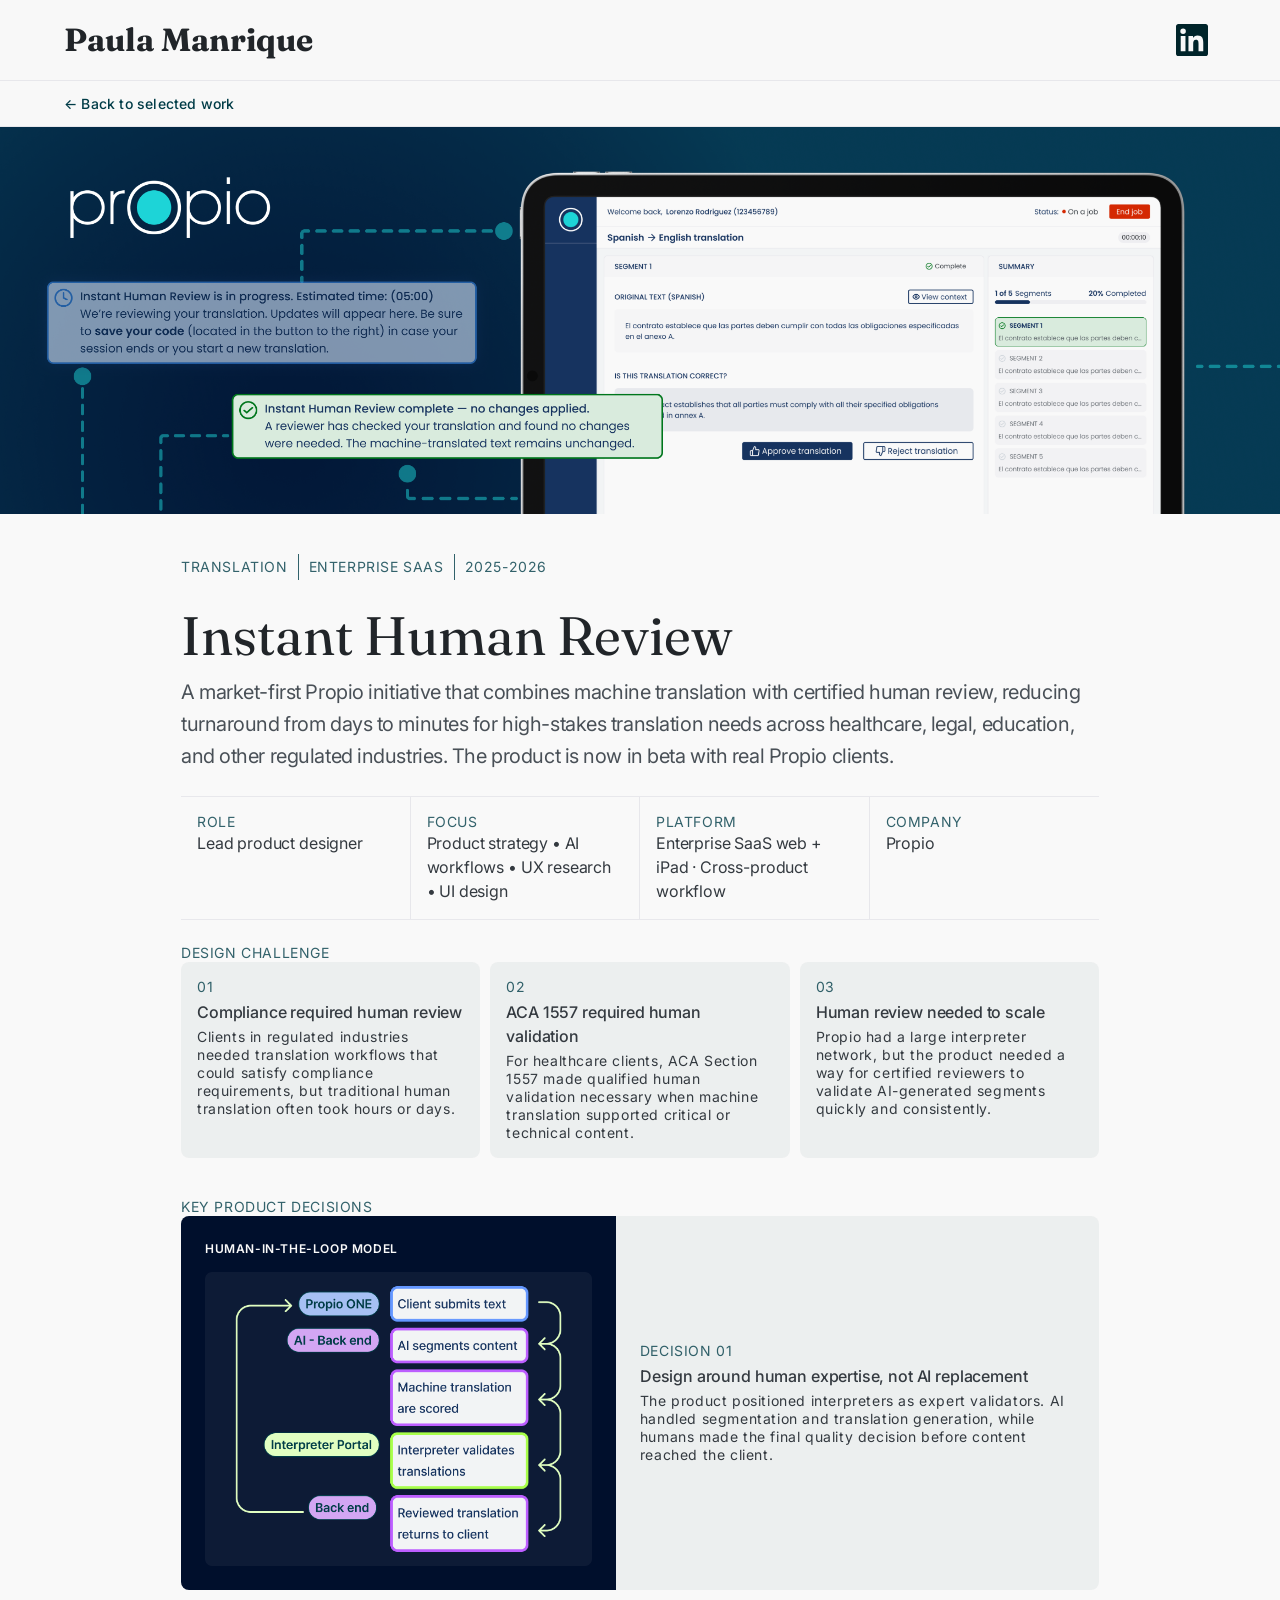
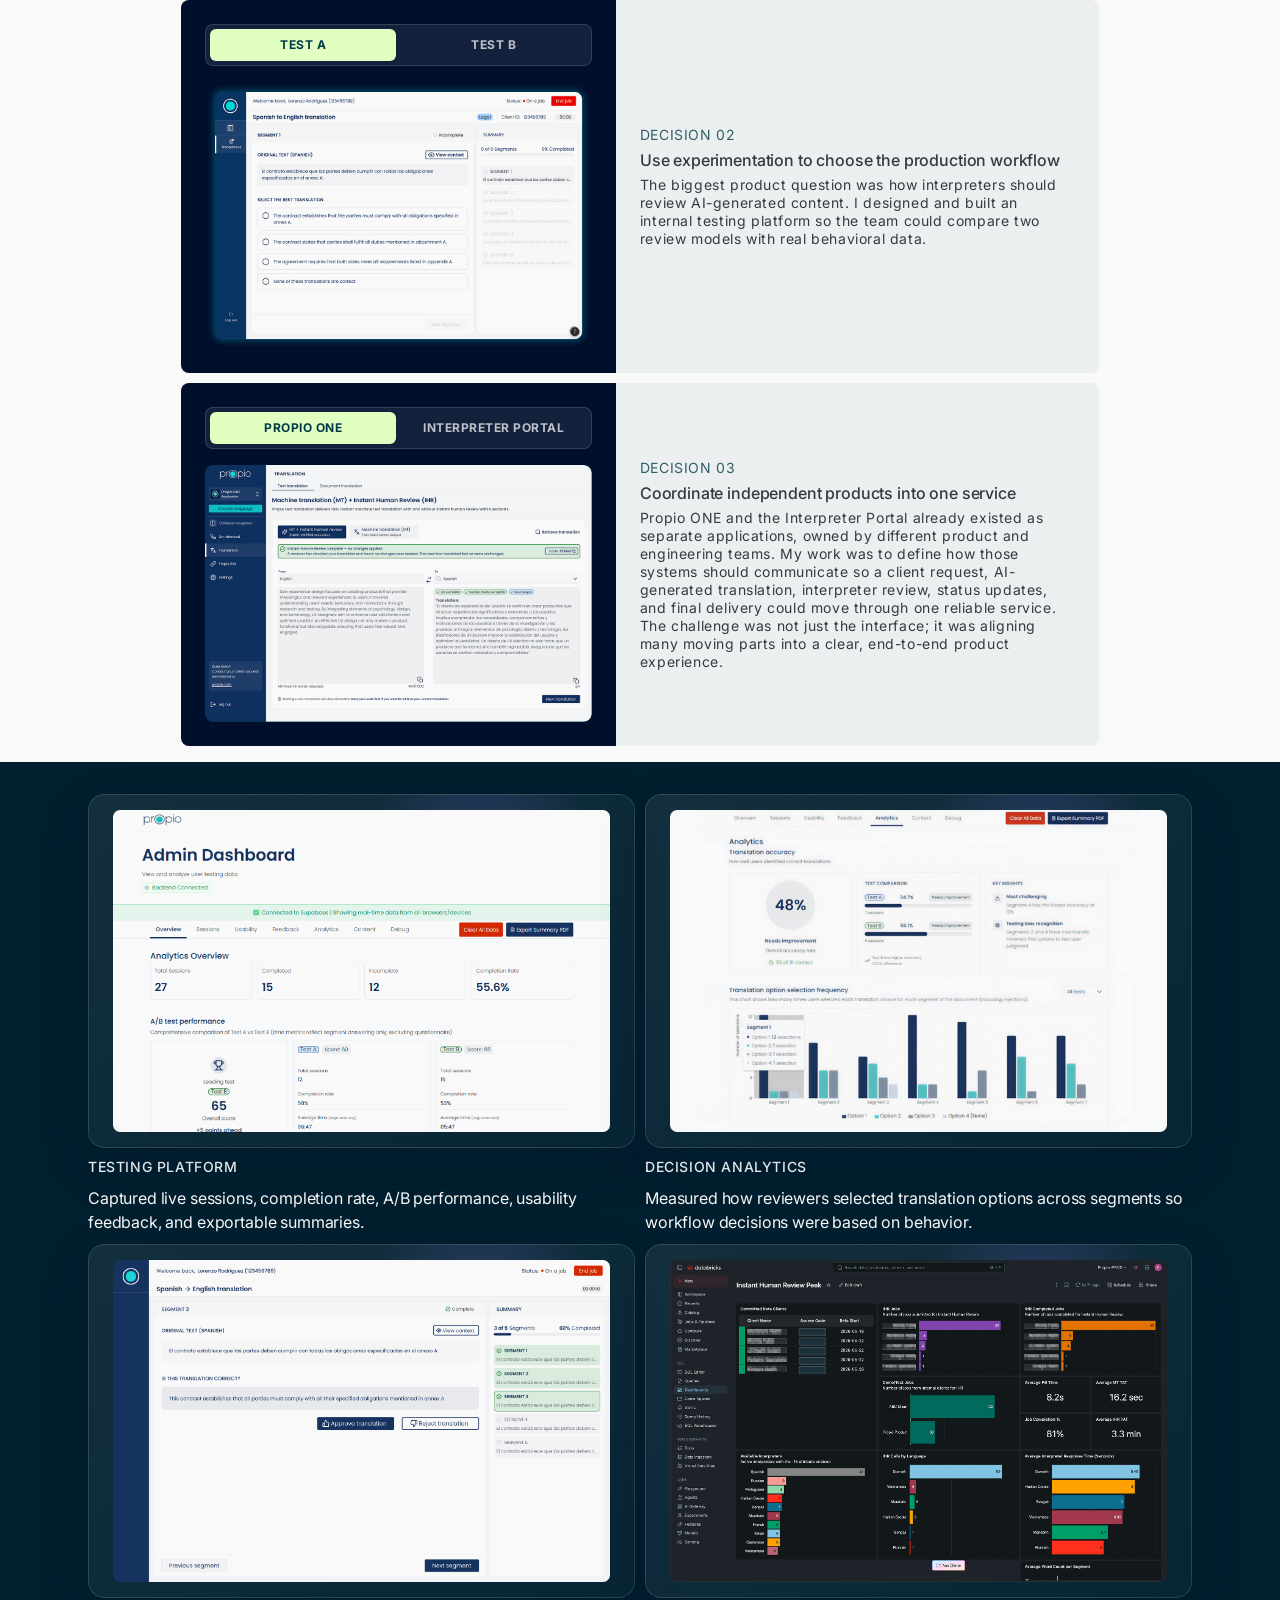
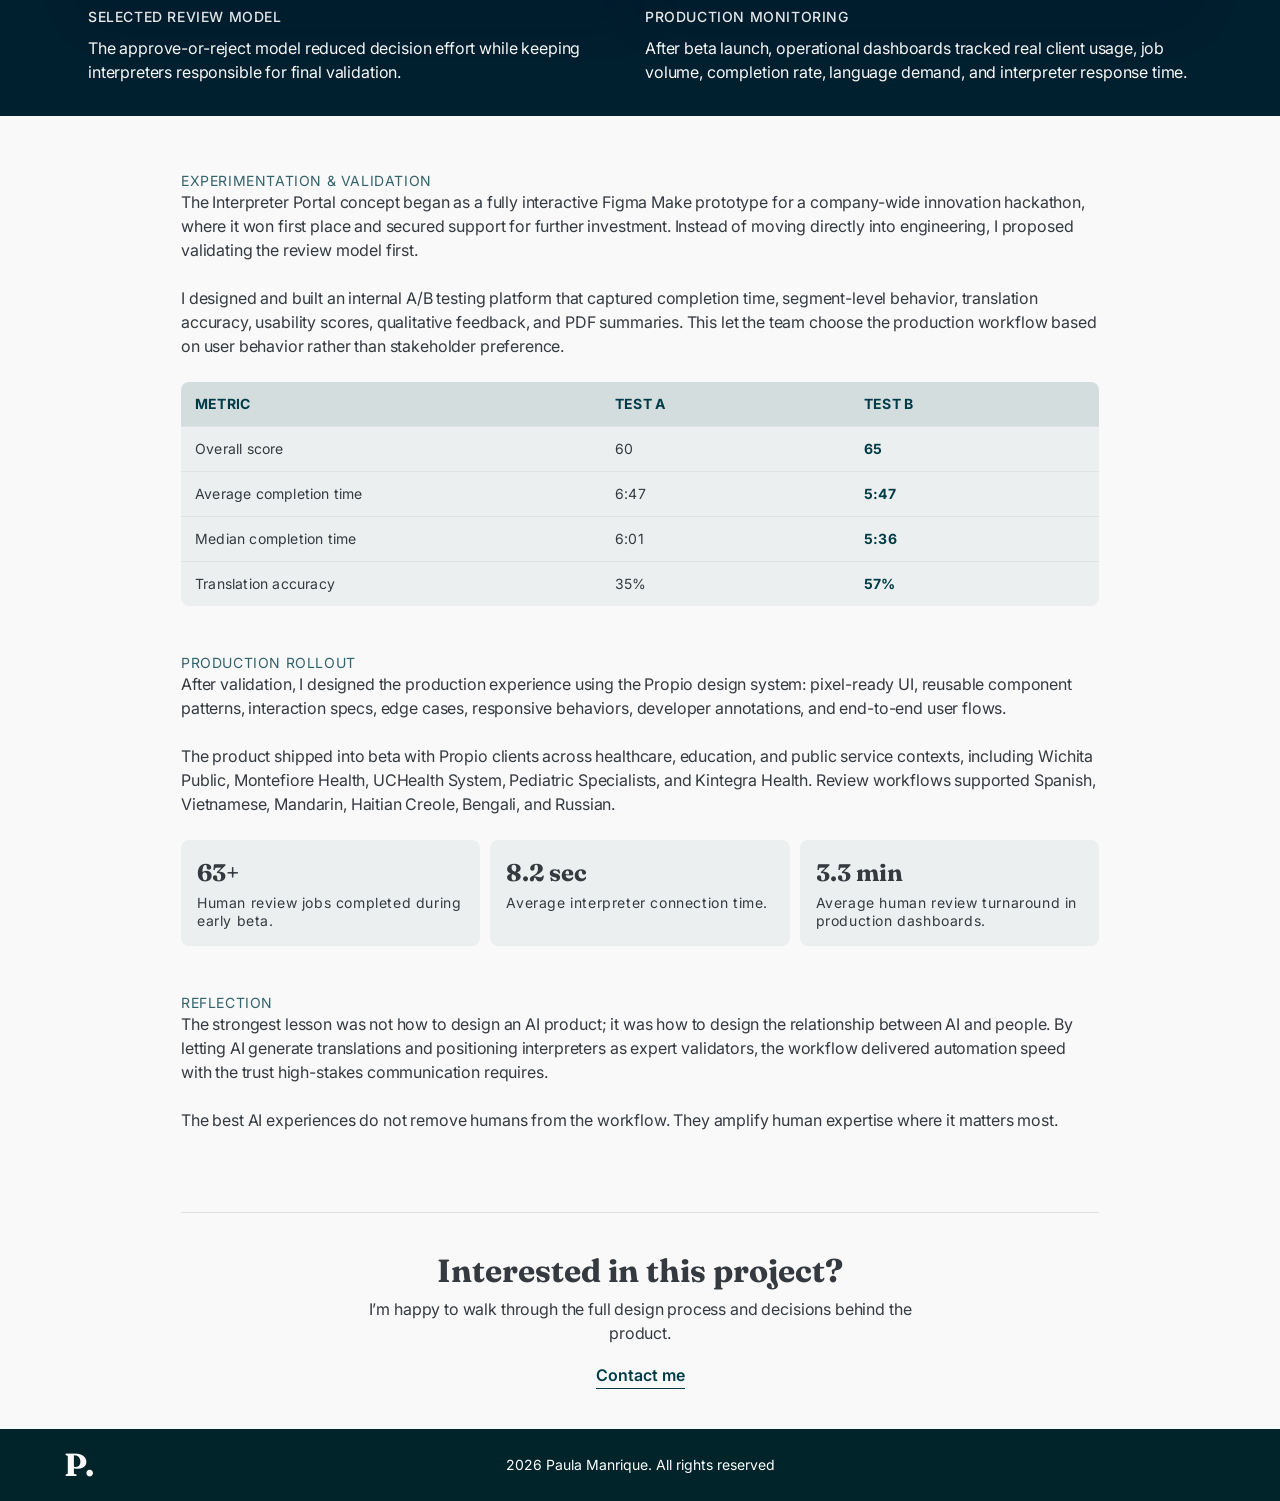
==== projects/instant-human-review/index.html @ 0a728641 "Launch portfolio site" ====
<!doctype html>
<html lang="en">
  <head>
    <meta charset="utf-8" />
    <meta name="viewport" content="width=device-width, initial-scale=1" />
    <title>Instant Human Review | Paula Manrique</title>
    <meta
      name="description"
      content="A product design case study for Instant Human Review, a new AI-assisted translation workflow with certified human validation for regulated industries."
    />
    <link rel="preconnect" href="https://fonts.googleapis.com" />
    <link rel="preconnect" href="https://fonts.gstatic.com" crossorigin />
    <link
      href="https://fonts.googleapis.com/css2?family=Fraunces:opsz,wght,SOFT@9..144,400..700,70&family=Inter:wght@400;500;600&display=swap"
      rel="stylesheet"
    />
    <link rel="stylesheet" href="../../styles.css" />
  </head>
  <body class="project-detail instant-human-review-detail">
    <header class="site-header">
      <a class="brand" href="../../index.html">Paula Manrique</a>
      <a class="linkedin" href="https://www.linkedin.com/in/paulamanriquer/" target="_blank" rel="noreferrer" aria-label="Paula Manrique on LinkedIn">
        <svg viewBox="0 0 24 24" aria-hidden="true">
          <path d="M20.45 20.45h-3.56v-5.57c0-1.33-.02-3.04-1.85-3.04-1.85 0-2.14 1.45-2.14 2.94v5.67H9.34V8.99h3.42v1.57h.05c.48-.9 1.64-1.85 3.37-1.85 3.61 0 4.27 2.37 4.27 5.46v6.28ZM5.32 7.42a2.06 2.06 0 1 1 0-4.12 2.06 2.06 0 0 1 0 4.12Zm1.78 13.03H3.54V8.99H7.1v11.46ZM22.22 0H1.77C.8 0 0 .77 0 1.72v20.55C0 23.22.8 24 1.77 24h20.45c.98 0 1.78-.78 1.78-1.73V1.72C24 .77 23.2 0 22.22 0Z" />
        </svg>
      </a>
    </header>

    <main>
      <nav class="project-nav" aria-label="Project navigation">
        <a href="../../index.html#selected-work">← Back to selected work</a>
      </nav>

      <section class="case-hero">
        <img
          src="../../assets/projects/ihr-hero.png"
          alt="Instant Human Review product preview with interpreter review workflow"
        />
      </section>

      <section class="case-content case-intro" aria-labelledby="case-title">
        <p class="meta">
          <span>Translation</span><span>Enterprise SaaS</span><span>2025-2026</span>
        </p>
        <h1 id="case-title">Instant Human Review</h1>
        <p class="case-lede">
          A market-first Propio initiative that combines machine translation
          with certified human review, reducing turnaround from days to minutes
          for high-stakes translation needs across healthcare, legal,
          education, and other regulated industries. The product is now in beta
          with real Propio clients.
        </p>

        <dl class="quick-stats">
          <div>
            <dt>Role</dt>
            <dd>Lead product designer</dd>
          </div>
          <div>
            <dt>Focus</dt>
            <dd>Product strategy • AI workflows • UX research • UI design</dd>
          </div>
          <div>
            <dt>Platform</dt>
            <dd>Enterprise SaaS web + iPad · Cross-product workflow</dd>
          </div>
          <div>
            <dt>Company</dt>
            <dd>Propio</dd>
          </div>
        </dl>

        <section class="case-section">
          <p class="case-kicker">Design Challenge</p>
          <div class="challenge-grid">
            <article>
              <p class="step">01</p>
              <h2>Compliance required human review</h2>
              <p>
                Clients in regulated industries needed translation workflows
                that could satisfy compliance requirements, but traditional
                human translation often took hours or days.
              </p>
            </article>
            <article>
              <p class="step">02</p>
              <h2>ACA 1557 required human validation</h2>
              <p>
                For healthcare clients, ACA Section 1557 made qualified human
                validation necessary when machine translation supported
                critical or technical content.
              </p>
            </article>
            <article>
              <p class="step">03</p>
              <h2>Human review needed to scale</h2>
              <p>
                Propio had a large interpreter network, but the product needed
                a way for certified reviewers to validate AI-generated segments
                quickly and consistently.
              </p>
            </article>
          </div>
        </section>

        <section class="case-section">
          <p class="case-kicker">Key Product Decisions</p>
          <div class="decision-stack">
            <article class="decision-card">
              <figure class="artifact-image titled-artifact ihr-wide-artifact">
                <p class="artifact-label">Human-in-the-loop model</p>
                <img
                  src="../../assets/projects/ihr-human-loop-model.png"
                  alt="Human-in-the-loop model showing Propio ONE, AI backend, interpreter validation, and reviewed translation return flow"
                />
              </figure>
              <div class="decision-copy">
                <p class="step">Decision 01</p>
                <h2>Design around human expertise, not AI replacement</h2>
                <p>
                  The product positioned interpreters as expert validators. AI
                  handled segmentation and translation generation, while humans
                  made the final quality decision before content reached the
                  client.
                </p>
              </div>
            </article>

            <article class="decision-card">
              <div class="artifact-image tabbed-artifact ihr-tabbed-artifact">
                <input type="radio" name="ihr-test-tabs" id="ihr-test-a-tab" checked />
                <input type="radio" name="ihr-test-tabs" id="ihr-test-b-tab" />
                <div class="artifact-tabs" aria-label="Instant Human Review A/B test tabs">
                  <label for="ihr-test-a-tab">Test A</label>
                  <label for="ihr-test-b-tab">Test B</label>
                </div>
                <figure class="tabbed-panel test-a-panel">
                  <img
                    src="../../assets/projects/ihr-test-a.png"
                    alt="Test A translation review interface showing multiple translation choices for interpreter selection"
                  />
                </figure>
                <figure class="tabbed-panel test-b-panel">
                  <img
                    src="../../assets/projects/ihr-test-b.png"
                    alt="Test B translation review interface showing one recommended translation with approve and reject actions"
                  />
                </figure>
              </div>
              <div class="decision-copy">
                <p class="step">Decision 02</p>
                <h2>Use experimentation to choose the production workflow</h2>
                <p>
                  The biggest product question was how interpreters should
                  review AI-generated content. I designed and built an internal
                  testing platform so the team could compare two review models
                  with real behavioral data.
                </p>
              </div>
            </article>

            <article class="decision-card">
              <div class="artifact-image tabbed-artifact ihr-tabbed-artifact">
                <input type="radio" name="ihr-experience-tabs" id="ihr-propio-one-tab" checked />
                <input type="radio" name="ihr-experience-tabs" id="ihr-interpreter-tab" />
                <div class="artifact-tabs" aria-label="Instant Human Review experience tabs">
                  <label for="ihr-propio-one-tab">Propio ONE</label>
                  <label for="ihr-interpreter-tab">Interpreter Portal</label>
                </div>
                <figure class="tabbed-panel propio-one-panel">
                  <img
                    src="../../assets/projects/ihr-propio-one-clean.png"
                    alt="Propio ONE translation interface showing machine translation with Instant Human Review completed"
                  />
                </figure>
                <figure class="tabbed-panel interpreter-panel">
                  <img
                    src="../../assets/projects/ihr-interpreter-portal-clean.png"
                    alt="Interpreter Portal incoming translation modal for a legal translation review job"
                  />
                </figure>
              </div>
              <div class="decision-copy">
                <p class="step">Decision 03</p>
                <h2>Coordinate independent products into one service</h2>
                <p>
                  Propio ONE and the Interpreter Portal already existed as
                  separate applications, owned by different product and
                  engineering teams. My work was to define how those systems
                  should communicate so a client request, AI-generated
                  translation, interpreter review, status updates, and final
                  delivery could move through one reliable service. The
                  challenge was not just the interface; it was aligning many
                  moving parts into a clear, end-to-end product experience.
                </p>
              </div>
            </article>
          </div>
        </section>
      </section>

      <section class="feature-band ihr-band" aria-label="Instant Human Review validation highlights">
        <div class="feature-grid two-up-media">
          <article class="feature-card tablet-card">
            <div class="feature-media case-screen-media ihr-screen-media">
              <img src="../../assets/projects/ihr-feature-admin-dashboard.png" alt="Propio Instant Human Review admin dashboard with overview metrics and A/B test performance" />
            </div>
            <h2>Testing platform</h2>
            <p>Captured live sessions, completion rate, A/B performance, usability feedback, and exportable summaries.</p>
          </article>
          <article class="feature-card tablet-card">
            <div class="feature-media case-screen-media ihr-screen-media">
              <img src="../../assets/projects/ihr-feature-analytics.png" alt="Instant Human Review analytics dashboard showing translation accuracy, test comparison, and option selection frequency" />
            </div>
            <h2>Decision analytics</h2>
            <p>Measured how reviewers selected translation options across segments so workflow decisions were based on behavior.</p>
          </article>
          <article class="feature-card tablet-card">
            <div class="feature-media case-screen-media ihr-screen-media">
              <img src="../../assets/projects/ihr-feature-review-model.png" alt="Test B translation review interface showing one recommended translation with approve and reject actions" />
            </div>
            <h2>Selected review model</h2>
            <p>The approve-or-reject model reduced decision effort while keeping interpreters responsible for final validation.</p>
          </article>
          <article class="feature-card tablet-card">
            <div class="feature-media case-screen-media ihr-screen-media">
              <img src="../../assets/projects/ihr-feature-production-monitoring.png" alt="Databricks dashboard monitoring Instant Human Review jobs, completion rates, language demand, and interpreter response time" />
            </div>
            <h2>Production monitoring</h2>
            <p>After beta launch, operational dashboards tracked real client usage, job volume, completion rate, language demand, and interpreter response time.</p>
          </article>
        </div>
      </section>

      <section class="case-content case-bottom">
        <section class="case-section">
          <p class="case-kicker">Experimentation & Validation</p>
          <p>
            The Interpreter Portal concept began as a fully interactive Figma
            Make prototype for a company-wide innovation hackathon, where it
            won first place and secured support for further investment. Instead
            of moving directly into engineering, I proposed validating the
            review model first.
          </p>
          <p>
            I designed and built an internal A/B testing platform that captured
            completion time, segment-level behavior, translation accuracy,
            usability scores, qualitative feedback, and PDF summaries. This let
            the team choose the production workflow based on user behavior
            rather than stakeholder preference.
          </p>

          <div class="ihr-results-table" role="table" aria-label="Instant Human Review A/B testing results">
            <div role="row">
              <span role="columnheader">Metric</span>
              <span role="columnheader">Test A</span>
              <span role="columnheader">Test B</span>
            </div>
            <div role="row">
              <span role="cell">Overall score</span>
              <span role="cell">60</span>
              <span role="cell">65</span>
            </div>
            <div role="row">
              <span role="cell">Average completion time</span>
              <span role="cell">6:47</span>
              <span role="cell">5:47</span>
            </div>
            <div role="row">
              <span role="cell">Median completion time</span>
              <span role="cell">6:01</span>
              <span role="cell">5:36</span>
            </div>
            <div role="row">
              <span role="cell">Translation accuracy</span>
              <span role="cell">35%</span>
              <span role="cell">57%</span>
            </div>
          </div>
        </section>

        <section class="case-section">
          <p class="case-kicker">Production Rollout</p>
          <p>
            After validation, I designed the production experience using the
            Propio design system: pixel-ready UI, reusable component patterns,
            interaction specs, edge cases, responsive behaviors, developer
            annotations, and end-to-end user flows.
          </p>
          <p>
            The product shipped into beta with Propio clients across healthcare,
            education, and public service contexts, including Wichita Public,
            Montefiore Health, UCHealth System, Pediatric Specialists, and
            Kintegra Health. Review workflows supported Spanish, Vietnamese,
            Mandarin, Haitian Creole, Bengali, and Russian.
          </p>
          <div class="outcomes-grid">
            <article>
              <h2>63+</h2>
              <p>Human review jobs completed during early beta.</p>
            </article>
            <article>
              <h2>8.2 sec</h2>
              <p>Average interpreter connection time.</p>
            </article>
            <article>
              <h2>3.3 min</h2>
              <p>Average human review turnaround in production dashboards.</p>
            </article>
          </div>
        </section>

        <section class="case-section">
          <p class="case-kicker">Reflection</p>
          <p>
            The strongest lesson was not how to design an AI product; it was how
            to design the relationship between AI and people. By letting AI
            generate translations and positioning interpreters as expert
            validators, the workflow delivered automation speed with the trust
            high-stakes communication requires.
          </p>
          <p>
            The best AI experiences do not remove humans from the workflow.
            They amplify human expertise where it matters most.
          </p>
        </section>

        <section class="interest-card">
          <h2>Interested in this project?</h2>
          <p>I’m happy to walk through the full design process and decisions behind the product.</p>
          <a href="mailto:paulamanriquer@gmail.com?subject=Portfolio%20inquiry">Contact me</a>
        </section>
      </section>
    </main>

    <footer class="site-footer">
      <p class="footer-mark">P.</p>
      <p>2026 Paula Manrique. All rights reserved</p>
    </footer>
    <script src="../../case-lightbox.js" defer></script>
  </body>
</html>
---- styles.css ----
:root {
  --accent: #003c47;
  --footer: #00242a;
  --text: #212529;
  --muted: #495057;
  --body: #343a40;
  --surface: #f9f9f9;
  --hero-bg: #f2f4f5;
  --work-bg: rgba(0, 60, 71, 0.05);
  --about-bg: rgba(0, 60, 71, 0.1);
  --border: rgba(205, 204, 216, 0.4);
  --tag-bg: rgba(0, 60, 71, 0.05);
  --green: #e1ffc1;
}

* {
  box-sizing: border-box;
}

html {
  background: var(--surface);
  color: var(--text);
  font-family: Inter, Arial, sans-serif;
  scroll-behavior: smooth;
}

body {
  margin: 0;
  min-width: 320px;
}

img,
svg {
  display: block;
}

a {
  color: inherit;
  text-decoration: none;
}

.site-header {
  align-items: center;
  background: #f8f8f8;
  border-bottom: 1px solid var(--border);
  display: flex;
  justify-content: space-between;
  padding: 16px 64px;
}

.brand,
.footer-mark {
  font-family: Fraunces, Georgia, serif;
  font-size: 32px;
  font-weight: 700;
  line-height: 32px;
}

.linkedin {
  align-items: center;
  display: inline-flex;
  height: 48px;
  justify-content: center;
  width: 48px;
}

.linkedin svg {
  fill: var(--footer);
  height: 32px;
  width: 32px;
}

.hero {
  background: var(--hero-bg);
  padding: 64px;
}

.hero-inner {
  align-items: center;
  display: flex;
  flex-wrap: wrap;
  gap: 64px;
  justify-content: center;
  margin: 0 auto;
  max-width: 1288px;
}

.portrait-shell {
  background: #00444e;
  border-radius: 300px 300px 0 0;
  height: 404px;
  overflow: hidden;
  position: relative;
  width: 314px;
}

.portrait {
  height: 430px;
  left: 50%;
  object-fit: cover;
  object-position: 52% 18%;
  position: absolute;
  top: 62px;
  transform: translateX(-50%) rotate(-12deg) scale(1.22);
  width: 300px;
}

.hero-copy {
  flex: 1 1 520px;
  max-width: 822px;
}

.pill,
.coming-pill {
  align-items: center;
  background: var(--green);
  border: 1px solid var(--accent);
  border-radius: 100px;
  color: var(--accent);
  display: inline-flex;
  font-size: 16px;
  font-weight: 600;
  justify-content: center;
  letter-spacing: -0.1504px;
  line-height: 32px;
  margin: 0 0 16px;
  padding: 4px 16px;
}

h1,
.about-copy h2 {
  font-family: Fraunces, Georgia, serif;
  font-weight: 400;
  margin: 0;
}

h1 {
  font-size: 54px;
  line-height: 64px;
}

.intro {
  color: var(--muted);
  font-size: 20px;
  letter-spacing: -0.4395px;
  line-height: 32px;
  margin: 16px 0 40px;
  max-width: 780px;
}

.skill-list,
.tag-list {
  display: flex;
  flex-wrap: wrap;
  list-style: none;
  margin: 0;
  padding: 0;
}

.skill-list {
  gap: 16px;
}

.skill-list li {
  background: var(--tag-bg);
  border: 0.556px solid #d1d5dc;
  border-radius: 4px;
  color: #0a0a0a;
  font-size: 14px;
  letter-spacing: -0.1504px;
  line-height: 20px;
  padding: 8px 16px;
}

.work-section {
  background: var(--work-bg);
  padding: 32px 64px;
}

.section-inner {
  margin: 0 auto;
  max-width: 1424px;
}

.section-kicker {
  color: var(--accent);
  font-size: 18px;
  font-weight: 500;
  letter-spacing: 0.5496px;
  line-height: 20px;
  margin: 0 0 32px;
  text-transform: uppercase;
}

.project-grid {
  display: grid;
  gap: 32px;
  grid-template-columns: repeat(2, minmax(0, 1fr));
}

.project-card {
  background: var(--surface);
  border: 0.556px solid var(--border);
  border-radius: 16px;
  overflow: hidden;
}

.project-card-link {
  color: inherit;
  display: block;
  text-decoration: none;
  transition:
    border-color 180ms ease,
    box-shadow 180ms ease,
    transform 180ms ease;
}

.project-card-link:hover,
.project-card-link:focus-visible {
  border-color: rgba(0, 60, 71, 0.28);
  box-shadow: 0 18px 44px rgba(0, 20, 36, 0.12);
  transform: translateY(-4px);
}

.project-card-link:focus-visible {
  outline: 3px solid rgba(0, 60, 71, 0.28);
  outline-offset: 4px;
}

.project-card-link .project-media img {
  transition: transform 220ms ease;
}

.project-card-link:hover .project-media img,
.project-card-link:focus-visible .project-media img {
  transform: scale(1.025);
}

.project-card-link .project-link span {
  transition: transform 180ms ease;
}

.project-card-link:hover .project-link span,
.project-card-link:focus-visible .project-link span {
  transform: translateX(4px);
}

.project-media {
  aspect-ratio: 695 / 347;
  overflow: hidden;
  position: relative;
}

.project-thumbnail {
  height: 100%;
  object-fit: cover;
  width: 100%;
}

.gradient-purple {
  background:
    radial-gradient(
      ellipse at 54% 56%,
      rgba(41, 25, 62, 1) 10%,
      rgba(22, 18, 53, 1) 58%,
      rgba(3, 11, 44, 1) 100%
    );
}

.gradient-teal {
  background:
    radial-gradient(
      ellipse at 40% 62%,
      rgba(12, 100, 119, 1) 8%,
      rgba(8, 56, 81, 1) 40%,
      rgba(5, 33, 63, 1) 56%,
      rgba(3, 11, 44, 1) 100%
    );
}

.stickerswap-media {
  background:
    radial-gradient(circle at 72% 26%, rgba(225, 255, 193, 0.5) 0 9%, transparent 10%),
    radial-gradient(circle at 20% 72%, rgba(168, 195, 255, 0.45) 0 12%, transparent 13%),
    linear-gradient(135deg, #00183f 0%, #003c47 55%, #0a102c 100%);
}

.project-card-link .sticker-collage {
  transition: transform 220ms ease;
}

.project-card-link:hover .sticker-collage,
.project-card-link:focus-visible .sticker-collage {
  transform: scale(1.02);
}

.sticker-collage {
  height: 100%;
  position: relative;
}

.sticker {
  align-items: center;
  background: #f8f8f8;
  border: 2px solid rgba(0, 60, 71, 0.45);
  border-radius: 14px;
  box-shadow: 0 16px 32px rgba(0, 15, 44, 0.26);
  color: var(--accent);
  display: flex;
  font-family: Fraunces, Georgia, serif;
  font-size: 28px;
  font-weight: 700;
  justify-content: center;
  line-height: 1;
  position: absolute;
}

.sticker-one {
  height: 112px;
  left: 12%;
  top: 34%;
  transform: rotate(-8deg);
  width: 180px;
}

.sticker-two {
  background: var(--green);
  border-radius: 50%;
  height: 118px;
  left: 42%;
  top: 17%;
  transform: rotate(9deg);
  width: 118px;
}

.sticker-three {
  height: 104px;
  right: 13%;
  top: 38%;
  transform: rotate(7deg);
  width: 166px;
}

.sticker-four {
  background: #a8c3ff;
  height: 84px;
  left: 35%;
  top: 61%;
  transform: rotate(-4deg);
  width: 172px;
}

.shottracker-go {
  height: 100%;
  object-fit: cover;
  width: 100%;
}

.pulse-large {
  height: 100%;
  object-fit: cover;
  width: 100%;
}

.coming-pill {
  font-size: 20px;
  left: 31px;
  line-height: 32px;
  margin: 0;
  padding: 8px 24px;
  position: absolute;
  top: 51px;
  z-index: 2;
}

.soon-image {
  left: 12%;
  position: absolute;
  top: 51px;
  width: 75%;
}

.project-copy {
  padding: 24px;
}

.meta {
  display: flex;
  flex-wrap: wrap;
  gap: 0;
  margin: 0 0 8px;
}

.meta span {
  border-right: 1px solid rgba(0, 60, 71, 0.8);
  color: rgba(0, 60, 71, 0.8);
  font-size: 14px;
  letter-spacing: 0.6px;
  line-height: 18px;
  padding: 4px 10px 4px 0;
  text-transform: uppercase;
}

.meta span + span {
  padding-left: 10px;
}

.meta span:last-child {
  border-right: 0;
}

.project-copy h2 {
  color: var(--text);
  font-family: Fraunces, Georgia, serif;
  font-size: 24px;
  font-weight: 400;
  line-height: 32px;
  margin: 0;
}

.project-copy > p:not(.meta) {
  color: var(--muted);
  font-size: 16px;
  letter-spacing: -0.1504px;
  line-height: 24px;
  margin: 0;
  min-height: 48px;
}

.card-footer {
  align-items: flex-start;
  display: flex;
  flex-direction: column;
  gap: 16px;
  margin-top: 16px;
}

.tag-list {
  flex-wrap: nowrap;
  gap: 12px;
  max-width: 100%;
  overflow-x: auto;
  padding-bottom: 2px;
}

.tag-list li {
  background: var(--tag-bg);
  border: 0.556px solid #d1d5dc;
  border-radius: 4px;
  color: var(--body);
  font-size: 12px;
  letter-spacing: -0.1504px;
  line-height: 20px;
  padding: 4px 8px;
  white-space: nowrap;
}

.project-link {
  align-items: center;
  color: var(--accent);
  display: inline-flex;
  font-family: Fraunces, Georgia, serif;
  font-size: 16px;
  font-weight: 700;
  gap: 8px;
  line-height: 32px;
  padding: 7px;
}

.project-link.is-hidden {
  display: none;
}

.project-link span {
  font-family: Inter, Arial, sans-serif;
  font-size: 24px;
  line-height: 1;
}

.project-detail main {
  background: var(--surface);
}

.project-nav {
  background: #f8f8f8;
  border-bottom: 1px solid var(--border);
  padding: 12px 64px;
}

.project-nav a {
  color: var(--accent);
  display: inline-flex;
  font-size: 14px;
  font-weight: 500;
  letter-spacing: 0.2px;
  line-height: 20px;
}

.case-hero {
  background: #001535;
  overflow: hidden;
}

.case-hero img {
  aspect-ratio: 1830 / 554;
  height: auto;
  object-fit: cover;
  width: 100%;
}

.case-content {
  display: flex;
  flex-direction: column;
  gap: 8px;
  margin: 0 auto;
  max-width: 950px;
  padding-left: 16px;
  padding-right: 16px;
  width: 100%;
}

.case-intro {
  padding-top: 40px;
}

.case-bottom {
  gap: 16px;
  padding-bottom: 40px;
}

.case-intro > h1 {
  font-family: Fraunces, Georgia, serif;
  font-size: 54px;
  font-weight: 400;
  line-height: 64px;
  margin: 8px 0 0;
}

.case-lede {
  color: var(--muted);
  font-size: 20px;
  letter-spacing: -0.4395px;
  line-height: 32px;
  margin: 0 0 16px;
}

.quick-stats {
  border-bottom: 1px solid var(--border);
  border-top: 1px solid var(--border);
  display: flex;
  flex-wrap: wrap;
  gap: 0;
  margin: 0;
}

.quick-stats div {
  flex: 1 1 25%;
  border-right: 1px solid var(--border);
  padding: 16px;
}

.quick-stats div:last-child {
  border-right: 0;
}

.quick-stats dt,
.case-kicker,
.step {
  color: rgba(0, 60, 71, 0.8);
  font-size: 14px;
  font-weight: 400;
  letter-spacing: 0.6px;
  line-height: 18px;
  margin: 0;
  text-transform: uppercase;
}

.quick-stats dd {
  color: var(--body);
  font-size: 16px;
  letter-spacing: -0.1504px;
  line-height: 24px;
  margin: 0;
}

.quick-stats a {
  color: var(--accent);
  text-decoration: underline;
  text-underline-offset: 3px;
}

.stickerswap-detail .quick-stats div {
  flex-basis: 50%;
}

.stickerswap-detail .quick-stats div:nth-child(2),
.stickerswap-detail .quick-stats div:nth-child(4) {
  border-right: 0;
}

.stickerswap-detail .quick-stats div:nth-child(n + 3) {
  border-top: 1px solid var(--border);
}

.case-section {
  padding: 16px 0;
}

.case-section > p:not(.case-kicker):not(.step) {
  color: var(--body);
  font-size: 16px;
  letter-spacing: -0.1504px;
  line-height: 24px;
  margin: 0 0 24px;
}

.case-section > p:last-child {
  margin-bottom: 0;
}

.info-grid,
.outcomes-grid,
.feature-grid {
  display: grid;
  gap: 10px;
}

.two-up {
  grid-template-columns: repeat(2, minmax(0, 1fr));
}

.three-up,
.outcomes-grid {
  grid-template-columns: repeat(3, minmax(0, 1fr));
}

.info-grid > p,
.info-grid article,
.outcomes-grid article {
  background: var(--tag-bg);
  border-radius: 8px;
  color: var(--body);
  margin: 0;
  padding: 16px;
}

.info-grid > p {
  font-size: 14px;
  letter-spacing: 0.6px;
  line-height: 18px;
  min-height: 68px;
}

.info-grid > p::before {
  content: "• ";
}

.info-grid article h2 {
  color: var(--body);
  font-size: 16px;
  font-weight: 500;
  letter-spacing: -0.1504px;
  line-height: 24px;
  margin: 4px 0;
}

.info-grid article p:not(.step) {
  color: var(--body);
  font-size: 14px;
  letter-spacing: 0.6px;
  line-height: 18px;
  margin: 0;
}

.feature-band {
  background: #000f2c;
  color: var(--surface);
  margin: 0 0 40px;
  padding: 32px;
}

.feature-grid {
  justify-content: center;
  margin: 0 auto;
  max-width: 1232px;
}

.four-up {
  grid-template-columns: repeat(4, minmax(0, 1fr));
}

.two-up-media {
  grid-template-columns: repeat(2, minmax(0, 547px));
}

.feature-card {
  display: flex;
  flex-direction: column;
  gap: 10px;
  min-width: 0;
}

.feature-media {
  align-items: center;
  background: rgba(201, 199, 255, 0.15);
  border-radius: 16px;
  display: flex;
  justify-content: center;
  overflow: hidden;
  padding: 32px;
}

.feature-media img,
.feature-media video {
  display: block;
  height: 100%;
  object-fit: cover;
  width: 100%;
}

.case-screen-media {
  background:
    radial-gradient(circle at 72% 18%, rgba(154, 130, 255, 0.22), transparent 24%),
    linear-gradient(145deg, rgba(248, 248, 248, 0.08), rgba(248, 248, 248, 0.03));
  box-shadow:
    inset 0 0 0 1px rgba(248, 248, 248, 0.14),
    0 18px 48px rgba(0, 15, 44, 0.18);
  padding: 16px;
}

.case-screen-media img {
  border-radius: 12px;
  object-fit: contain;
}

.phone-media {
  aspect-ratio: 287 / 504;
}

.phone-media img,
.phone-media video {
  object-fit: contain;
  object-position: center;
}

.tablet-media {
  aspect-ratio: 611 / 460;
}

.phone-band {
  --team-primary: #0b2a66;
  --team-secondary: #a8c3ff;
  --team-highlight: #ff6b2b;
  --team-glow: rgba(64, 113, 255, 0.28);
  --team-bg-start: #06133f;
  --team-bg-mid: #0b2a66;
  --team-bg-end: #000f2c;
  --team-media-start: rgba(64, 113, 255, 0.18);
  --team-media-end: rgba(0, 15, 44, 0.86);
  background:
    radial-gradient(circle at 18% 18%, var(--team-glow), transparent 28%),
    radial-gradient(circle at 82% 12%, rgba(225, 255, 193, 0.14), transparent 22%),
    linear-gradient(145deg, var(--team-bg-start) 0%, var(--team-bg-mid) 46%, var(--team-bg-end) 100%);
  transition: background 220ms ease;
}

.phone-band .feature-media {
  background:
    radial-gradient(circle at 50% 10%, rgba(255, 255, 255, 0.22), transparent 26%),
    linear-gradient(160deg, var(--team-media-start), var(--team-media-end));
  box-shadow:
    inset 0 0 0 1px rgba(248, 248, 248, 0.12),
    0 18px 44px color-mix(in srgb, var(--team-primary) 22%, transparent);
}

.team-branding-demo {
  transition:
    background 220ms ease,
    color 220ms ease;
}

.team-branding-demo:has(#team-wildcats:checked) {
  --team-primary: #512888;
  --team-secondary: #7750b2;
  --team-highlight: #dabeff;
  --team-glow: rgba(145, 95, 212, 0.3);
  --team-bg-start: #16082a;
  --team-bg-mid: #301357;
  --team-bg-end: #0b031a;
  --team-media-start: rgba(119, 80, 178, 0.26);
  --team-media-end: rgba(22, 8, 42, 0.9);
}

.team-branding-demo:has(#team-houston:checked) {
  --team-primary: #c8102e;
  --team-secondary: #d0557a;
  --team-highlight: #aaf5e4;
  --team-glow: rgba(200, 16, 46, 0.28);
  --team-bg-start: #3f030d;
  --team-bg-mid: #8f071c;
  --team-bg-end: #170104;
  --team-media-start: rgba(200, 16, 46, 0.28);
  --team-media-end: rgba(63, 3, 13, 0.9);
}

.team-branding-radio {
  left: -9999px;
  position: absolute;
}

.team-branding-header {
  align-items: end;
  display: grid;
  gap: 18px;
  grid-template-columns: minmax(0, 1fr) auto;
  margin: 0 auto 26px;
  max-width: 1232px;
}

.feature-kicker {
  color: var(--team-highlight);
  font-size: 12px;
  font-weight: 700;
  letter-spacing: 1.4px;
  line-height: 16px;
  margin: 0 0 8px;
  text-transform: uppercase;
}

.team-branding-header h2 {
  color: var(--surface);
  font-family: Fraunces, Georgia, serif;
  font-size: 34px;
  line-height: 38px;
  margin: 0;
}

.team-branding-controls {
  background: rgba(248, 248, 248, 0.08);
  border: 1px solid rgba(248, 248, 248, 0.14);
  border-radius: 999px;
  display: flex;
  gap: 4px;
  padding: 4px;
}

.team-branding-controls label {
  align-items: center;
  border-radius: 999px;
  color: rgba(248, 248, 248, 0.72);
  cursor: pointer;
  display: inline-flex;
  font-size: 13px;
  font-weight: 600;
  gap: 7px;
  line-height: 18px;
  padding: 8px 12px;
  transition:
    background-color 180ms ease,
    color 180ms ease,
    transform 180ms ease;
  white-space: nowrap;
}

.team-branding-controls label:hover {
  color: var(--surface);
}

.team-branding-controls span {
  background: var(--swatch, var(--team-primary));
  border: 1px solid rgba(248, 248, 248, 0.36);
  border-radius: 50%;
  height: 12px;
  width: 12px;
}

.team-branding-controls label:nth-child(1) {
  --swatch: #0b2a66;
}

.team-branding-controls label:nth-child(2) {
  --swatch: #512888;
}

.team-branding-controls label:nth-child(3) {
  --swatch: #c8102e;
}

.team-branding-demo:has(#team-shottracker:checked) .team-branding-controls label:nth-child(1),
.team-branding-demo:has(#team-wildcats:checked) .team-branding-controls label:nth-child(2),
.team-branding-demo:has(#team-houston:checked) .team-branding-controls label:nth-child(3) {
  background: var(--surface);
  color: var(--team-primary);
}

.team-branding-demo .phone-media {
  position: relative;
}

.team-branding-demo .feature-media img.team-branded-image {
  display: none;
}

.team-branding-demo:has(#team-shottracker:checked) .brand-shottracker,
.team-branding-demo:has(#team-wildcats:checked) .brand-wildcats,
.team-branding-demo:has(#team-houston:checked) .brand-houston {
  display: block;
}

.promo-video-section {
  border-top: 1px solid rgba(33, 36, 36, 0.12);
  padding-top: 34px;
}

.promo-video-grid {
  align-items: center;
  display: grid;
  gap: 28px;
  grid-template-columns: minmax(0, 0.78fr) minmax(0, 1.22fr);
}

.promo-video-grid h2 {
  font-family: Fraunces, Georgia, serif;
  font-size: clamp(30px, 4vw, 48px);
  line-height: 1.02;
  margin: 0 0 16px;
}

.promo-video-frame {
  margin: 0;
}

.promo-video-player {
  aspect-ratio: 1280 / 719;
  background: #05070d;
  border-radius: 16px;
  box-shadow: 0 20px 70px rgba(7, 17, 38, 0.18);
  display: block;
  width: 100%;
}

.promo-video-frame figcaption {
  color: var(--muted);
  font-size: 14px;
  line-height: 20px;
  margin-top: 10px;
}

.pulse-band {
  background:
    radial-gradient(circle at 76% 20%, rgba(142, 113, 255, 0.28), transparent 26%),
    radial-gradient(circle at 18% 78%, rgba(47, 190, 214, 0.16), transparent 28%),
    linear-gradient(145deg, #07072f 0%, #171236 48%, #000f2c 100%);
}

.pulse-band .tablet-media {
  background:
    radial-gradient(circle at 72% 18%, rgba(154, 130, 255, 0.22), transparent 24%),
    linear-gradient(145deg, rgba(32, 26, 76, 0.96), rgba(0, 15, 44, 0.92));
  box-shadow: inset 0 0 0 1px rgba(248, 248, 248, 0.12);
}

.feature-card h2 {
  color: var(--surface);
  font-size: 14px;
  font-weight: 500;
  letter-spacing: 0.6px;
  line-height: 18px;
  margin: 0;
  text-transform: uppercase;
}

.feature-card p {
  color: var(--surface);
  font-size: 16px;
  letter-spacing: -0.1504px;
  line-height: 24px;
  margin: 0;
}

.outcomes-grid article h2 {
  color: var(--body);
  font-family: Fraunces, Georgia, serif;
  font-size: 24px;
  font-weight: 700;
  line-height: 34px;
  margin: 0 0 4px;
}

.outcomes-grid article p {
  color: var(--body);
  font-size: 14px;
  letter-spacing: 0.6px;
  line-height: 18px;
  margin: 0;
}

.challenge-grid {
  display: grid;
  gap: 10px;
  grid-template-columns: repeat(3, minmax(0, 1fr));
}

.challenge-grid article {
  background: var(--tag-bg);
  border-radius: 8px;
  padding: 16px;
}

.challenge-grid h2,
.decision-copy h2 {
  color: var(--body);
  font-size: 16px;
  font-weight: 500;
  letter-spacing: -0.1504px;
  line-height: 24px;
  margin: 4px 0;
}

.challenge-grid p:not(.step),
.decision-copy p:not(.step),
.artifact-slot p {
  color: var(--body);
  font-size: 14px;
  letter-spacing: 0.6px;
  line-height: 18px;
  margin: 0;
}

.decision-stack {
  display: flex;
  flex-direction: column;
  gap: 10px;
}

.decision-card {
  background: var(--tag-bg);
  border-radius: 8px;
  display: grid;
  gap: 0;
  grid-template-columns: minmax(280px, 0.9fr) minmax(0, 1fr);
  overflow: hidden;
}

.decision-copy {
  align-self: center;
  padding: 24px;
}

.artifact-slot {
  align-items: center;
  background: #000f2c;
  color: var(--surface);
  display: flex;
  gap: 16px;
  justify-content: center;
  min-height: 240px;
  padding: 24px;
}

.artifact-image {
  align-items: center;
  background: #000f2c;
  display: flex;
  justify-content: center;
  margin: 0;
  min-height: 240px;
  overflow: hidden;
}

.artifact-image img {
  display: block;
  height: auto;
  width: 100%;
}

.tabbed-artifact {
  align-content: start;
  background: #000f2c;
  display: grid;
  gap: 16px;
  grid-template-rows: auto minmax(0, 1fr);
  padding: 24px;
  position: relative;
}

.tabbed-artifact input {
  position: absolute;
  opacity: 0;
  pointer-events: none;
}

.artifact-tabs {
  align-self: start;
  background: rgba(248, 248, 248, 0.08);
  border: 1px solid rgba(248, 248, 248, 0.14);
  border-radius: 8px;
  display: inline-grid;
  gap: 4px;
  grid-template-columns: repeat(2, minmax(0, 1fr));
  justify-self: stretch;
  padding: 4px;
  width: 100%;
}

.artifact-tabs label {
  border-radius: 6px;
  color: rgba(248, 248, 248, 0.74);
  cursor: pointer;
  font-size: 12px;
  font-weight: 700;
  letter-spacing: 0.5px;
  line-height: 16px;
  padding: 8px 12px;
  text-align: center;
  text-transform: uppercase;
  transition:
    background 160ms ease,
    color 160ms ease;
}

.tabbed-panel {
  align-items: center;
  display: none;
  justify-content: center;
  margin: 0;
  min-height: 0;
  overflow: hidden;
  position: relative;
}

.tabbed-panel img {
  border-radius: 8px;
  height: auto;
  max-height: 100%;
  object-fit: contain;
  width: 100%;
}

#ihr-propio-one-tab:checked ~ .artifact-tabs label[for="ihr-propio-one-tab"],
#ihr-interpreter-tab:checked ~ .artifact-tabs label[for="ihr-interpreter-tab"],
#ihr-test-a-tab:checked ~ .artifact-tabs label[for="ihr-test-a-tab"],
#ihr-test-b-tab:checked ~ .artifact-tabs label[for="ihr-test-b-tab"],
#helix-before-tab:checked ~ .artifact-tabs label[for="helix-before-tab"],
#helix-proposed-tab:checked ~ .artifact-tabs label[for="helix-proposed-tab"] {
  background: var(--green);
  color: var(--accent);
}

#ihr-propio-one-tab:checked ~ .propio-one-panel,
#ihr-interpreter-tab:checked ~ .interpreter-panel,
#ihr-test-a-tab:checked ~ .test-a-panel,
#ihr-test-b-tab:checked ~ .test-b-panel,
#helix-before-tab:checked ~ .helix-before-panel,
#helix-proposed-tab:checked ~ .helix-proposed-panel {
  display: flex;
}

.is-lightbox-trigger {
  cursor: zoom-in;
  position: relative;
}

.is-lightbox-trigger::after {
  background: rgba(0, 36, 42, 0.92);
  border: 1px solid rgba(225, 255, 193, 0.35);
  border-radius: 999px;
  bottom: 14px;
  color: var(--green);
  content: "View larger";
  font-size: 12px;
  font-weight: 700;
  left: 50%;
  letter-spacing: 0.6px;
  line-height: 18px;
  opacity: 0;
  padding: 5px 12px;
  pointer-events: none;
  position: absolute;
  text-transform: uppercase;
  transform: translate(-50%, 4px);
  transition:
    opacity 180ms ease,
    transform 180ms ease;
  white-space: nowrap;
  z-index: 6;
}

.is-lightbox-trigger:hover::after,
.is-lightbox-trigger:focus-visible::after {
  opacity: 1;
  transform: translate(-50%, 0);
}

.is-lightbox-trigger img {
  transition:
    filter 180ms ease,
    transform 180ms ease;
}

.is-lightbox-trigger:hover img,
.is-lightbox-trigger:focus-visible img {
  filter: brightness(0.82);
  transform: scale(1.015);
}

.image-lightbox {
  align-items: center;
  background: rgba(0, 15, 44, 0.86);
  display: flex;
  inset: 0;
  justify-content: center;
  padding: 32px;
  position: fixed;
  z-index: 100;
}

.image-lightbox[hidden] {
  display: none;
}

.lightbox-open {
  overflow: hidden;
}

.image-lightbox-frame {
  display: flex;
  flex-direction: column;
  gap: 12px;
  margin: 0;
  max-height: min(86vh, 980px);
  max-width: min(92vw, 1440px);
}

.image-lightbox-frame img {
  background: #000f2c;
  border-radius: 8px;
  box-shadow: 0 24px 80px rgba(0, 0, 0, 0.36);
  max-height: 82vh;
  max-width: 100%;
  object-fit: contain;
}

.image-lightbox-frame figcaption {
  color: var(--surface);
  font-size: 14px;
  line-height: 20px;
  text-align: center;
}

.image-lightbox-close {
  align-items: center;
  background: var(--surface);
  border: 0;
  border-radius: 999px;
  color: var(--footer);
  cursor: pointer;
  display: flex;
  font-size: 32px;
  height: 44px;
  justify-content: center;
  line-height: 1;
  padding: 0 0 4px;
  position: fixed;
  right: 24px;
  top: 24px;
  width: 44px;
  z-index: 101;
}

.artifact-slot > div:not(.role-bridge) {
  background: rgba(201, 199, 255, 0.12);
  border: 1px solid rgba(249, 249, 249, 0.16);
  border-radius: 8px;
  flex: 1;
  padding: 16px;
}

.artifact-slot h2 {
  color: var(--surface);
  font-family: Fraunces, Georgia, serif;
  font-size: 24px;
  font-weight: 700;
  line-height: 32px;
  margin: 4px 0;
}

.artifact-slot p,
.artifact-label {
  color: var(--surface);
}

.artifact-label {
  font-size: 12px;
  font-weight: 600;
  letter-spacing: 0.6px;
  line-height: 18px;
  margin: 0;
  text-transform: uppercase;
}

.titled-artifact {
  align-items: stretch;
  flex-direction: column;
  gap: 14px;
}

.titled-artifact .artifact-label {
  flex: 0 0 auto;
}

.titled-artifact img {
  flex: 1 1 auto;
  min-height: 0;
}

.artifact-slot > span {
  color: var(--green);
  font-size: 24px;
}

.product-role-map {
  align-items: stretch;
  display: grid;
  gap: 12px;
  grid-template-columns: minmax(0, 1fr) auto minmax(0, 1fr);
}

.player-access-map {
  align-items: stretch;
  display: grid;
  gap: 12px;
  grid-template-columns: minmax(0, 1fr) auto minmax(0, 1fr);
}

.role-card {
  display: flex;
  flex-direction: column;
  justify-content: center;
}

.role-card ul {
  color: var(--surface);
  display: flex;
  flex-direction: column;
  font-size: 13px;
  gap: 8px;
  letter-spacing: 0.3px;
  line-height: 17px;
  list-style: none;
  margin: 10px 0 0;
  padding: 0;
}

.role-card li {
  border-top: 1px solid rgba(249, 249, 249, 0.14);
  padding-top: 8px;
}

.pulse-card {
  border-color: rgba(225, 255, 193, 0.55);
  box-shadow: inset 0 0 0 1px rgba(225, 255, 193, 0.18);
}

.role-bridge {
  align-items: center;
  color: var(--green);
  display: flex;
  flex-direction: column;
  font-size: 12px;
  font-weight: 600;
  gap: 8px;
  justify-content: center;
  letter-spacing: 0.6px;
  line-height: 16px;
  text-align: center;
  text-transform: uppercase;
  width: 92px;
}

.role-bridge::before,
.role-bridge::after {
  background: rgba(225, 255, 193, 0.6);
  content: "";
  height: 1px;
  width: 64px;
}

.artifact-comparison {
  min-height: 240px;
}

.image-comparison {
  aspect-ratio: 1263 / 948;
  background: #000f2c;
  min-height: 300px;
}

.image-comparison img {
  height: 100%;
  object-fit: contain;
  object-position: center;
  width: 100%;
}

.image-fallback {
  align-items: center;
  background:
    linear-gradient(rgba(255, 255, 255, 0.08), rgba(255, 255, 255, 0.08)),
    #000f2c;
  color: var(--surface);
  display: none;
  font-size: 14px;
  height: 100%;
  justify-content: center;
  left: 0;
  letter-spacing: 0.6px;
  line-height: 18px;
  padding: 24px;
  position: absolute;
  text-align: center;
  top: 0;
  width: 100%;
}

.wire-placeholder {
  align-content: center;
  background:
    linear-gradient(rgba(255, 255, 255, 0.08), rgba(255, 255, 255, 0.08)),
    #000f2c;
  display: grid;
  gap: 10px;
  height: 100%;
  padding: 56px 24px 24px;
}

.wire-placeholder span {
  border: 1px solid rgba(249, 249, 249, 0.2);
  border-radius: 8px;
  color: var(--surface);
  font-size: 14px;
  letter-spacing: 0.6px;
  line-height: 18px;
  padding: 14px;
}

.after-wire {
  grid-template-columns: 1fr;
}

.stats-slot {
  align-items: flex-start;
  flex-direction: column;
}

.palette-system,
.setup-flow {
  align-items: flex-start;
  flex-direction: column;
}

.palette-row {
  display: grid;
  gap: 8px;
  grid-template-columns: repeat(4, minmax(0, 1fr));
  width: 100%;
}

.palette-row span {
  aspect-ratio: 1;
  background: var(--swatch);
  border: 1px solid rgba(249, 249, 249, 0.2);
  border-radius: 8px;
}

.palette-row.warm {
  margin-top: -8px;
}

.flow-steps {
  display: grid;
  gap: 8px;
  width: 100%;
}

.flow-steps span {
  background: rgba(249, 249, 249, 0.9);
  border-radius: 8px;
  color: var(--accent);
  font-size: 14px;
  font-weight: 600;
  letter-spacing: 0.6px;
  line-height: 18px;
  padding: 12px;
  position: relative;
}

.flow-steps span:not(:last-child)::after {
  color: var(--green);
  content: "↓";
  position: absolute;
  right: 14px;
}

.stat-pills {
  display: flex;
  flex-wrap: wrap;
  gap: 8px;
  width: 100%;
}

.stat-pills span {
  background: rgba(249, 249, 249, 0.9);
  border-radius: 6px;
  color: var(--accent);
  flex: 1 1 72px;
  font-size: 14px;
  font-weight: 600;
  letter-spacing: 0.6px;
  line-height: 18px;
  padding: 12px;
  text-align: center;
}

.improvement-grid {
  display: grid;
  gap: 10px;
  grid-template-columns: repeat(3, minmax(0, 1fr));
}

.comparison-card {
  background: var(--tag-bg);
  border-radius: 8px;
  overflow: hidden;
}

.comparison-media {
  aspect-ratio: 4 / 3;
  background: #000f2c;
  overflow: hidden;
  position: relative;
}

.comparison-state {
  inset: 0;
  position: absolute;
  transition: none;
}

.comparison-state img {
  height: 100%;
  object-fit: cover;
  width: 100%;
}

.comparison-state p {
  background: rgba(0, 36, 42, 0.9);
  border-radius: 100px;
  color: var(--surface);
  font-size: 12px;
  font-weight: 600;
  left: 12px;
  letter-spacing: 0.6px;
  line-height: 18px;
  margin: 0;
  padding: 4px 10px;
  position: absolute;
  text-transform: uppercase;
  top: 12px;
  z-index: 2;
}

.no-overlay-label .comparison-state > p {
  display: none;
}

.after-state {
  opacity: 0;
  z-index: 1;
}

.before-state {
  z-index: 2;
}

.image-comparison:hover .after-state,
.image-comparison:focus-within .after-state {
  opacity: 1;
  z-index: 3;
}

.image-comparison:hover .before-state,
.image-comparison:focus-within .before-state {
  opacity: 0;
}

.hover-hint {
  background: rgba(0, 36, 42, 0.9);
  border: 1px solid rgba(225, 255, 193, 0.35);
  border-radius: 100px;
  bottom: 14px;
  color: var(--green);
  font-size: 12px;
  font-weight: 600;
  left: 50%;
  letter-spacing: 0.6px;
  line-height: 18px;
  padding: 5px 12px;
  position: absolute;
  text-transform: uppercase;
  transform: translateX(-50%);
  transition: none;
  white-space: nowrap;
  z-index: 5;
}

.image-comparison:hover .hover-hint,
.image-comparison:focus-within .hover-hint {
  opacity: 0;
}

.comparison-copy {
  padding: 16px;
}

.comparison-copy h2 {
  color: var(--body);
  font-size: 16px;
  font-weight: 500;
  letter-spacing: -0.1504px;
  line-height: 24px;
  margin: 0 0 4px;
}

.comparison-copy p {
  color: var(--body);
  font-size: 14px;
  letter-spacing: 0.6px;
  line-height: 18px;
  margin: 0;
}

.interest-card {
  align-items: center;
  border-top: 1px solid rgba(33, 36, 36, 0.12);
  display: flex;
  flex-direction: column;
  margin: 24px 0 0;
  padding: 40px 0 0;
  text-align: center;
}

.interest-card h2 {
  color: var(--body);
  font-family: Fraunces, Georgia, serif;
  font-size: 32px;
  font-weight: 700;
  line-height: 36px;
  margin: 0;
}

.interest-card p {
  color: var(--body);
  font-size: 16px;
  letter-spacing: -0.1504px;
  line-height: 24px;
  margin: 8px 0 20px;
  max-width: 560px;
}

.interest-card a {
  align-items: center;
  border-bottom: 1px solid currentColor;
  color: var(--accent);
  display: inline-flex;
  font-size: 16px;
  font-weight: 600;
  justify-content: center;
  line-height: 20px;
  padding: 0 0 3px;
  transition: color 180ms ease;
  white-space: nowrap;
}

.interest-card a:hover,
.interest-card a:focus-visible {
  color: var(--body);
}

.about-section {
  background: var(--about-bg);
  padding: 86px 48px;
}

.about-inner {
  align-items: flex-start;
  display: flex;
  flex-wrap: wrap;
  gap: 24px;
  justify-content: center;
  margin: 0 auto;
  max-width: 1148px;
}

.about-copy {
  flex: 1 1 620px;
  max-width: 706px;
}

.about-copy .section-kicker {
  margin-bottom: 16px;
}

.about-copy h2 {
  color: #0a0a0a;
  font-size: 48px;
  line-height: 60px;
  margin-bottom: 16px;
}

.about-copy p:not(.section-kicker) {
  color: #364153;
  font-size: 16px;
  letter-spacing: -0.1504px;
  line-height: 24px;
  margin: 0 0 24px;
}

.about-copy p:last-child {
  margin-bottom: 0;
}

.about-image {
  border-radius: 16px;
  height: 516px;
  object-fit: cover;
  width: 396px;
}

.contact-section {
  background:
    radial-gradient(circle at 18% 18%, rgba(225, 255, 193, 0.42), transparent 30%),
    linear-gradient(135deg, rgba(0, 60, 71, 0.08), rgba(0, 36, 42, 0.14));
  padding: 72px 64px;
}

.contact-inner {
  align-items: flex-start;
  border: 1px solid rgba(0, 60, 71, 0.12);
  border-radius: 8px;
  display: grid;
  gap: 24px;
  grid-template-columns: minmax(0, 1fr) auto;
  margin: 0 auto;
  max-width: 1288px;
  padding: 40px;
}

.contact-inner .section-kicker {
  grid-column: 1 / -1;
  margin: 0;
}

.contact-inner h2 {
  color: var(--footer);
  font-size: 48px;
  line-height: 54px;
  margin: 0;
  max-width: 640px;
}

.contact-inner p:not(.section-kicker) {
  color: var(--body);
  font-size: 20px;
  line-height: 30px;
  margin: 0;
  max-width: 560px;
}

.contact-actions {
  align-items: flex-end;
  display: flex;
  flex-direction: column;
  gap: 14px;
  grid-row: 2 / span 2;
  grid-column: 2;
}

.contact-button,
.contact-link {
  border-radius: 999px;
  font-size: 16px;
  font-weight: 700;
  line-height: 20px;
  padding: 14px 22px;
  white-space: nowrap;
}

.contact-button {
  background: var(--footer);
  color: #fff;
}

.contact-link {
  border: 1px solid rgba(0, 36, 42, 0.22);
  color: var(--footer);
}

.site-footer {
  align-items: center;
  background: var(--footer);
  color: #fff;
  display: flex;
  height: 72px;
  justify-content: center;
  padding: 1px 64px;
  position: relative;
}

.site-footer p {
  margin: 0;
}

.site-footer > p:last-child {
  font-size: 14px;
  line-height: 16px;
  text-align: center;
}

.footer-mark {
  color: var(--surface);
  left: 64px;
  position: absolute;
}

.stickerswap-detail main {
  background: var(--surface);
}

.stickerswap-hero {
  align-items: center;
  background:
    radial-gradient(circle at 70% 18%, rgba(225, 255, 193, 0.32), transparent 22%),
    radial-gradient(circle at 16% 76%, rgba(168, 195, 255, 0.22), transparent 28%),
    linear-gradient(135deg, #000f2c 0%, #003c47 58%, #090f1e 100%);
  color: var(--surface);
  display: grid;
  gap: 40px;
  grid-template-columns: minmax(0, 0.9fr) minmax(360px, 1.1fr);
  min-height: 540px;
  overflow: hidden;
  padding: 72px 64px;
}

.stickerswap-hero-copy {
  max-width: 560px;
}

.stickerswap-hero-copy .case-kicker {
  color: var(--green);
}

.stickerswap-hero-copy h1 {
  color: var(--surface);
  font-family: Fraunces, Georgia, serif;
  font-size: 72px;
  font-weight: 700;
  line-height: 76px;
  margin: 8px 0 18px;
}

.stickerswap-hero-copy p:last-child {
  color: rgba(248, 248, 248, 0.82);
  font-size: 18px;
  letter-spacing: -0.15px;
  line-height: 28px;
  margin: 0;
}

.stickerswap-phone-group {
  height: 460px;
  position: relative;
}

.stickerswap-process-board {
  display: grid;
  gap: 14px;
  grid-template-columns: repeat(2, minmax(0, 1fr));
}

.stickerswap-process-board div {
  background: rgba(248, 248, 248, 0.08);
  border: 1px solid rgba(248, 248, 248, 0.16);
  border-radius: 16px;
  min-height: 176px;
  padding: 22px;
}

.stickerswap-process-board span {
  color: var(--green);
  display: block;
  font-size: 13px;
  font-weight: 700;
  letter-spacing: 1.2px;
  line-height: 18px;
  margin-bottom: 18px;
}

.stickerswap-process-board h2 {
  color: var(--surface);
  font-family: Fraunces, Georgia, serif;
  font-size: 28px;
  font-weight: 700;
  line-height: 34px;
  margin: 0 0 10px;
}

.stickerswap-process-board p {
  color: rgba(248, 248, 248, 0.75);
  font-size: 14px;
  letter-spacing: 0.2px;
  line-height: 20px;
  margin: 0;
}

.swap-phone {
  background: #090f1e;
  border: 10px solid #f8f8f8;
  border-radius: 34px;
  box-shadow: 0 24px 52px rgba(0, 0, 0, 0.34);
  color: #f8f8f8;
  height: 430px;
  overflow: hidden;
  padding: 22px 18px;
  position: absolute;
  width: 238px;
}

.phone-front {
  right: 14%;
  top: 8px;
  transform: rotate(4deg);
  z-index: 2;
}

.phone-back {
  left: 5%;
  top: 54px;
  transform: rotate(-6deg);
  z-index: 1;
}

.phone-status {
  background: rgba(248, 248, 248, 0.18);
  border-radius: 99px;
  height: 6px;
  margin: 0 auto 24px;
  width: 76px;
}

.phone-label,
.mini-phone-screen p {
  color: var(--green);
  font-size: 12px;
  font-weight: 700;
  letter-spacing: 1.2px;
  line-height: 16px;
  margin: 0 0 8px;
  text-transform: uppercase;
}

.swap-phone h2 {
  color: #f8f8f8;
  font-family: Fraunces, Georgia, serif;
  font-size: 28px;
  line-height: 34px;
  margin: 0 0 16px;
}

.album-progress {
  background: rgba(248, 248, 248, 0.15);
  border-radius: 99px;
  height: 10px;
  margin-bottom: 20px;
}

.album-progress span {
  background: var(--green);
  border-radius: inherit;
  display: block;
  height: 100%;
  width: 68%;
}

.sticker-grid {
  display: grid;
  gap: 10px;
  grid-template-columns: repeat(2, minmax(0, 1fr));
}

.sticker-grid span {
  border: 1px solid rgba(248, 248, 248, 0.16);
  border-radius: 12px;
  color: #f8f8f8;
  font-size: 12px;
  font-weight: 700;
  padding: 18px 8px;
  text-align: center;
}

.sticker-grid .owned {
  background: rgba(225, 255, 193, 0.18);
}

.sticker-grid .duplicate {
  background: rgba(168, 195, 255, 0.26);
}

.sticker-grid .missing {
  background: rgba(248, 248, 248, 0.08);
}

.collector-row {
  background: rgba(248, 248, 248, 0.08);
  border: 1px solid rgba(248, 248, 248, 0.16);
  border-radius: 14px;
  display: grid;
  gap: 3px;
  margin-bottom: 10px;
  padding: 12px;
}

.collector-row.strong {
  background: rgba(225, 255, 193, 0.14);
  border-color: rgba(225, 255, 193, 0.34);
}

.collector-row span {
  font-size: 15px;
  font-weight: 700;
}

.collector-row b {
  color: var(--green);
  font-size: 13px;
}

.collector-row small {
  color: rgba(248, 248, 248, 0.72);
  font-size: 11px;
}

.phone-tabs {
  background: rgba(248, 248, 248, 0.08);
  border-radius: 16px;
  bottom: 18px;
  display: grid;
  gap: 3px;
  grid-template-columns: repeat(4, 1fr);
  left: 18px;
  padding: 7px;
  position: absolute;
  right: 18px;
}

.phone-tabs span {
  color: rgba(248, 248, 248, 0.7);
  font-size: 8px;
  text-align: center;
}

.swap-artifact {
  align-items: stretch;
  flex-direction: column;
  justify-content: center;
}

.swap-artifact .artifact-label {
  color: var(--green);
}

.swap-decision-image {
  background:
    radial-gradient(circle at 82% 12%, rgba(0, 219, 255, 0.18), transparent 24%),
    #000f2c;
}

.swap-decision-image img {
  height: 100%;
  object-fit: contain;
}

.trade-logic {
  display: grid;
  gap: 12px;
  grid-template-columns: repeat(2, minmax(0, 1fr));
  width: 100%;
}

.trade-logic div,
.data-stack,
.ship-flow {
  background: rgba(248, 248, 248, 0.08);
  border: 1px solid rgba(248, 248, 248, 0.16);
  border-radius: 12px;
  padding: 16px;
}

.trade-logic h2 {
  font-family: Inter, Arial, sans-serif;
  font-size: 14px;
  font-weight: 700;
  line-height: 20px;
  margin: 0 0 12px;
}

.trade-logic span,
.data-stack span,
.ship-flow span {
  background: #f8f8f8;
  border-radius: 8px;
  color: #0b2a66;
  display: block;
  font-size: 13px;
  font-weight: 700;
  line-height: 18px;
  margin-top: 8px;
  padding: 10px 12px;
}

.data-stack,
.ship-flow {
  display: grid;
  gap: 10px;
  grid-template-columns: repeat(2, minmax(0, 1fr));
  width: 100%;
}

.data-stack span,
.ship-flow span {
  margin: 0;
}

.stickerswap-band {
  background:
    radial-gradient(circle at 72% 18%, rgba(0, 219, 255, 0.24), transparent 24%),
    radial-gradient(circle at 18% 78%, rgba(225, 255, 193, 0.2), transparent 26%),
    linear-gradient(135deg, #00183f 0%, #003c47 55%, #090f1e 100%);
}

.swap-feature-panel {
  align-items: flex-start;
  background:
    radial-gradient(circle at 84% 14%, rgba(225, 255, 193, 0.28), transparent 25%),
    radial-gradient(circle at 18% 82%, rgba(0, 219, 255, 0.18), transparent 28%),
    linear-gradient(145deg, #073852 0%, #0d1d39 58%, #090f1e 100%);
  display: flex;
  flex-direction: column;
  justify-content: flex-end;
  min-height: 360px;
}

.swap-feature-panel p {
  color: var(--green);
  font-size: 13px;
  font-weight: 700;
  letter-spacing: 1.2px;
  line-height: 18px;
  margin: 0 0 12px;
  text-transform: uppercase;
}

.swap-feature-panel h2 {
  color: var(--surface);
  font-family: Fraunces, Georgia, serif;
  font-size: 34px;
  font-weight: 700;
  line-height: 38px;
  margin: 0;
}

.swap-screen-media {
  align-items: center;
  aspect-ratio: 287 / 504;
  background:
    radial-gradient(circle at 84% 14%, rgba(225, 255, 193, 0.22), transparent 25%),
    linear-gradient(145deg, #073852 0%, #0d1d39 58%, #090f1e 100%);
  display: flex;
  justify-content: center;
  min-height: 0;
  padding: 18px;
}

.swap-screen-media img {
  height: 100%;
  object-fit: contain;
  width: 100%;
}

.swap-feature-phone {
  align-items: center;
  background:
    radial-gradient(circle at 80% 12%, rgba(225, 255, 193, 0.22), transparent 24%),
    #0d1d39;
  display: flex;
  min-height: 360px;
}

.mini-phone-screen {
  background: #090f1e;
  border: 8px solid #f8f8f8;
  border-radius: 28px;
  box-shadow: 0 18px 32px rgba(0, 0, 0, 0.22);
  color: #f8f8f8;
  min-height: 292px;
  padding: 22px 16px;
  width: min(210px, 100%);
}

.mini-phone-screen h2 {
  color: #f8f8f8;
  font-family: Fraunces, Georgia, serif;
  font-size: 24px;
  line-height: 29px;
  margin: 0 0 18px;
}

.mini-row,
.mini-match,
.input-line {
  background: rgba(248, 248, 248, 0.1);
  border: 1px solid rgba(248, 248, 248, 0.16);
  border-radius: 12px;
  color: #f8f8f8;
  display: flex;
  font-size: 13px;
  justify-content: space-between;
  line-height: 18px;
  margin-top: 10px;
  padding: 12px;
}

.mini-row b,
.mini-match b {
  color: var(--green);
}

.input-line {
  color: var(--green);
  display: block;
  font-size: 22px;
  font-weight: 700;
  letter-spacing: 1px;
  text-align: center;
}

.mini-chip-row {
  display: grid;
  gap: 7px;
  grid-template-columns: 1fr;
  margin-top: 12px;
}

.mini-chip-row span {
  background: #f8f8f8;
  border-radius: 99px;
  color: #0b2a66;
  font-size: 12px;
  font-weight: 700;
  padding: 8px 10px;
  text-align: center;
}

.instant-human-review-detail main {
  background: var(--surface);
}

.ihr-artifact {
  align-items: stretch;
  background:
    radial-gradient(circle at 82% 12%, rgba(225, 255, 193, 0.24), transparent 24%),
    #000f2c;
  flex-direction: column;
}

.ihr-artifact .artifact-label {
  color: var(--green);
}

.ihr-wide-artifact {
  align-items: stretch;
  padding: 24px;
}

.ihr-wide-artifact img {
  height: auto;
  object-fit: contain;
  width: 100%;
}

.ihr-tabbed-artifact,
.helix-tabbed-artifact {
  min-height: 300px;
}

.ihr-tabbed-artifact .tabbed-panel img,
.helix-tabbed-artifact .tabbed-panel img {
  box-shadow: none;
}

.ihr-workflow {
  display: grid;
  gap: 8px;
}

.ihr-workflow span,
.ihr-test-card p {
  background: #f8f8f8;
  border-radius: 8px;
  color: #0b2a66;
  font-size: 13px;
  font-weight: 700;
  line-height: 18px;
  padding: 10px 12px;
}

.ihr-route-map {
  align-items: stretch;
  display: grid;
  gap: 12px;
  grid-template-columns: minmax(0, 1fr) auto minmax(0, 1fr);
}

.ihr-route-map > div,
.ihr-test-card > div {
  background: rgba(248, 248, 248, 0.08);
  border: 1px solid rgba(248, 248, 248, 0.16);
  border-radius: 12px;
  padding: 16px;
}

.ihr-route-map > span {
  align-self: center;
  color: var(--green);
  font-size: 24px;
  font-weight: 700;
}

.ihr-route-map h2,
.ihr-test-card span {
  color: var(--surface);
  font-family: Inter, Arial, sans-serif;
  font-size: 14px;
  font-weight: 700;
  line-height: 20px;
  margin: 0 0 10px;
}

.ihr-route-map p {
  color: rgba(248, 248, 248, 0.78);
}

.ihr-test-card {
  display: grid;
  gap: 12px;
  grid-template-columns: repeat(2, minmax(0, 1fr));
}

.ihr-test-card p {
  margin: 0;
}

.winning-test {
  border-color: rgba(225, 255, 193, 0.48) !important;
  box-shadow: inset 0 0 0 1px rgba(225, 255, 193, 0.18);
}

.ihr-band {
  background: #001f2f;
}

.ihr-feature-panel {
  align-items: flex-start;
  aspect-ratio: 611 / 460;
  background:
    radial-gradient(circle at 84% 16%, rgba(225, 255, 193, 0.2), transparent 25%),
    linear-gradient(145deg, #0c6477 0%, #083851 46%, #000f2c 100%);
  display: flex;
  flex-direction: column;
  justify-content: flex-end;
  min-height: 0;
}

.ihr-feature-panel p {
  color: var(--green);
  font-size: 13px;
  font-weight: 700;
  letter-spacing: 1.2px;
  line-height: 18px;
  margin: 0 0 12px;
  text-transform: uppercase;
}

.ihr-feature-panel h2 {
  color: var(--surface);
  font-family: Fraunces, Georgia, serif;
  font-size: 34px;
  font-weight: 700;
  line-height: 38px;
  margin: 0;
  text-transform: none;
}

.ihr-screen-media {
  aspect-ratio: 1629 / 1053;
  min-height: 0;
}

.ihr-screen-media img {
  height: 100%;
  object-fit: contain;
  width: 100%;
}

.ihr-variant-media {
  display: grid;
  gap: 8px;
  grid-template-columns: repeat(2, minmax(0, 1fr));
  padding: 8px;
}

.ihr-variant-media img {
  border-radius: 10px;
  object-fit: cover;
}

.ihr-results-table {
  background: var(--tag-bg);
  border-radius: 8px;
  display: grid;
  overflow: hidden;
}

.ihr-results-table [role="row"] {
  display: grid;
  grid-template-columns: 1.35fr 0.8fr 0.8fr;
}

.ihr-results-table [role="row"]:not(:last-child) {
  border-bottom: 1px solid var(--border);
}

.ihr-results-table span {
  color: var(--body);
  font-size: 14px;
  letter-spacing: 0.2px;
  line-height: 20px;
  padding: 12px 14px;
}

.ihr-results-table [role="columnheader"] {
  background: rgba(0, 60, 71, 0.1);
  color: var(--accent);
  font-weight: 700;
  text-transform: uppercase;
}

.ihr-results-table [role="cell"]:last-child {
  color: var(--accent);
  font-weight: 700;
}

@media (max-width: 980px) {
  .site-header,
  .project-nav,
  .hero,
  .work-section {
    padding-left: 32px;
    padding-right: 32px;
  }

  .hero-inner {
    gap: 40px;
    justify-content: flex-start;
  }

  h1 {
    font-size: 44px;
    line-height: 52px;
  }

  .project-grid {
    grid-template-columns: 1fr;
  }

  .four-up,
  .two-up-media {
    grid-template-columns: repeat(2, minmax(0, 1fr));
  }

  .promo-video-grid {
    grid-template-columns: 1fr;
  }

  .about-section {
    padding-left: 32px;
    padding-right: 32px;
  }

  .contact-section {
    padding: 56px 32px;
  }

  .contact-inner {
    grid-template-columns: 1fr;
  }

  .contact-actions {
    align-items: flex-start;
    grid-column: auto;
    grid-row: auto;
  }

  .stickerswap-hero {
    grid-template-columns: 1fr;
    padding: 56px 32px;
  }

  .stickerswap-phone-group {
    height: 420px;
  }

  .stickerswap-process-board {
    grid-template-columns: 1fr;
  }

  .phone-back {
    left: 18%;
  }

  .phone-front {
    right: 18%;
  }
}

@media (max-width: 640px) {
  .site-header {
    padding: 14px 24px;
  }

  .project-nav {
    padding: 10px 24px;
  }

  .brand {
    font-size: 26px;
  }

  .linkedin {
    height: 40px;
    width: 40px;
  }

  .linkedin svg {
    height: 28px;
    width: 28px;
  }

  .hero {
    padding: 40px 24px 48px;
  }

  .portrait-shell {
    height: 342px;
    width: 266px;
  }

  .portrait {
    height: 366px;
    top: 52px;
    width: 255px;
  }

  h1 {
    font-size: 36px;
    line-height: 44px;
  }

  .intro {
    font-size: 17px;
    line-height: 28px;
  }

  .skill-list {
    gap: 10px;
  }

  .skill-list li {
    font-size: 13px;
    padding: 7px 12px;
  }

  .work-section {
    padding: 28px 24px;
  }

  .stickerswap-hero {
    gap: 24px;
    min-height: auto;
    padding: 44px 24px 52px;
  }

  .stickerswap-hero-copy h1 {
    font-size: 44px;
    line-height: 50px;
  }

  .stickerswap-hero-copy p:last-child {
    font-size: 16px;
    line-height: 26px;
  }

  .stickerswap-phone-group {
    height: 460px;
  }

  .stickerswap-process-board div {
    min-height: auto;
  }

  .swap-phone {
    height: 390px;
    width: 218px;
  }

  .phone-back {
    left: 0;
    top: 58px;
  }

  .phone-front {
    right: 0;
    top: 0;
  }

  .case-hero img {
    aspect-ratio: 1830 / 554;
    min-height: 210px;
  }

  .case-intro {
    padding-top: 32px;
  }

  .case-intro > h1 {
    font-size: 38px;
    line-height: 46px;
  }

  .case-lede {
    font-size: 17px;
    line-height: 28px;
  }

  .quick-stats,
  .quick-stats div {
    border-right: 0;
  }

  .quick-stats {
    display: grid;
    grid-template-columns: 1fr 1fr;
  }

  .two-up,
  .three-up,
  .outcomes-grid,
  .challenge-grid,
  .improvement-grid,
  .four-up,
  .two-up-media {
    grid-template-columns: 1fr;
  }

  .decision-card {
    grid-template-columns: 1fr;
  }

  .artifact-slot {
    min-height: 220px;
  }

  .trade-logic,
  .data-stack,
  .ship-flow {
    grid-template-columns: 1fr;
  }

  .product-role-map {
    grid-template-columns: 1fr;
  }

  .ihr-route-map,
  .ihr-test-card {
    grid-template-columns: 1fr;
  }

  .ihr-route-map > span {
    justify-self: center;
    transform: rotate(90deg);
  }

  .player-access-map {
    grid-template-columns: 1fr;
  }

  .role-bridge {
    width: 100%;
  }

  .feature-band {
    padding: 24px;
  }

  .feature-media {
    padding: 24px;
  }

  .team-branding-header {
    align-items: start;
    grid-template-columns: 1fr;
  }

  .team-branding-controls {
    border-radius: 16px;
    flex-wrap: wrap;
    justify-self: start;
  }

  .phone-media {
    margin: 0 auto;
    max-width: 288px;
    width: 100%;
  }

  .interest-card h2 {
    font-size: 28px;
    line-height: 32px;
  }

  .interest-card {
    padding-top: 32px;
  }

  .coming-pill {
    font-size: 15px;
    left: 24px;
    padding: 5px 16px;
    top: 28px;
  }

  .card-footer {
    align-items: flex-start;
    flex-direction: column;
  }

  .about-section {
    padding: 56px 24px;
  }

  .contact-section {
    padding: 48px 24px;
  }

  .contact-inner {
    padding: 28px;
  }

  .contact-inner h2 {
    font-size: 36px;
    line-height: 42px;
  }

  .contact-inner p:not(.section-kicker) {
    font-size: 18px;
    line-height: 28px;
  }

  .contact-actions,
  .contact-button,
  .contact-link {
    width: 100%;
  }

  .contact-button,
  .contact-link {
    text-align: center;
  }

  .about-copy h2 {
    font-size: 36px;
    line-height: 44px;
  }

  .about-image {
    height: auto;
    max-width: 396px;
    width: 100%;
  }

  .site-footer {
    align-items: flex-start;
    flex-direction: column;
    gap: 4px;
    height: auto;
    padding: 18px 24px;
  }

  .footer-mark {
    left: auto;
    position: static;
  }

  .site-footer > p:last-child {
    text-align: left;
  }
}
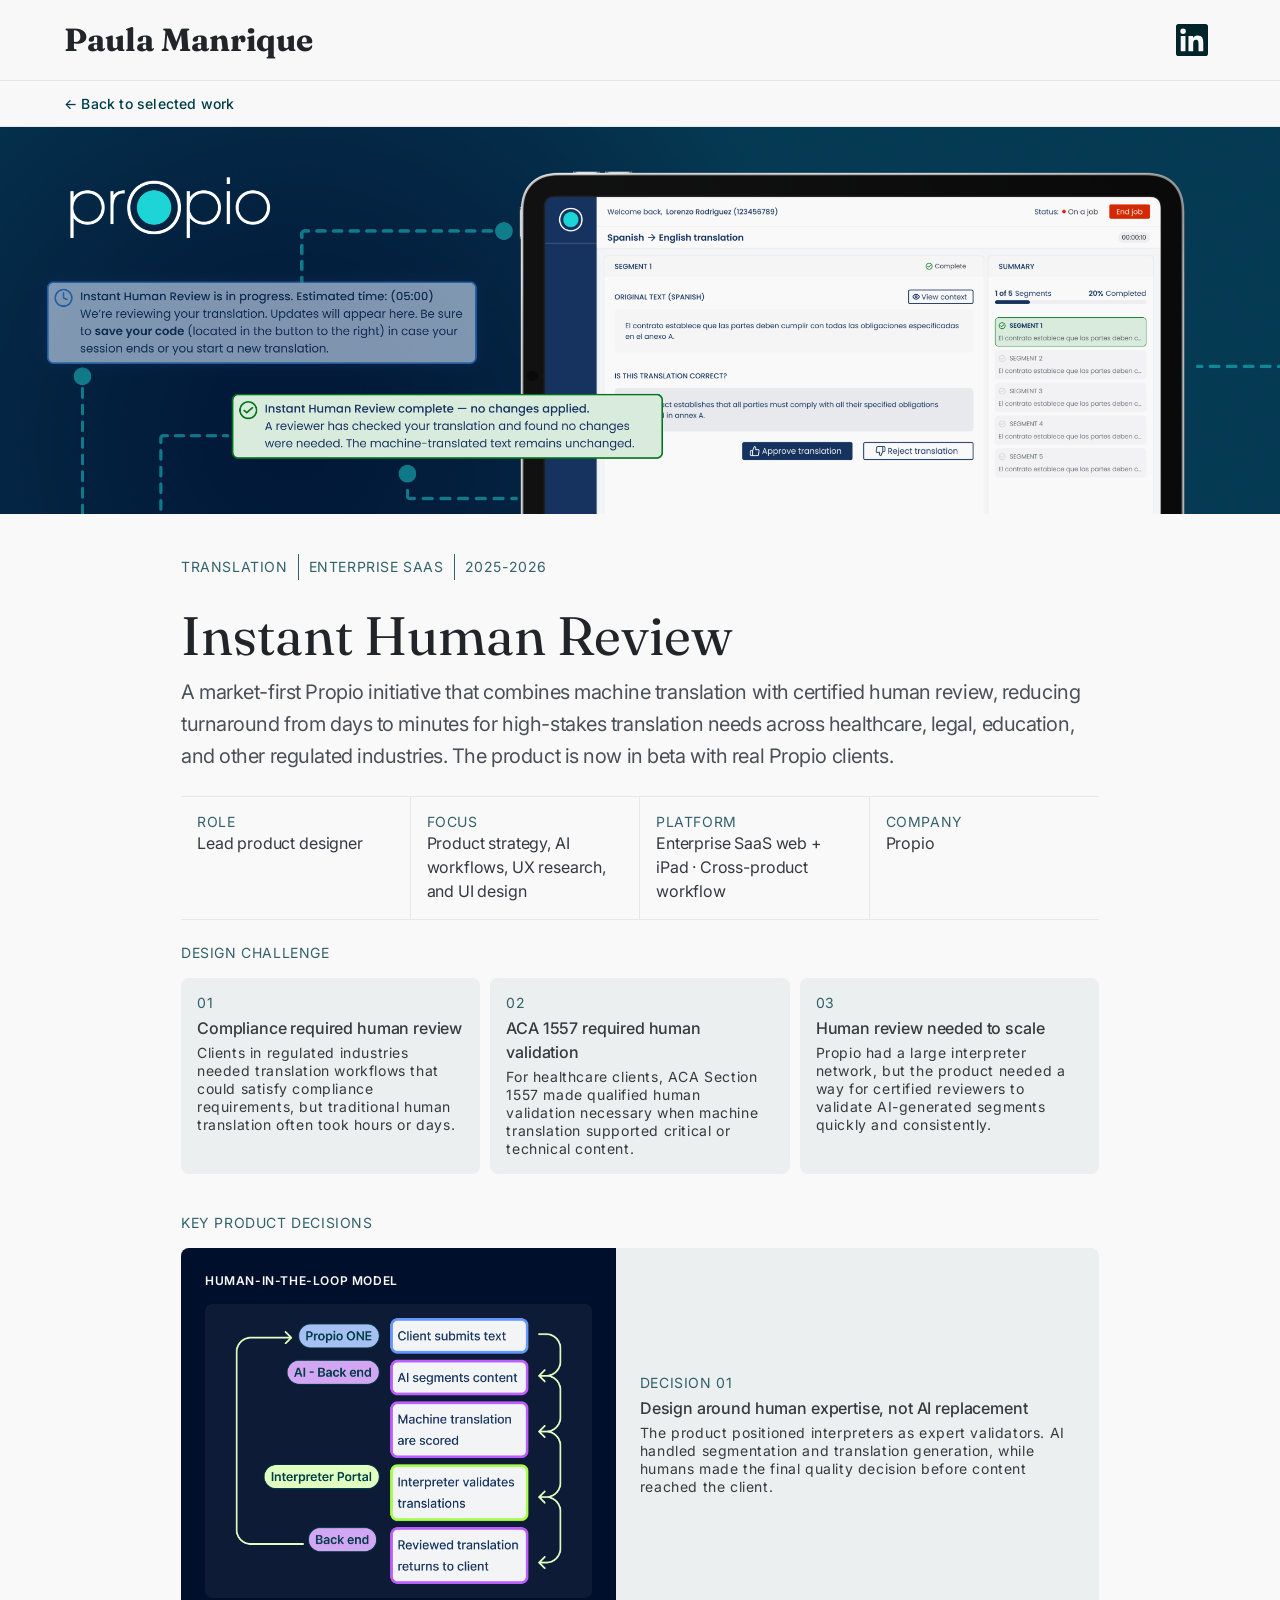
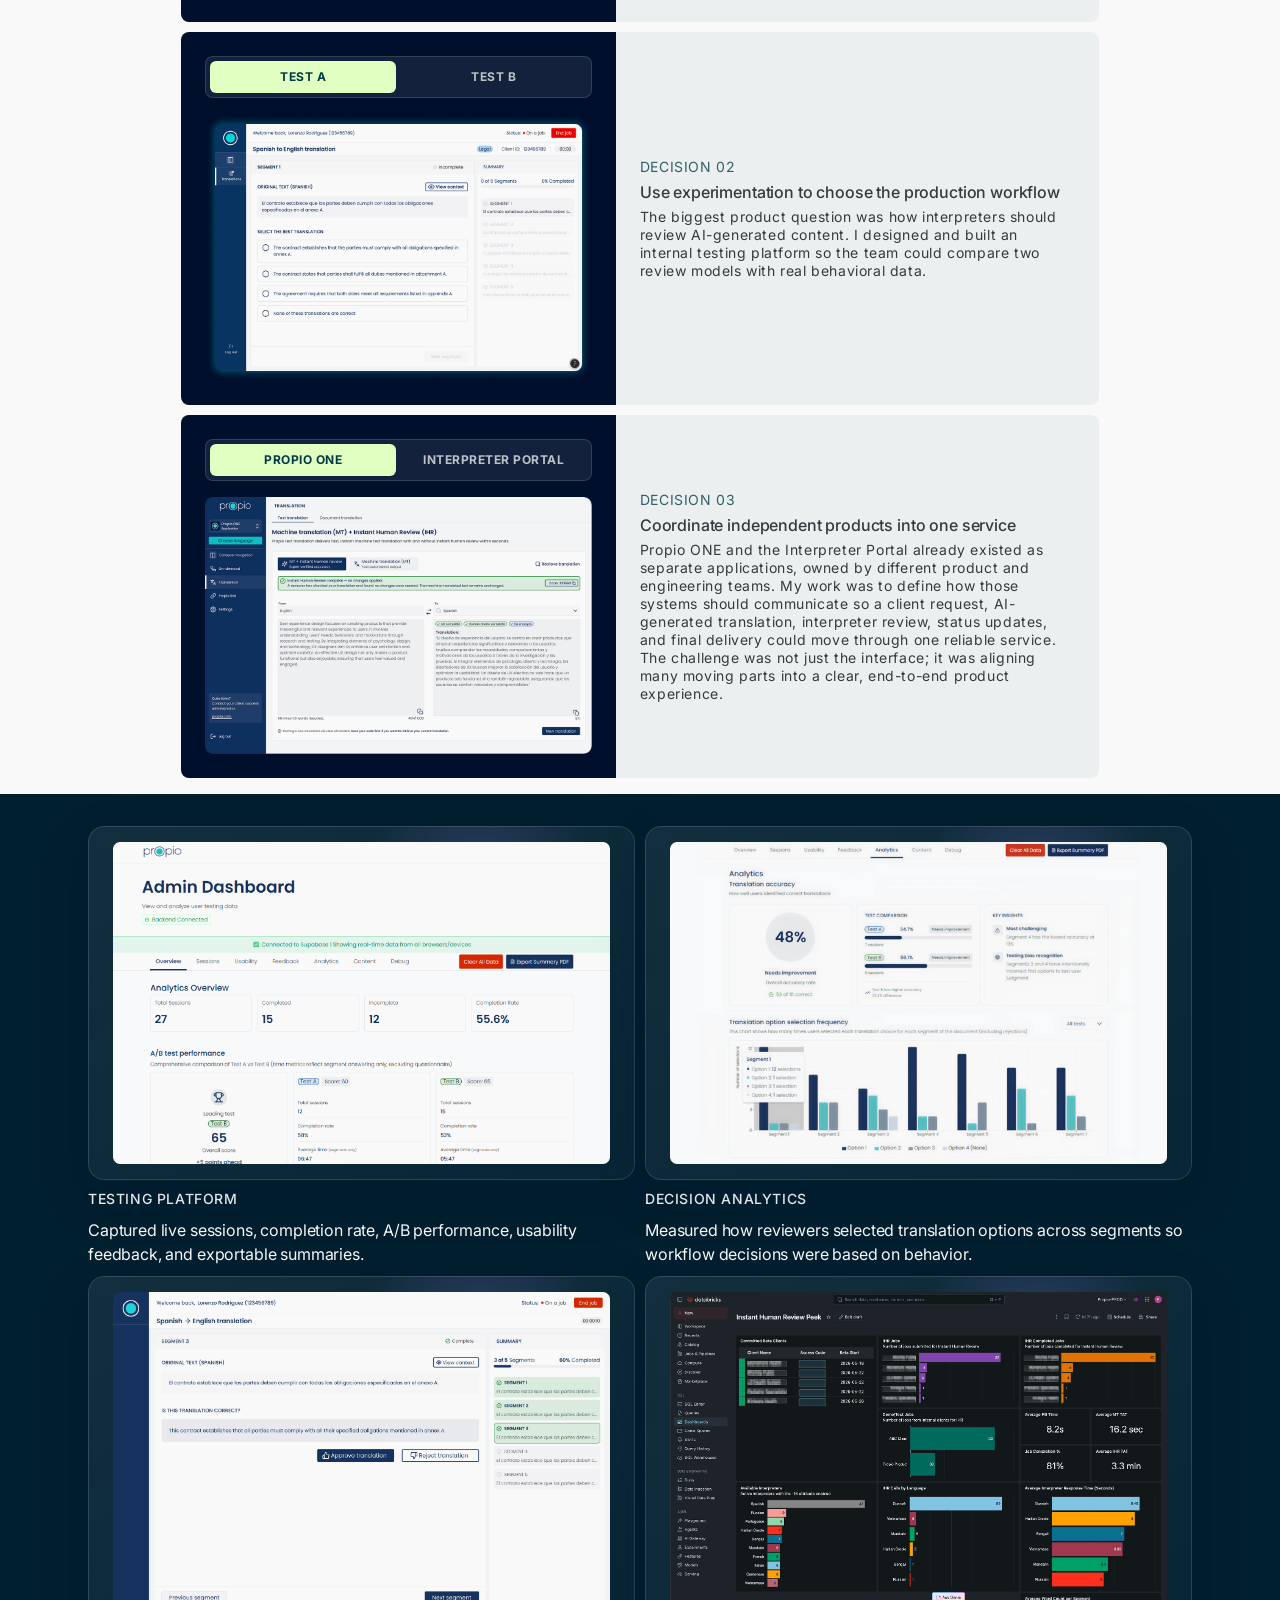
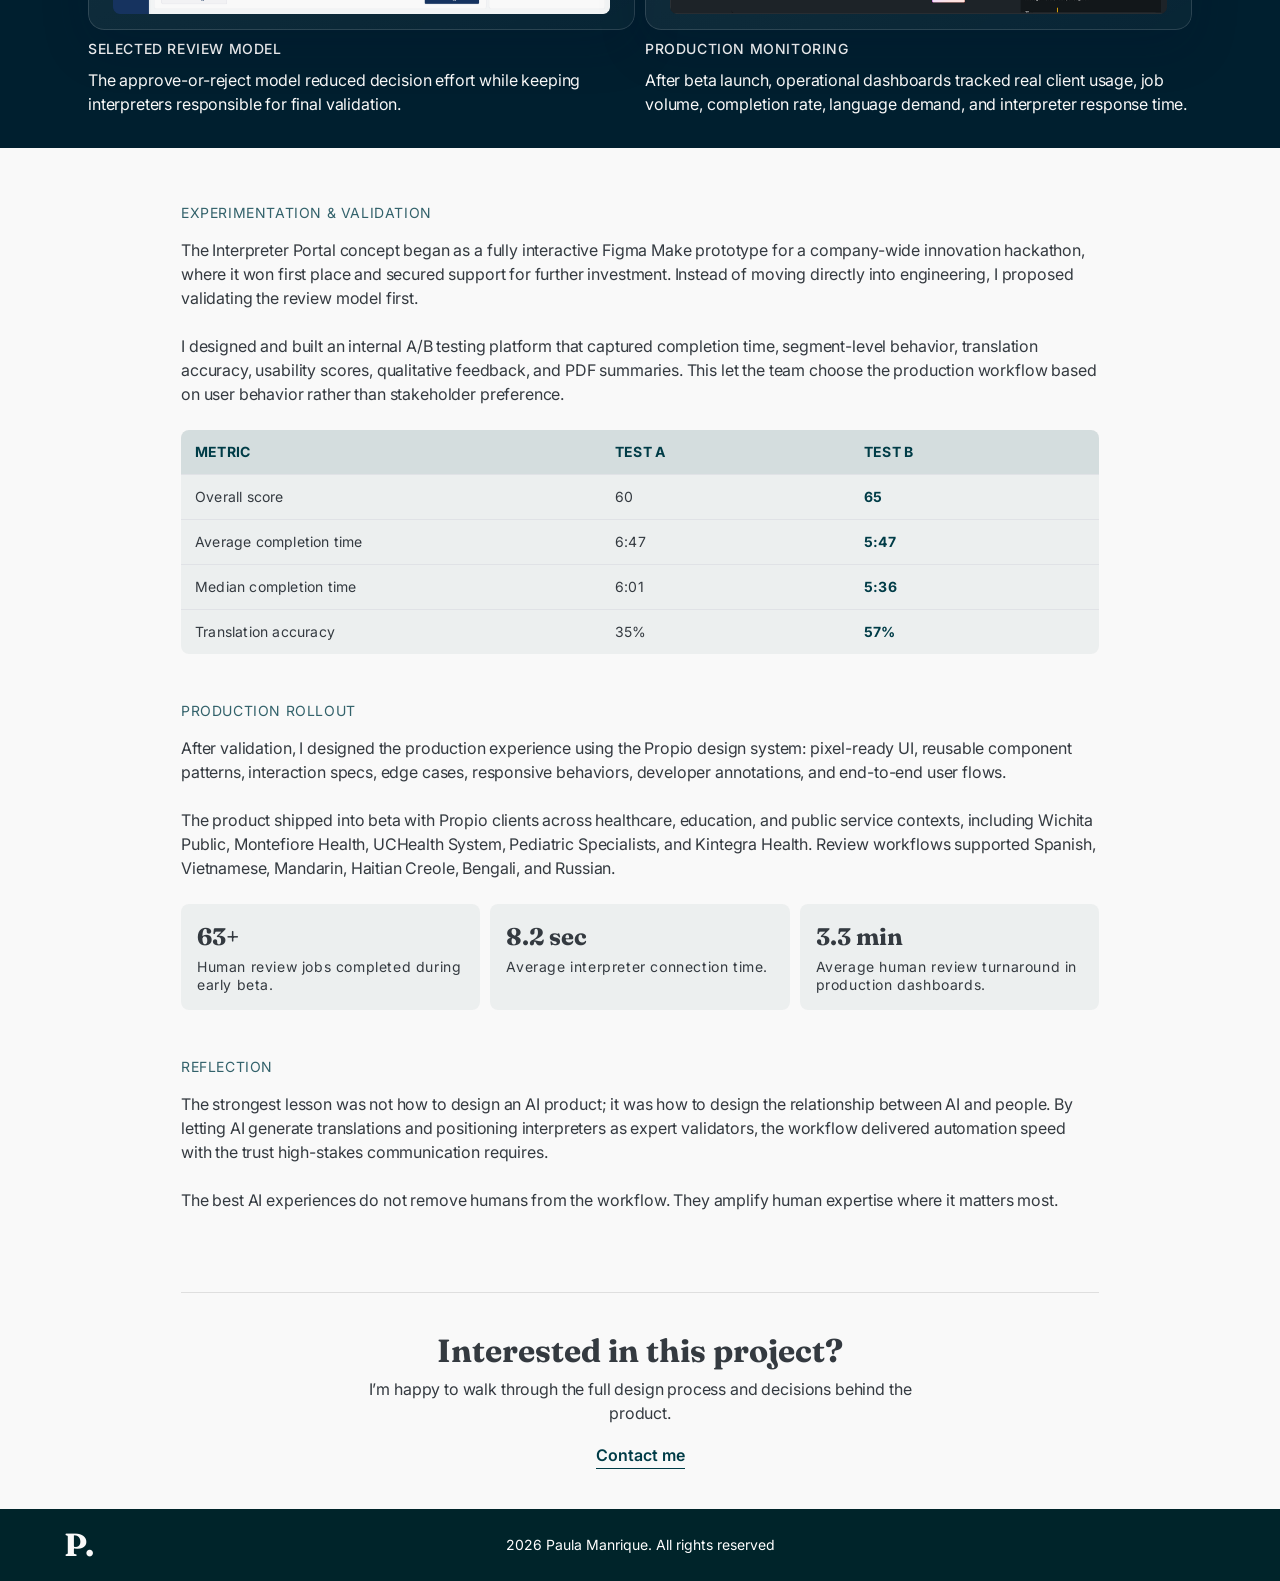
==== commit 1ed72634: "Refine portfolio copy and mobile layouts" ====
--- a/projects/instant-human-review/index.html
+++ b/projects/instant-human-review/index.html
@@ -58,7 +58,7 @@
           </div>
           <div>
             <dt>Focus</dt>
-            <dd>Product strategy • AI workflows • UX research • UI design</dd>
+            <dd>Product strategy, AI workflows, UX research, and UI design</dd>
           </div>
           <div>
             <dt>Platform</dt>
--- a/styles.css
+++ b/styles.css
@@ -604,6 +604,10 @@
 
 .case-section {
   padding: 16px 0;
+}
+
+.case-section > .case-kicker {
+  margin-bottom: 16px;
 }
 
 .case-section > p:not(.case-kicker):not(.step) {
@@ -1739,51 +1743,61 @@
 
 .contact-section {
   background:
-    radial-gradient(circle at 18% 18%, rgba(225, 255, 193, 0.42), transparent 30%),
+    radial-gradient(circle at 18% 18%, rgba(225, 255, 193, 0.48), transparent 34%),
     linear-gradient(135deg, rgba(0, 60, 71, 0.08), rgba(0, 36, 42, 0.14));
-  padding: 72px 64px;
+  padding: 88px 64px;
 }
 
 .contact-inner {
-  align-items: flex-start;
-  border: 1px solid rgba(0, 60, 71, 0.12);
-  border-radius: 8px;
-  display: grid;
-  gap: 24px;
-  grid-template-columns: minmax(0, 1fr) auto;
+  border: 1px solid rgba(0, 60, 71, 0.16);
+  border-radius: 16px;
   margin: 0 auto;
-  max-width: 1288px;
-  padding: 40px;
+  max-width: 1148px;
+  overflow: hidden;
+  padding: 64px;
+  position: relative;
+}
+
+.contact-inner::after {
+  background: var(--green);
+  border-radius: 999px;
+  content: "";
+  height: 10px;
+  position: absolute;
+  right: 64px;
+  top: 64px;
+  width: 72px;
 }
 
 .contact-inner .section-kicker {
-  grid-column: 1 / -1;
-  margin: 0;
+  margin: 0 0 20px;
 }
 
 .contact-inner h2 {
   color: var(--footer);
-  font-size: 48px;
-  line-height: 54px;
-  margin: 0;
-  max-width: 640px;
+  font-family: Fraunces, Georgia, serif;
+  font-size: 52px;
+  font-weight: 400;
+  letter-spacing: -1.2px;
+  line-height: 60px;
+  margin: 0 0 20px;
+  max-width: 680px;
 }
 
 .contact-inner p:not(.section-kicker) {
   color: var(--body);
-  font-size: 20px;
+  font-size: 18px;
+  letter-spacing: -0.15px;
   line-height: 30px;
   margin: 0;
-  max-width: 560px;
+  max-width: 620px;
 }
 
 .contact-actions {
-  align-items: flex-end;
-  display: flex;
-  flex-direction: column;
-  gap: 14px;
-  grid-row: 2 / span 2;
-  grid-column: 2;
+  display: flex;
+  flex-wrap: wrap;
+  gap: 12px;
+  margin-top: 32px;
 }
 
 .contact-button,
@@ -1793,6 +1807,11 @@
   font-weight: 700;
   line-height: 20px;
   padding: 14px 22px;
+  transition:
+    background 180ms ease,
+    border-color 180ms ease,
+    color 180ms ease,
+    transform 180ms ease;
   white-space: nowrap;
 }
 
@@ -1804,6 +1823,24 @@
 .contact-link {
   border: 1px solid rgba(0, 36, 42, 0.22);
   color: var(--footer);
+}
+
+.contact-button:hover,
+.contact-button:focus-visible,
+.contact-link:hover,
+.contact-link:focus-visible {
+  transform: translateY(-2px);
+}
+
+.contact-button:hover,
+.contact-button:focus-visible {
+  background: var(--accent);
+}
+
+.contact-link:hover,
+.contact-link:focus-visible {
+  background: rgba(225, 255, 193, 0.72);
+  border-color: var(--accent);
 }
 
 .site-footer {
@@ -2511,14 +2548,8 @@
     padding: 56px 32px;
   }
 
-  .contact-inner {
-    grid-template-columns: 1fr;
-  }
-
   .contact-actions {
     align-items: flex-start;
-    grid-column: auto;
-    grid-row: auto;
   }
 
   .stickerswap-hero {
@@ -2644,8 +2675,19 @@
   }
 
   .case-hero img {
-    aspect-ratio: 1830 / 554;
-    min-height: 210px;
+    aspect-ratio: auto;
+    display: block;
+    object-fit: contain;
+  }
+
+  .tag-list {
+    flex-wrap: wrap;
+    overflow-x: visible;
+  }
+
+  .tag-list li {
+    flex: 0 0 auto;
+    max-width: 100%;
   }
 
   .case-intro {
@@ -2776,6 +2818,12 @@
     padding: 28px;
   }
 
+  .contact-inner::after {
+    right: 28px;
+    top: 32px;
+    width: 48px;
+  }
+
   .contact-inner h2 {
     font-size: 36px;
     line-height: 42px;
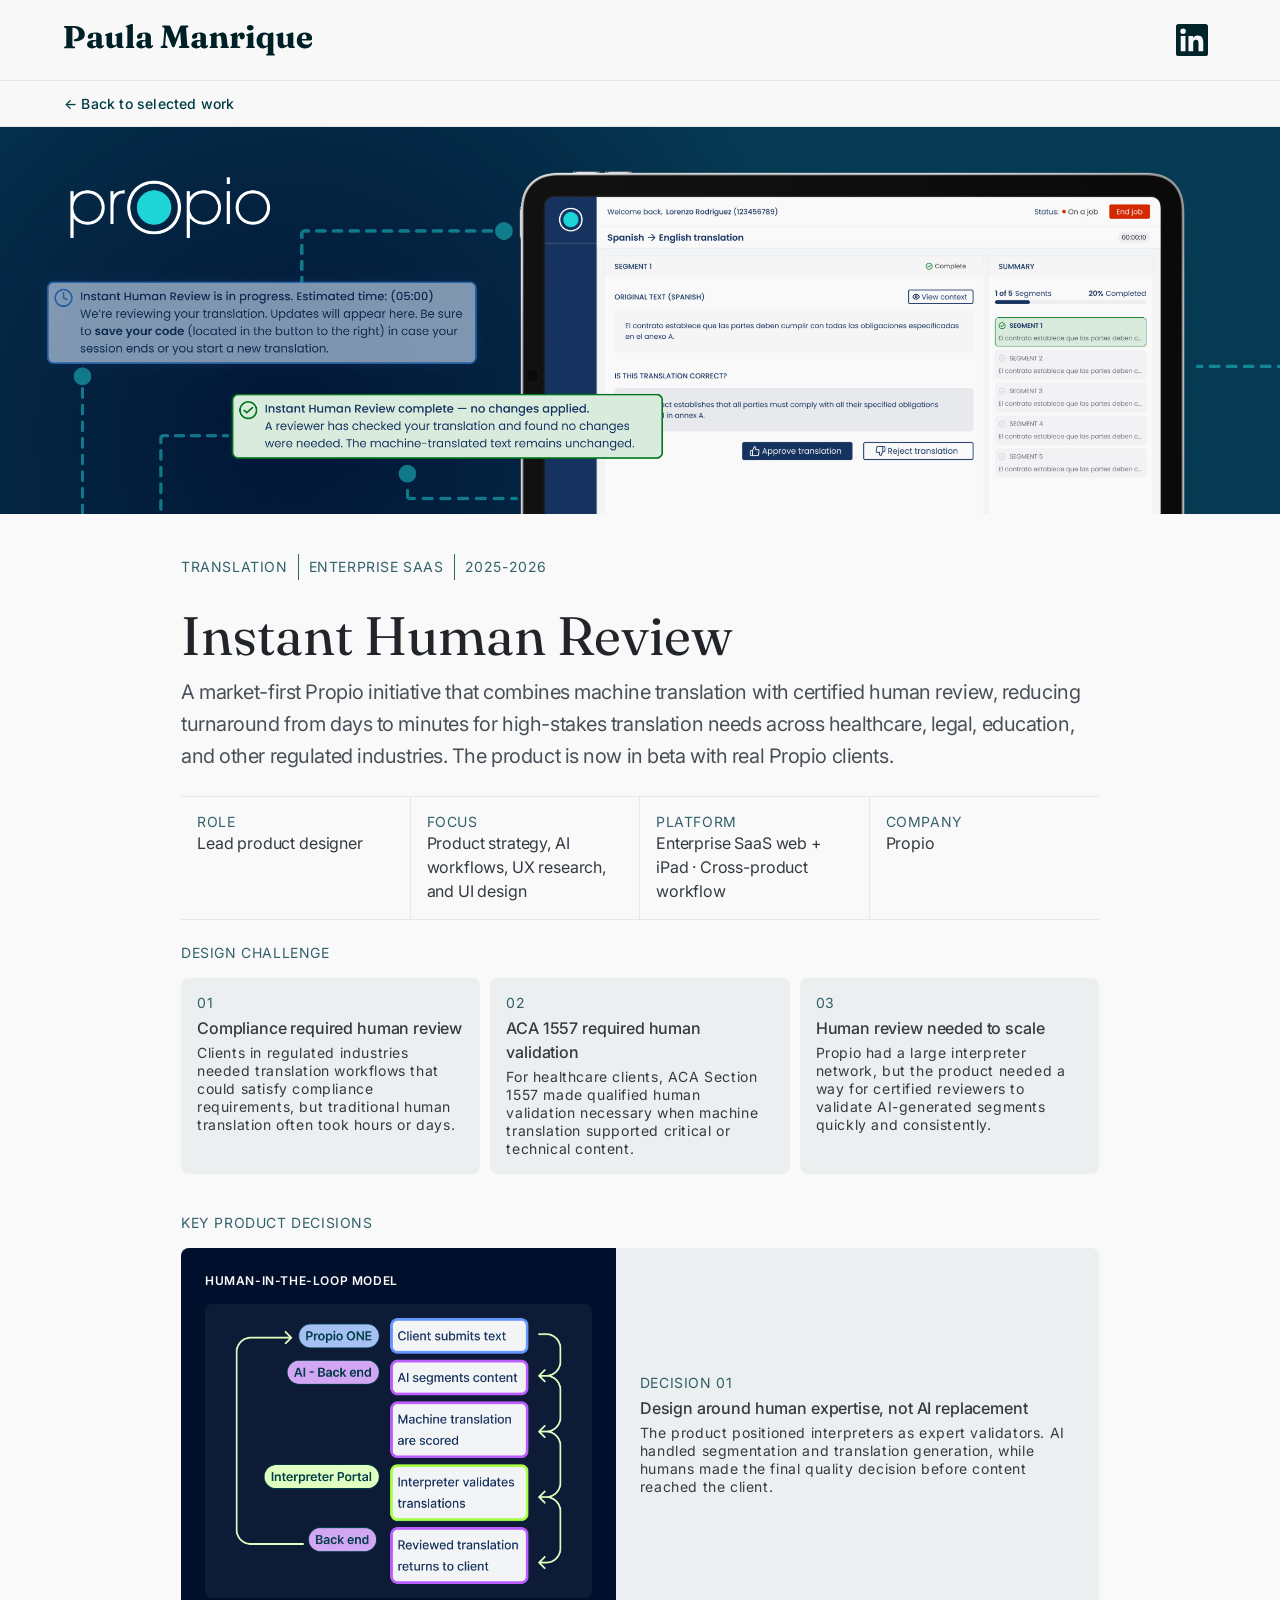
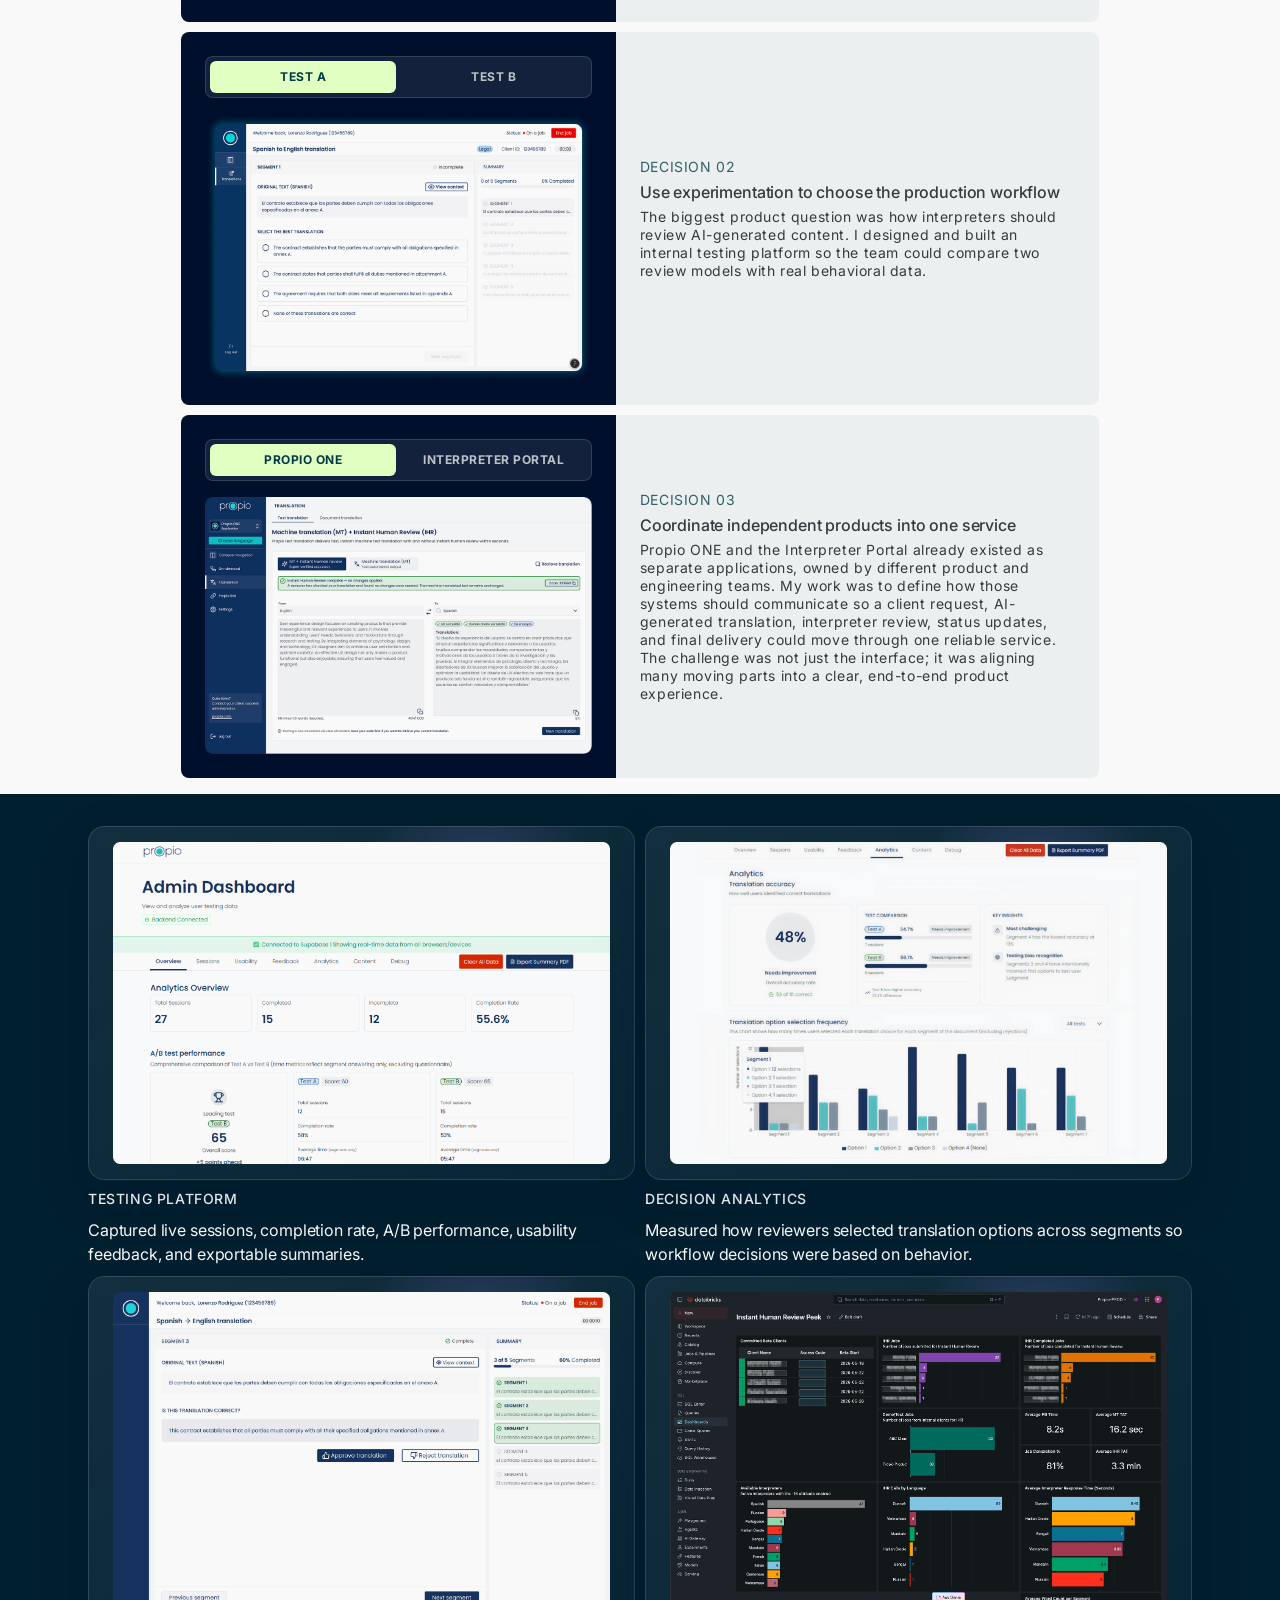
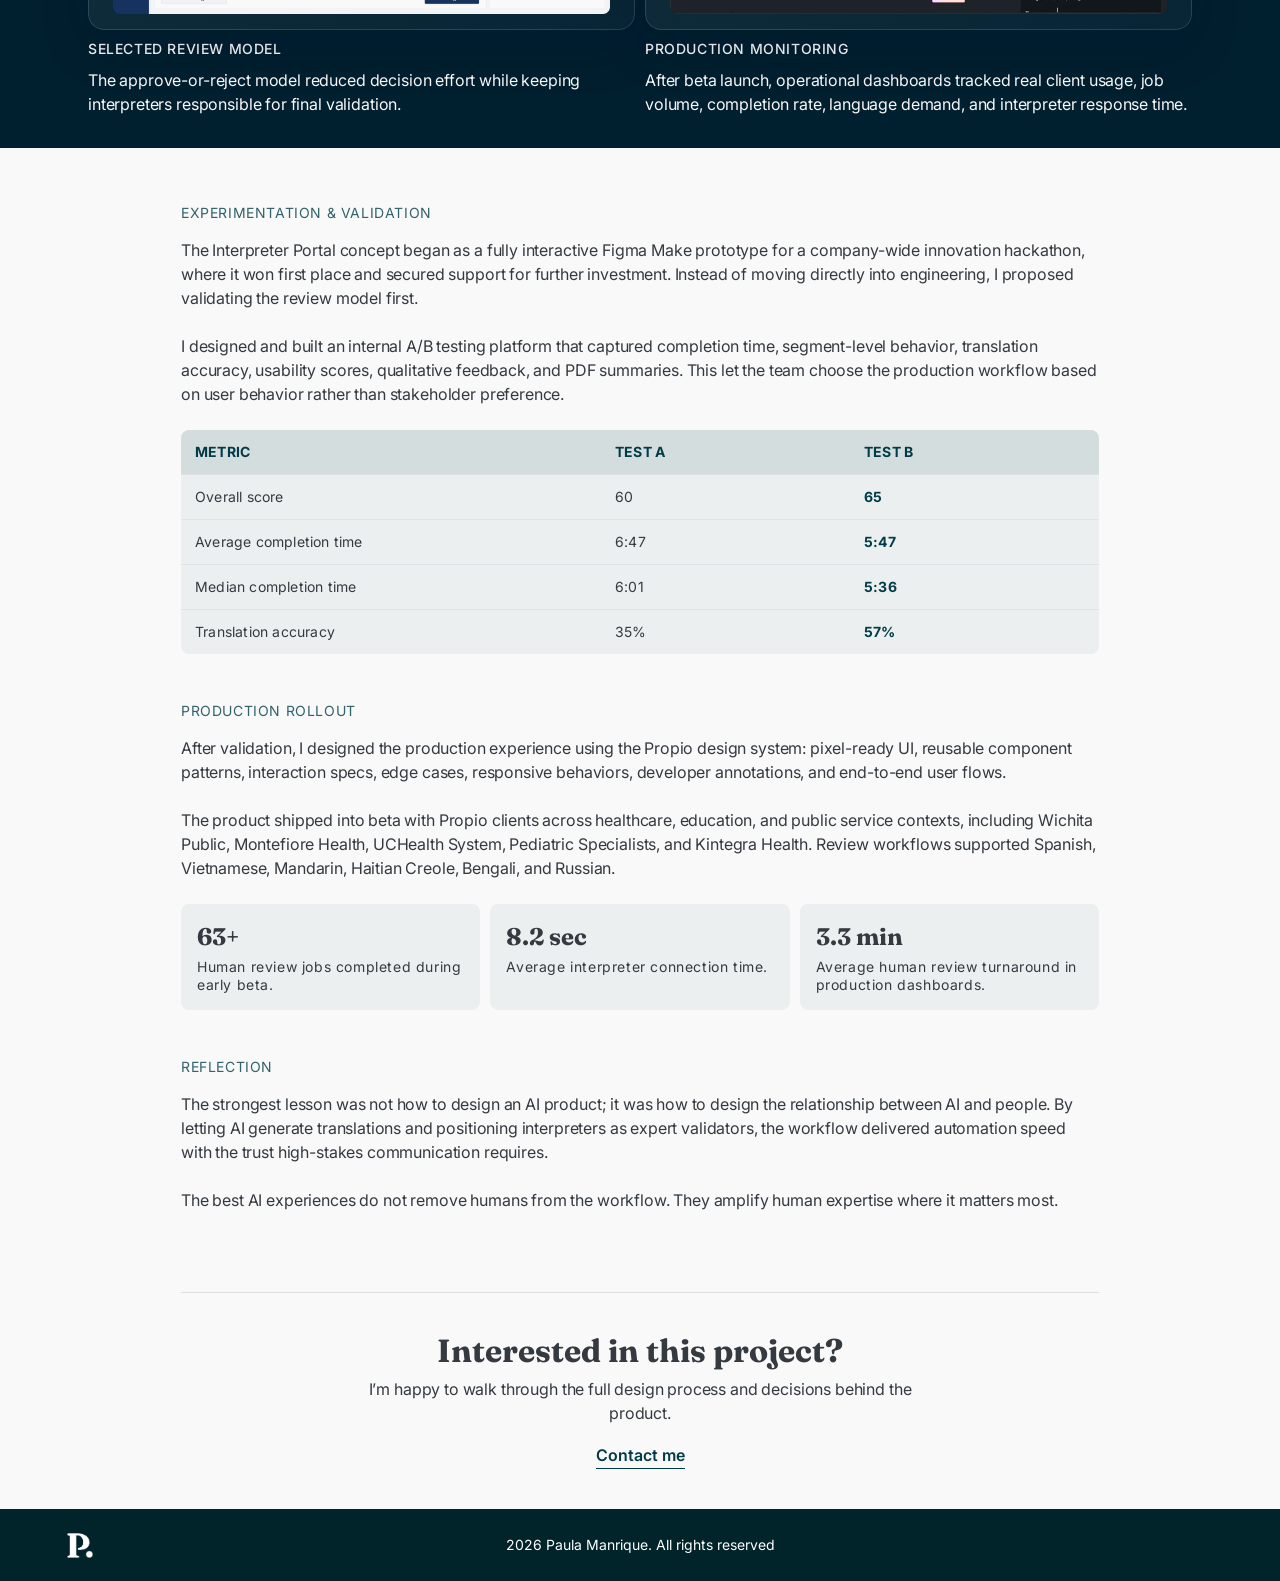
==== commit 1055ec12: "Publish portfolio content and brand updates" ====
--- a/projects/instant-human-review/index.html
+++ b/projects/instant-human-review/index.html
@@ -14,11 +14,14 @@
       href="https://fonts.googleapis.com/css2?family=Fraunces:opsz,wght,SOFT@9..144,400..700,70&family=Inter:wght@400;500;600&display=swap"
       rel="stylesheet"
     />
-    <link rel="stylesheet" href="../../styles.css" />
+    <link rel="icon" type="image/png" href="../../assets/favicon.png" />
+    <link rel="stylesheet" href="../../styles.css?v=brand-assets-small" />
   </head>
   <body class="project-detail instant-human-review-detail">
     <header class="site-header">
-      <a class="brand" href="../../index.html">Paula Manrique</a>
+      <a class="brand" href="../../index.html" aria-label="Paula Manrique home">
+        <img class="brand-logo" src="../../assets/paula-wordmark.svg" alt="Paula Manrique" />
+      </a>
       <a class="linkedin" href="https://www.linkedin.com/in/paulamanriquer/" target="_blank" rel="noreferrer" aria-label="Paula Manrique on LinkedIn">
         <svg viewBox="0 0 24 24" aria-hidden="true">
           <path d="M20.45 20.45h-3.56v-5.57c0-1.33-.02-3.04-1.85-3.04-1.85 0-2.14 1.45-2.14 2.94v5.67H9.34V8.99h3.42v1.57h.05c.48-.9 1.64-1.85 3.37-1.85 3.61 0 4.27 2.37 4.27 5.46v6.28ZM5.32 7.42a2.06 2.06 0 1 1 0-4.12 2.06 2.06 0 0 1 0 4.12Zm1.78 13.03H3.54V8.99H7.1v11.46ZM22.22 0H1.77C.8 0 0 .77 0 1.72v20.55C0 23.22.8 24 1.77 24h20.45c.98 0 1.78-.78 1.78-1.73V1.72C24 .77 23.2 0 22.22 0Z" />
@@ -334,7 +337,7 @@
     </main>
 
     <footer class="site-footer">
-      <p class="footer-mark">P.</p>
+      <img class="footer-mark" src="../../assets/paula-mark-footer.png" alt="" />
       <p>2026 Paula Manrique. All rights reserved</p>
     </footer>
     <script src="../../case-lightbox.js" defer></script>
--- a/styles.css
+++ b/styles.css
@@ -48,12 +48,15 @@
   padding: 16px 64px;
 }
 
-.brand,
-.footer-mark {
-  font-family: Fraunces, Georgia, serif;
-  font-size: 32px;
-  font-weight: 700;
-  line-height: 32px;
+.brand {
+  align-items: center;
+  display: inline-flex;
+}
+
+.brand-logo {
+  filter: brightness(0) saturate(100%) invert(11%) sepia(19%) saturate(2368%) hue-rotate(145deg) brightness(91%) contrast(102%);
+  height: 32px;
+  width: auto;
 }
 
 .linkedin {
@@ -1865,9 +1868,11 @@
 }
 
 .footer-mark {
-  color: var(--surface);
+  height: 32px;
   left: 64px;
+  object-fit: contain;
   position: absolute;
+  width: 32px;
 }
 
 .stickerswap-detail main {
@@ -2583,8 +2588,9 @@
     padding: 10px 24px;
   }
 
-  .brand {
-    font-size: 26px;
+  .brand-logo {
+    height: 26px;
+    width: auto;
   }
 
   .linkedin {
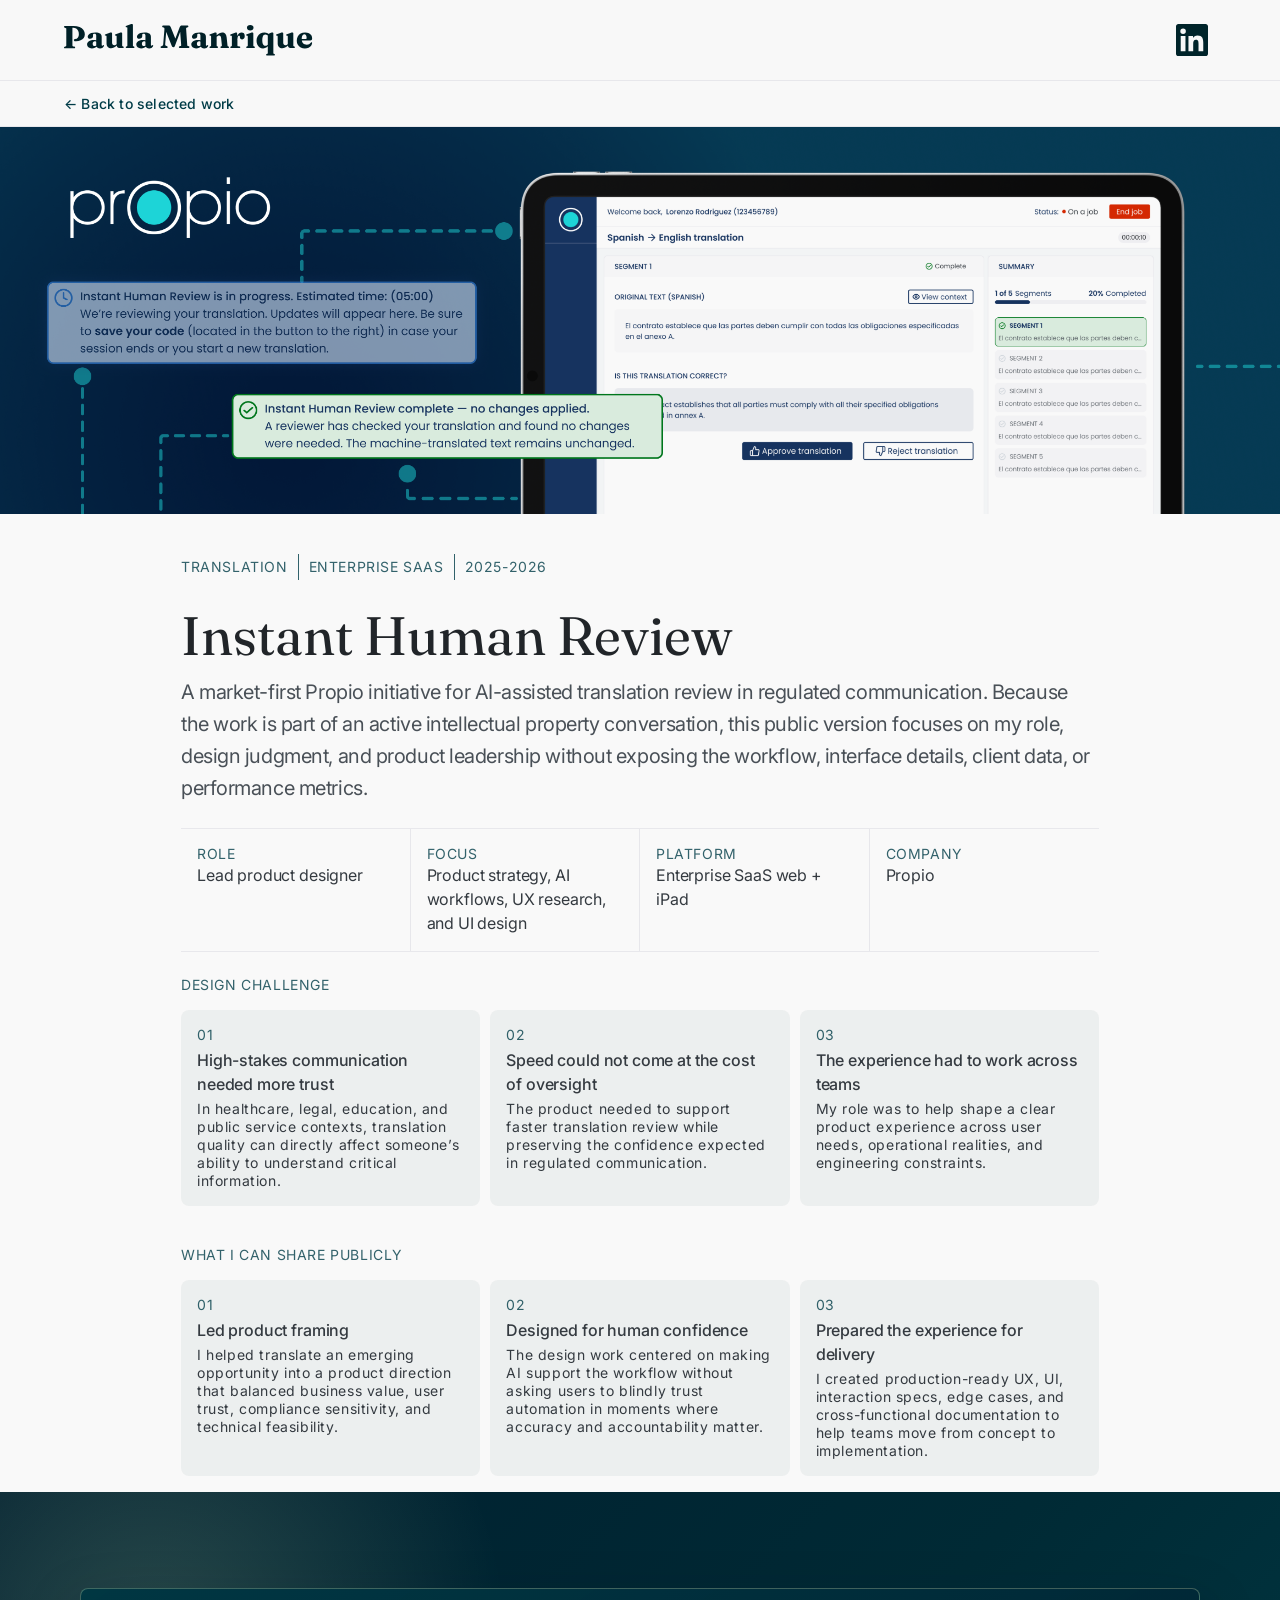
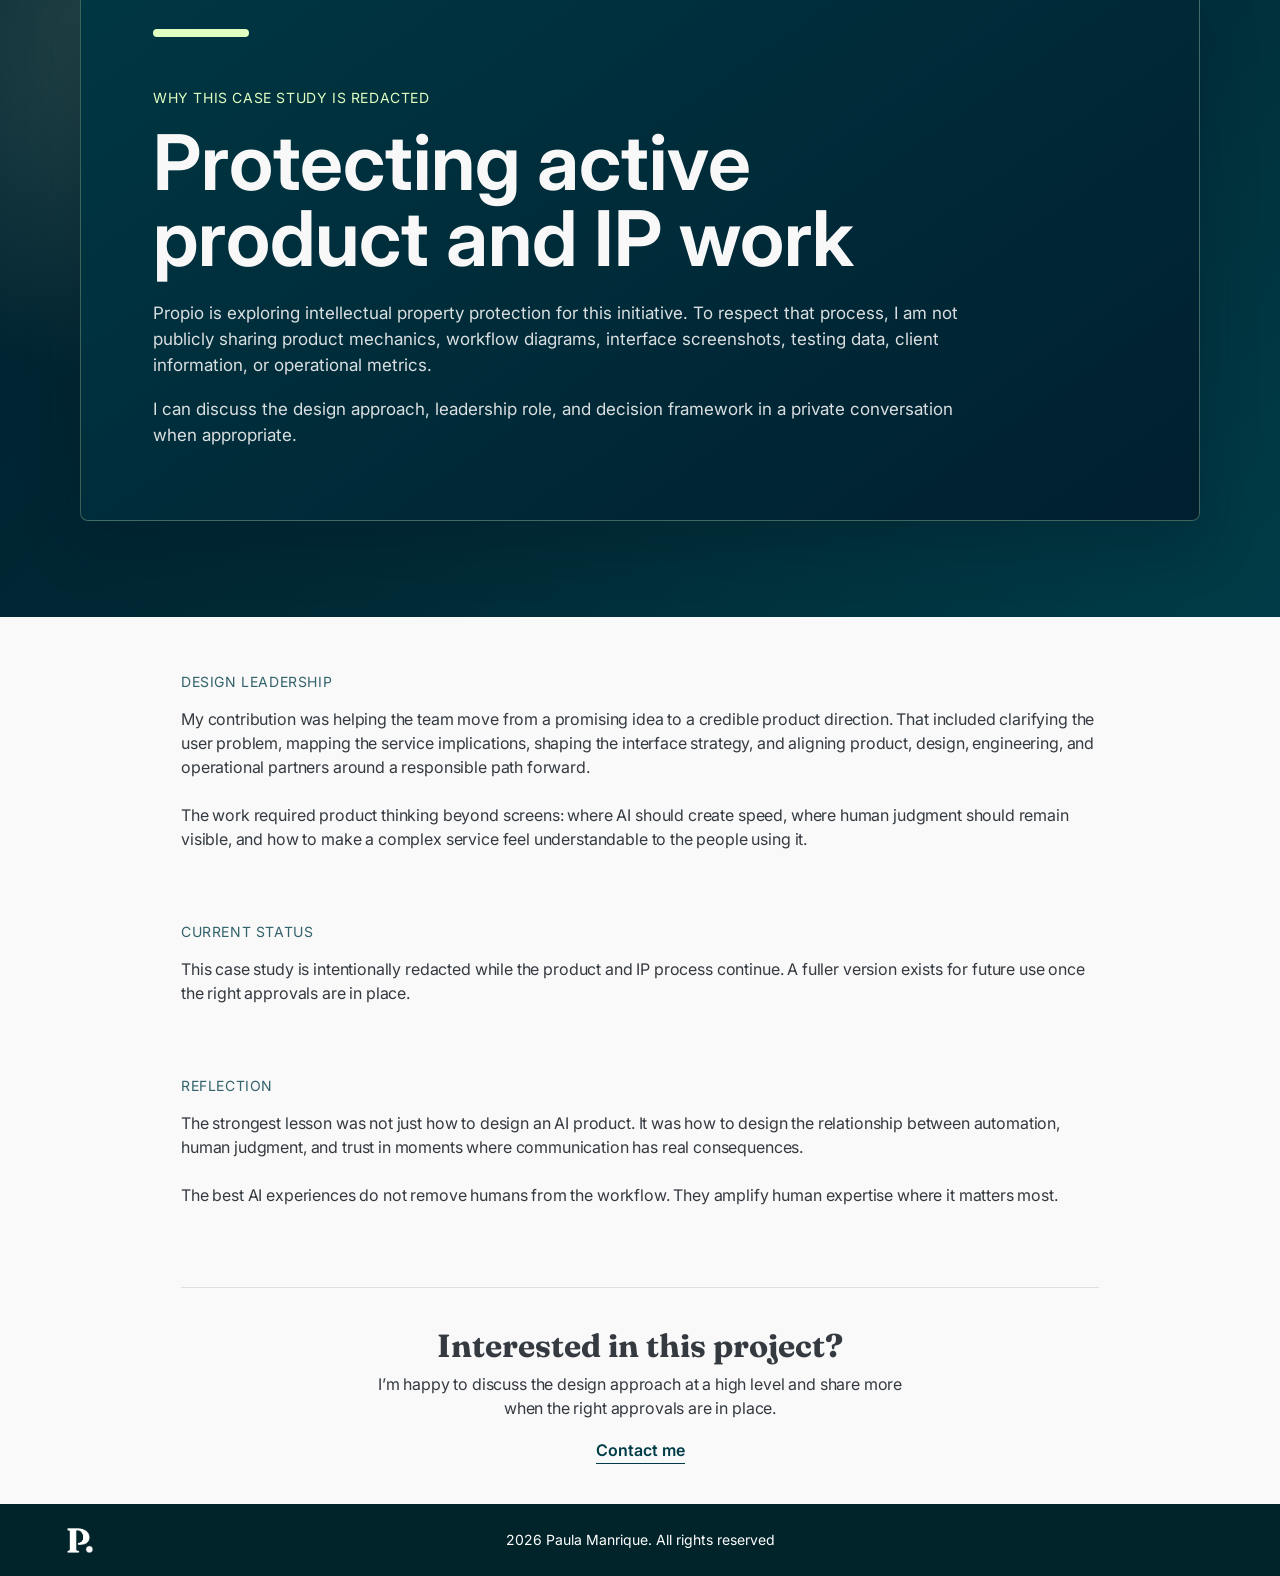
==== commit 8bb5118a: "Redact Instant Human Review case study" ====
--- a/projects/instant-human-review/index.html
+++ b/projects/instant-human-review/index.html
@@ -6,7 +6,7 @@
     <title>Instant Human Review | Paula Manrique</title>
     <meta
       name="description"
-      content="A product design case study for Instant Human Review, a new AI-assisted translation workflow with certified human validation for regulated industries."
+      content="A redacted product design case study for Instant Human Review, a market-first Propio initiative for AI-assisted translation review in regulated communication."
     />
     <link rel="preconnect" href="https://fonts.googleapis.com" />
     <link rel="preconnect" href="https://fonts.gstatic.com" crossorigin />
@@ -16,6 +16,7 @@
     />
     <link rel="icon" type="image/png" href="../../assets/favicon.png" />
     <link rel="stylesheet" href="../../styles.css?v=brand-assets-small" />
+    <link rel="stylesheet" href="./redacted-ihr.css" />
   </head>
   <body class="project-detail instant-human-review-detail">
     <header class="site-header">
@@ -37,7 +38,7 @@
       <section class="case-hero">
         <img
           src="../../assets/projects/ihr-hero.png"
-          alt="Instant Human Review product preview with interpreter review workflow"
+          alt="Instant Human Review product preview"
         />
       </section>
 
@@ -47,11 +48,11 @@
         </p>
         <h1 id="case-title">Instant Human Review</h1>
         <p class="case-lede">
-          A market-first Propio initiative that combines machine translation
-          with certified human review, reducing turnaround from days to minutes
-          for high-stakes translation needs across healthcare, legal,
-          education, and other regulated industries. The product is now in beta
-          with real Propio clients.
+          A market-first Propio initiative for AI-assisted translation review
+          in regulated communication. Because the work is part of an active
+          intellectual property conversation, this public version focuses on my
+          role, design judgment, and product leadership without exposing the
+          workflow, interface details, client data, or performance metrics.
         </p>
 
         <dl class="quick-stats">
@@ -65,7 +66,7 @@
           </div>
           <div>
             <dt>Platform</dt>
-            <dd>Enterprise SaaS web + iPad · Cross-product workflow</dd>
+            <dd>Enterprise SaaS web + iPad</dd>
           </div>
           <div>
             <dt>Company</dt>
@@ -78,249 +79,117 @@
           <div class="challenge-grid">
             <article>
               <p class="step">01</p>
-              <h2>Compliance required human review</h2>
-              <p>
-                Clients in regulated industries needed translation workflows
-                that could satisfy compliance requirements, but traditional
-                human translation often took hours or days.
+              <h2>High-stakes communication needed more trust</h2>
+              <p>
+                In healthcare, legal, education, and public service contexts,
+                translation quality can directly affect someone’s ability to
+                understand critical information.
               </p>
             </article>
             <article>
               <p class="step">02</p>
-              <h2>ACA 1557 required human validation</h2>
-              <p>
-                For healthcare clients, ACA Section 1557 made qualified human
-                validation necessary when machine translation supported
-                critical or technical content.
+              <h2>Speed could not come at the cost of oversight</h2>
+              <p>
+                The product needed to support faster translation review while
+                preserving the confidence expected in regulated communication.
               </p>
             </article>
             <article>
               <p class="step">03</p>
-              <h2>Human review needed to scale</h2>
-              <p>
-                Propio had a large interpreter network, but the product needed
-                a way for certified reviewers to validate AI-generated segments
-                quickly and consistently.
-              </p>
-            </article>
-          </div>
-        </section>
-
-        <section class="case-section">
-          <p class="case-kicker">Key Product Decisions</p>
-          <div class="decision-stack">
-            <article class="decision-card">
-              <figure class="artifact-image titled-artifact ihr-wide-artifact">
-                <p class="artifact-label">Human-in-the-loop model</p>
-                <img
-                  src="../../assets/projects/ihr-human-loop-model.png"
-                  alt="Human-in-the-loop model showing Propio ONE, AI backend, interpreter validation, and reviewed translation return flow"
-                />
-              </figure>
-              <div class="decision-copy">
-                <p class="step">Decision 01</p>
-                <h2>Design around human expertise, not AI replacement</h2>
-                <p>
-                  The product positioned interpreters as expert validators. AI
-                  handled segmentation and translation generation, while humans
-                  made the final quality decision before content reached the
-                  client.
-                </p>
-              </div>
-            </article>
-
-            <article class="decision-card">
-              <div class="artifact-image tabbed-artifact ihr-tabbed-artifact">
-                <input type="radio" name="ihr-test-tabs" id="ihr-test-a-tab" checked />
-                <input type="radio" name="ihr-test-tabs" id="ihr-test-b-tab" />
-                <div class="artifact-tabs" aria-label="Instant Human Review A/B test tabs">
-                  <label for="ihr-test-a-tab">Test A</label>
-                  <label for="ihr-test-b-tab">Test B</label>
-                </div>
-                <figure class="tabbed-panel test-a-panel">
-                  <img
-                    src="../../assets/projects/ihr-test-a.png"
-                    alt="Test A translation review interface showing multiple translation choices for interpreter selection"
-                  />
-                </figure>
-                <figure class="tabbed-panel test-b-panel">
-                  <img
-                    src="../../assets/projects/ihr-test-b.png"
-                    alt="Test B translation review interface showing one recommended translation with approve and reject actions"
-                  />
-                </figure>
-              </div>
-              <div class="decision-copy">
-                <p class="step">Decision 02</p>
-                <h2>Use experimentation to choose the production workflow</h2>
-                <p>
-                  The biggest product question was how interpreters should
-                  review AI-generated content. I designed and built an internal
-                  testing platform so the team could compare two review models
-                  with real behavioral data.
-                </p>
-              </div>
-            </article>
-
-            <article class="decision-card">
-              <div class="artifact-image tabbed-artifact ihr-tabbed-artifact">
-                <input type="radio" name="ihr-experience-tabs" id="ihr-propio-one-tab" checked />
-                <input type="radio" name="ihr-experience-tabs" id="ihr-interpreter-tab" />
-                <div class="artifact-tabs" aria-label="Instant Human Review experience tabs">
-                  <label for="ihr-propio-one-tab">Propio ONE</label>
-                  <label for="ihr-interpreter-tab">Interpreter Portal</label>
-                </div>
-                <figure class="tabbed-panel propio-one-panel">
-                  <img
-                    src="../../assets/projects/ihr-propio-one-clean.png"
-                    alt="Propio ONE translation interface showing machine translation with Instant Human Review completed"
-                  />
-                </figure>
-                <figure class="tabbed-panel interpreter-panel">
-                  <img
-                    src="../../assets/projects/ihr-interpreter-portal-clean.png"
-                    alt="Interpreter Portal incoming translation modal for a legal translation review job"
-                  />
-                </figure>
-              </div>
-              <div class="decision-copy">
-                <p class="step">Decision 03</p>
-                <h2>Coordinate independent products into one service</h2>
-                <p>
-                  Propio ONE and the Interpreter Portal already existed as
-                  separate applications, owned by different product and
-                  engineering teams. My work was to define how those systems
-                  should communicate so a client request, AI-generated
-                  translation, interpreter review, status updates, and final
-                  delivery could move through one reliable service. The
-                  challenge was not just the interface; it was aligning many
-                  moving parts into a clear, end-to-end product experience.
-                </p>
-              </div>
-            </article>
-          </div>
-        </section>
-      </section>
-
-      <section class="feature-band ihr-band" aria-label="Instant Human Review validation highlights">
-        <div class="feature-grid two-up-media">
-          <article class="feature-card tablet-card">
-            <div class="feature-media case-screen-media ihr-screen-media">
-              <img src="../../assets/projects/ihr-feature-admin-dashboard.png" alt="Propio Instant Human Review admin dashboard with overview metrics and A/B test performance" />
-            </div>
-            <h2>Testing platform</h2>
-            <p>Captured live sessions, completion rate, A/B performance, usability feedback, and exportable summaries.</p>
-          </article>
-          <article class="feature-card tablet-card">
-            <div class="feature-media case-screen-media ihr-screen-media">
-              <img src="../../assets/projects/ihr-feature-analytics.png" alt="Instant Human Review analytics dashboard showing translation accuracy, test comparison, and option selection frequency" />
-            </div>
-            <h2>Decision analytics</h2>
-            <p>Measured how reviewers selected translation options across segments so workflow decisions were based on behavior.</p>
-          </article>
-          <article class="feature-card tablet-card">
-            <div class="feature-media case-screen-media ihr-screen-media">
-              <img src="../../assets/projects/ihr-feature-review-model.png" alt="Test B translation review interface showing one recommended translation with approve and reject actions" />
-            </div>
-            <h2>Selected review model</h2>
-            <p>The approve-or-reject model reduced decision effort while keeping interpreters responsible for final validation.</p>
-          </article>
-          <article class="feature-card tablet-card">
-            <div class="feature-media case-screen-media ihr-screen-media">
-              <img src="../../assets/projects/ihr-feature-production-monitoring.png" alt="Databricks dashboard monitoring Instant Human Review jobs, completion rates, language demand, and interpreter response time" />
-            </div>
-            <h2>Production monitoring</h2>
-            <p>After beta launch, operational dashboards tracked real client usage, job volume, completion rate, language demand, and interpreter response time.</p>
-          </article>
+              <h2>The experience had to work across teams</h2>
+              <p>
+                My role was to help shape a clear product experience across
+                user needs, operational realities, and engineering constraints.
+              </p>
+            </article>
+          </div>
+        </section>
+
+        <section class="case-section">
+          <p class="case-kicker">What I Can Share Publicly</p>
+          <div class="challenge-grid">
+            <article>
+              <p class="step">01</p>
+              <h2>Led product framing</h2>
+              <p>
+                I helped translate an emerging opportunity into a product
+                direction that balanced business value, user trust, compliance
+                sensitivity, and technical feasibility.
+              </p>
+            </article>
+            <article>
+              <p class="step">02</p>
+              <h2>Designed for human confidence</h2>
+              <p>
+                The design work centered on making AI support the workflow
+                without asking users to blindly trust automation in moments
+                where accuracy and accountability matter.
+              </p>
+            </article>
+            <article>
+              <p class="step">03</p>
+              <h2>Prepared the experience for delivery</h2>
+              <p>
+                I created production-ready UX, UI, interaction specs, edge
+                cases, and cross-functional documentation to help teams move
+                from concept to implementation.
+              </p>
+            </article>
+          </div>
+        </section>
+      </section>
+
+      <section class="feature-band confidential-band" aria-label="Instant Human Review confidentiality note">
+        <div class="confidential-note">
+          <p class="case-kicker">Why This Case Study Is Redacted</p>
+          <h2>Protecting active product and IP work</h2>
+          <p>
+            Propio is exploring intellectual property protection for this
+            initiative. To respect that process, I am not publicly sharing
+            product mechanics, workflow diagrams, interface screenshots,
+            testing data, client information, or operational metrics.
+          </p>
+          <p>
+            I can discuss the design approach, leadership role, and decision
+            framework in a private conversation when appropriate.
+          </p>
         </div>
       </section>
 
       <section class="case-content case-bottom">
         <section class="case-section">
-          <p class="case-kicker">Experimentation & Validation</p>
-          <p>
-            The Interpreter Portal concept began as a fully interactive Figma
-            Make prototype for a company-wide innovation hackathon, where it
-            won first place and secured support for further investment. Instead
-            of moving directly into engineering, I proposed validating the
-            review model first.
-          </p>
-          <p>
-            I designed and built an internal A/B testing platform that captured
-            completion time, segment-level behavior, translation accuracy,
-            usability scores, qualitative feedback, and PDF summaries. This let
-            the team choose the production workflow based on user behavior
-            rather than stakeholder preference.
-          </p>
-
-          <div class="ihr-results-table" role="table" aria-label="Instant Human Review A/B testing results">
-            <div role="row">
-              <span role="columnheader">Metric</span>
-              <span role="columnheader">Test A</span>
-              <span role="columnheader">Test B</span>
-            </div>
-            <div role="row">
-              <span role="cell">Overall score</span>
-              <span role="cell">60</span>
-              <span role="cell">65</span>
-            </div>
-            <div role="row">
-              <span role="cell">Average completion time</span>
-              <span role="cell">6:47</span>
-              <span role="cell">5:47</span>
-            </div>
-            <div role="row">
-              <span role="cell">Median completion time</span>
-              <span role="cell">6:01</span>
-              <span role="cell">5:36</span>
-            </div>
-            <div role="row">
-              <span role="cell">Translation accuracy</span>
-              <span role="cell">35%</span>
-              <span role="cell">57%</span>
-            </div>
-          </div>
-        </section>
-
-        <section class="case-section">
-          <p class="case-kicker">Production Rollout</p>
-          <p>
-            After validation, I designed the production experience using the
-            Propio design system: pixel-ready UI, reusable component patterns,
-            interaction specs, edge cases, responsive behaviors, developer
-            annotations, and end-to-end user flows.
-          </p>
-          <p>
-            The product shipped into beta with Propio clients across healthcare,
-            education, and public service contexts, including Wichita Public,
-            Montefiore Health, UCHealth System, Pediatric Specialists, and
-            Kintegra Health. Review workflows supported Spanish, Vietnamese,
-            Mandarin, Haitian Creole, Bengali, and Russian.
-          </p>
-          <div class="outcomes-grid">
-            <article>
-              <h2>63+</h2>
-              <p>Human review jobs completed during early beta.</p>
-            </article>
-            <article>
-              <h2>8.2 sec</h2>
-              <p>Average interpreter connection time.</p>
-            </article>
-            <article>
-              <h2>3.3 min</h2>
-              <p>Average human review turnaround in production dashboards.</p>
-            </article>
-          </div>
+          <p class="case-kicker">Design Leadership</p>
+          <p>
+            My contribution was helping the team move from a promising idea to
+            a credible product direction. That included clarifying the user
+            problem, mapping the service implications, shaping the interface
+            strategy, and aligning product, design, engineering, and operational
+            partners around a responsible path forward.
+          </p>
+          <p>
+            The work required product thinking beyond screens: where AI should
+            create speed, where human judgment should remain visible, and how
+            to make a complex service feel understandable to the people using
+            it.
+          </p>
+        </section>
+
+        <section class="case-section">
+          <p class="case-kicker">Current Status</p>
+          <p>
+            This case study is intentionally redacted while the product and IP
+            process continue. A fuller version exists for future use once the
+            right approvals are in place.
+          </p>
         </section>
 
         <section class="case-section">
           <p class="case-kicker">Reflection</p>
           <p>
-            The strongest lesson was not how to design an AI product; it was how
-            to design the relationship between AI and people. By letting AI
-            generate translations and positioning interpreters as expert
-            validators, the workflow delivered automation speed with the trust
-            high-stakes communication requires.
+            The strongest lesson was not just how to design an AI product. It
+            was how to design the relationship between automation, human
+            judgment, and trust in moments where communication has real
+            consequences.
           </p>
           <p>
             The best AI experiences do not remove humans from the workflow.
@@ -330,7 +199,7 @@
 
         <section class="interest-card">
           <h2>Interested in this project?</h2>
-          <p>I’m happy to walk through the full design process and decisions behind the product.</p>
+          <p>I’m happy to discuss the design approach at a high level and share more when the right approvals are in place.</p>
           <a href="mailto:paulamanriquer@gmail.com?subject=Portfolio%20inquiry">Contact me</a>
         </section>
       </section>
--- a/styles.css
+++ b/styles.css
@@ -1144,20 +1144,12 @@
   width: 100%;
 }
 
-#ihr-propio-one-tab:checked ~ .artifact-tabs label[for="ihr-propio-one-tab"],
-#ihr-interpreter-tab:checked ~ .artifact-tabs label[for="ihr-interpreter-tab"],
-#ihr-test-a-tab:checked ~ .artifact-tabs label[for="ihr-test-a-tab"],
-#ihr-test-b-tab:checked ~ .artifact-tabs label[for="ihr-test-b-tab"],
 #helix-before-tab:checked ~ .artifact-tabs label[for="helix-before-tab"],
 #helix-proposed-tab:checked ~ .artifact-tabs label[for="helix-proposed-tab"] {
   background: var(--green);
   color: var(--accent);
 }
 
-#ihr-propio-one-tab:checked ~ .propio-one-panel,
-#ihr-interpreter-tab:checked ~ .interpreter-panel,
-#ihr-test-a-tab:checked ~ .test-a-panel,
-#ihr-test-b-tab:checked ~ .test-b-panel,
 #helix-before-tab:checked ~ .helix-before-panel,
 #helix-proposed-tab:checked ~ .helix-proposed-panel {
   display: flex;
@@ -2317,99 +2309,12 @@
   background: var(--surface);
 }
 
-.ihr-artifact {
-  align-items: stretch;
-  background:
-    radial-gradient(circle at 82% 12%, rgba(225, 255, 193, 0.24), transparent 24%),
-    #000f2c;
-  flex-direction: column;
-}
-
-.ihr-artifact .artifact-label {
-  color: var(--green);
-}
-
-.ihr-wide-artifact {
-  align-items: stretch;
-  padding: 24px;
-}
-
-.ihr-wide-artifact img {
-  height: auto;
-  object-fit: contain;
-  width: 100%;
-}
-
-.ihr-tabbed-artifact,
 .helix-tabbed-artifact {
   min-height: 300px;
 }
 
-.ihr-tabbed-artifact .tabbed-panel img,
 .helix-tabbed-artifact .tabbed-panel img {
   box-shadow: none;
-}
-
-.ihr-workflow {
-  display: grid;
-  gap: 8px;
-}
-
-.ihr-workflow span,
-.ihr-test-card p {
-  background: #f8f8f8;
-  border-radius: 8px;
-  color: #0b2a66;
-  font-size: 13px;
-  font-weight: 700;
-  line-height: 18px;
-  padding: 10px 12px;
-}
-
-.ihr-route-map {
-  align-items: stretch;
-  display: grid;
-  gap: 12px;
-  grid-template-columns: minmax(0, 1fr) auto minmax(0, 1fr);
-}
-
-.ihr-route-map > div,
-.ihr-test-card > div {
-  background: rgba(248, 248, 248, 0.08);
-  border: 1px solid rgba(248, 248, 248, 0.16);
-  border-radius: 12px;
-  padding: 16px;
-}
-
-.ihr-route-map > span {
-  align-self: center;
-  color: var(--green);
-  font-size: 24px;
-  font-weight: 700;
-}
-
-.ihr-route-map h2,
-.ihr-test-card span {
-  color: var(--surface);
-  font-family: Inter, Arial, sans-serif;
-  font-size: 14px;
-  font-weight: 700;
-  line-height: 20px;
-  margin: 0 0 10px;
-}
-
-.ihr-route-map p {
-  color: rgba(248, 248, 248, 0.78);
-}
-
-.ihr-test-card {
-  display: grid;
-  gap: 12px;
-  grid-template-columns: repeat(2, minmax(0, 1fr));
-}
-
-.ihr-test-card p {
-  margin: 0;
 }
 
 .winning-test {
@@ -2417,99 +2322,64 @@
   box-shadow: inset 0 0 0 1px rgba(225, 255, 193, 0.18);
 }
 
-.ihr-band {
-  background: #001f2f;
-}
-
-.ihr-feature-panel {
-  align-items: flex-start;
-  aspect-ratio: 611 / 460;
+.confidential-band {
   background:
-    radial-gradient(circle at 84% 16%, rgba(225, 255, 193, 0.2), transparent 25%),
-    linear-gradient(145deg, #0c6477 0%, #083851 46%, #000f2c 100%);
-  display: flex;
-  flex-direction: column;
-  justify-content: flex-end;
-  min-height: 0;
-}
-
-.ihr-feature-panel p {
+    radial-gradient(circle at 12% 20%, rgba(225, 255, 193, 0.18), transparent 28%),
+    linear-gradient(135deg, #001f2f 0%, #002a35 52%, #003c47 100%);
+  padding: clamp(56px, 8vw, 96px) 16px;
+}
+
+.confidential-note {
+  background:
+    linear-gradient(145deg, rgba(0, 60, 71, 0.82), rgba(0, 31, 47, 0.94)),
+    #001f2f;
+  border: 1px solid rgba(225, 255, 193, 0.28);
+  border-radius: 8px;
+  box-shadow: 0 22px 56px rgba(0, 20, 36, 0.28);
+  margin: 0 auto;
+  max-width: 1120px;
+  overflow: hidden;
+  padding: clamp(32px, 6vw, 72px);
+  position: relative;
+}
+
+.confidential-note::before {
+  background: var(--green);
+  border-radius: 999px;
+  content: "";
+  height: 8px;
+  left: clamp(32px, 6vw, 72px);
+  position: absolute;
+  top: clamp(24px, 4vw, 40px);
+  width: 96px;
+}
+
+.confidential-note .case-kicker {
   color: var(--green);
-  font-size: 13px;
-  font-weight: 700;
-  letter-spacing: 1.2px;
-  line-height: 18px;
-  margin: 0 0 12px;
-  text-transform: uppercase;
-}
-
-.ihr-feature-panel h2 {
-  color: var(--surface);
-  font-family: Fraunces, Georgia, serif;
-  font-size: 34px;
-  font-weight: 700;
-  line-height: 38px;
-  margin: 0;
-  text-transform: none;
-}
-
-.ihr-screen-media {
-  aspect-ratio: 1629 / 1053;
-  min-height: 0;
-}
-
-.ihr-screen-media img {
-  height: 100%;
-  object-fit: contain;
-  width: 100%;
-}
-
-.ihr-variant-media {
-  display: grid;
-  gap: 8px;
-  grid-template-columns: repeat(2, minmax(0, 1fr));
-  padding: 8px;
-}
-
-.ihr-variant-media img {
-  border-radius: 10px;
-  object-fit: cover;
-}
-
-.ihr-results-table {
-  background: var(--tag-bg);
-  border-radius: 8px;
-  display: grid;
-  overflow: hidden;
-}
-
-.ihr-results-table [role="row"] {
-  display: grid;
-  grid-template-columns: 1.35fr 0.8fr 0.8fr;
-}
-
-.ihr-results-table [role="row"]:not(:last-child) {
-  border-bottom: 1px solid var(--border);
-}
-
-.ihr-results-table span {
-  color: var(--body);
-  font-size: 14px;
-  letter-spacing: 0.2px;
-  line-height: 20px;
-  padding: 12px 14px;
-}
-
-.ihr-results-table [role="columnheader"] {
-  background: rgba(0, 60, 71, 0.1);
-  color: var(--accent);
-  font-weight: 700;
-  text-transform: uppercase;
-}
-
-.ihr-results-table [role="cell"]:last-child {
-  color: var(--accent);
-  font-weight: 700;
+  margin: 28px 0 18px;
+}
+
+.confidential-note h2 {
+  color: #f8f8f8;
+  font-family: var(--serif);
+  font-size: clamp(40px, 6vw, 78px);
+  font-weight: 650;
+  letter-spacing: 0;
+  line-height: 0.98;
+  margin: 0 0 24px;
+  max-width: 820px;
+}
+
+.confidential-note p:not(.case-kicker) {
+  color: rgba(248, 248, 248, 0.88);
+  font-size: 17px;
+  line-height: 26px;
+  margin: 0;
+  max-width: 820px;
+}
+
+.confidential-note p:not(.case-kicker) + p {
+  margin-top: 18px;
 }
 
 @media (max-width: 980px) {
@@ -2538,6 +2408,10 @@
   .four-up,
   .two-up-media {
     grid-template-columns: repeat(2, minmax(0, 1fr));
+  }
+
+  .confidential-note h2 {
+    font-size: clamp(38px, 8vw, 58px);
   }
 
   .promo-video-grid {
@@ -2748,16 +2622,6 @@
     grid-template-columns: 1fr;
   }
 
-  .ihr-route-map,
-  .ihr-test-card {
-    grid-template-columns: 1fr;
-  }
-
-  .ihr-route-map > span {
-    justify-self: center;
-    transform: rotate(90deg);
-  }
-
   .player-access-map {
     grid-template-columns: 1fr;
   }
@@ -2768,6 +2632,38 @@
 
   .feature-band {
     padding: 24px;
+  }
+
+  .confidential-band {
+    padding: 36px 24px;
+  }
+
+  .confidential-note {
+    padding: 40px 24px 32px;
+  }
+
+  .confidential-note::before {
+    height: 6px;
+    left: 24px;
+    top: 24px;
+    width: 72px;
+  }
+
+  .confidential-note .case-kicker {
+    font-size: 12px;
+    line-height: 18px;
+    margin: 20px 0 14px;
+  }
+
+  .confidential-note h2 {
+    font-size: 38px;
+    line-height: 42px;
+    margin-bottom: 18px;
+  }
+
+  .confidential-note p:not(.case-kicker) {
+    font-size: 16px;
+    line-height: 25px;
   }
 
   .feature-media {
--- a/projects/instant-human-review/redacted-ihr.css
+++ b/projects/instant-human-review/redacted-ihr.css
@@ -0,0 +1,99 @@
+.confidential-band {
+  background:
+    radial-gradient(circle at 12% 20%, rgba(225, 255, 193, 0.18), transparent 28%),
+    linear-gradient(135deg, #001f2f 0%, #002a35 52%, #003c47 100%);
+  padding: clamp(56px, 8vw, 96px) 16px;
+}
+
+.confidential-note {
+  background:
+    linear-gradient(145deg, rgba(0, 60, 71, 0.82), rgba(0, 31, 47, 0.94)),
+    #001f2f;
+  border: 1px solid rgba(225, 255, 193, 0.28);
+  border-radius: 8px;
+  box-shadow: 0 22px 56px rgba(0, 20, 36, 0.28);
+  margin: 0 auto;
+  max-width: 1120px;
+  overflow: hidden;
+  padding: clamp(32px, 6vw, 72px);
+  position: relative;
+}
+
+.confidential-note::before {
+  background: var(--green);
+  border-radius: 999px;
+  content: "";
+  height: 8px;
+  left: clamp(32px, 6vw, 72px);
+  position: absolute;
+  top: clamp(24px, 4vw, 40px);
+  width: 96px;
+}
+
+.confidential-note .case-kicker {
+  color: var(--green);
+  margin: 28px 0 18px;
+}
+
+.confidential-note h2 {
+  color: #f8f8f8;
+  font-family: var(--serif);
+  font-size: clamp(40px, 6vw, 78px);
+  font-weight: 650;
+  letter-spacing: 0;
+  line-height: 0.98;
+  margin: 0 0 24px;
+  max-width: 820px;
+}
+
+.confidential-note p:not(.case-kicker) {
+  color: rgba(248, 248, 248, 0.88);
+  font-size: 17px;
+  line-height: 26px;
+  margin: 0;
+  max-width: 820px;
+}
+
+.confidential-note p:not(.case-kicker) + p {
+  margin-top: 18px;
+}
+
+@media (max-width: 980px) {
+  .confidential-note h2 {
+    font-size: clamp(38px, 8vw, 58px);
+  }
+}
+
+@media (max-width: 640px) {
+  .confidential-band {
+    padding: 36px 24px;
+  }
+
+  .confidential-note {
+    padding: 40px 24px 32px;
+  }
+
+  .confidential-note::before {
+    height: 6px;
+    left: 24px;
+    top: 24px;
+    width: 72px;
+  }
+
+  .confidential-note .case-kicker {
+    font-size: 12px;
+    line-height: 18px;
+    margin: 20px 0 14px;
+  }
+
+  .confidential-note h2 {
+    font-size: 38px;
+    line-height: 42px;
+    margin-bottom: 18px;
+  }
+
+  .confidential-note p:not(.case-kicker) {
+    font-size: 16px;
+    line-height: 25px;
+  }
+}
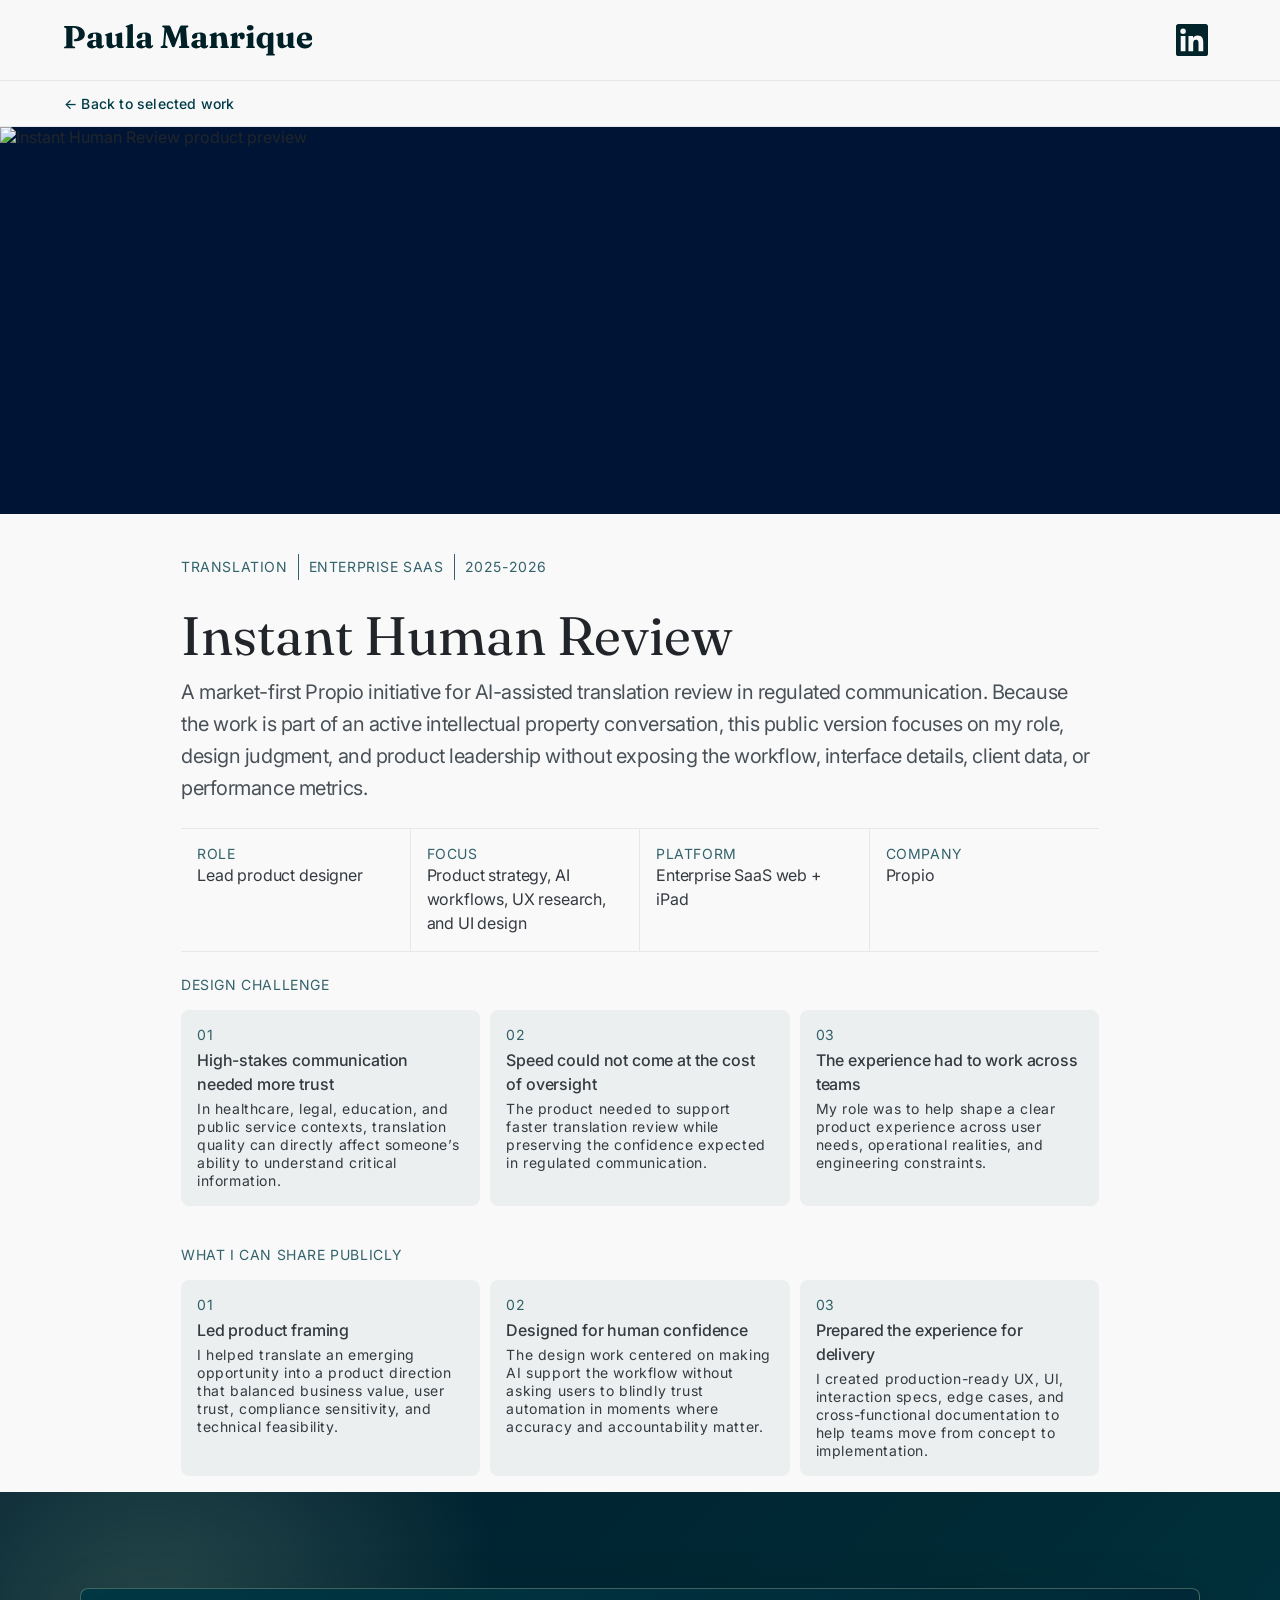
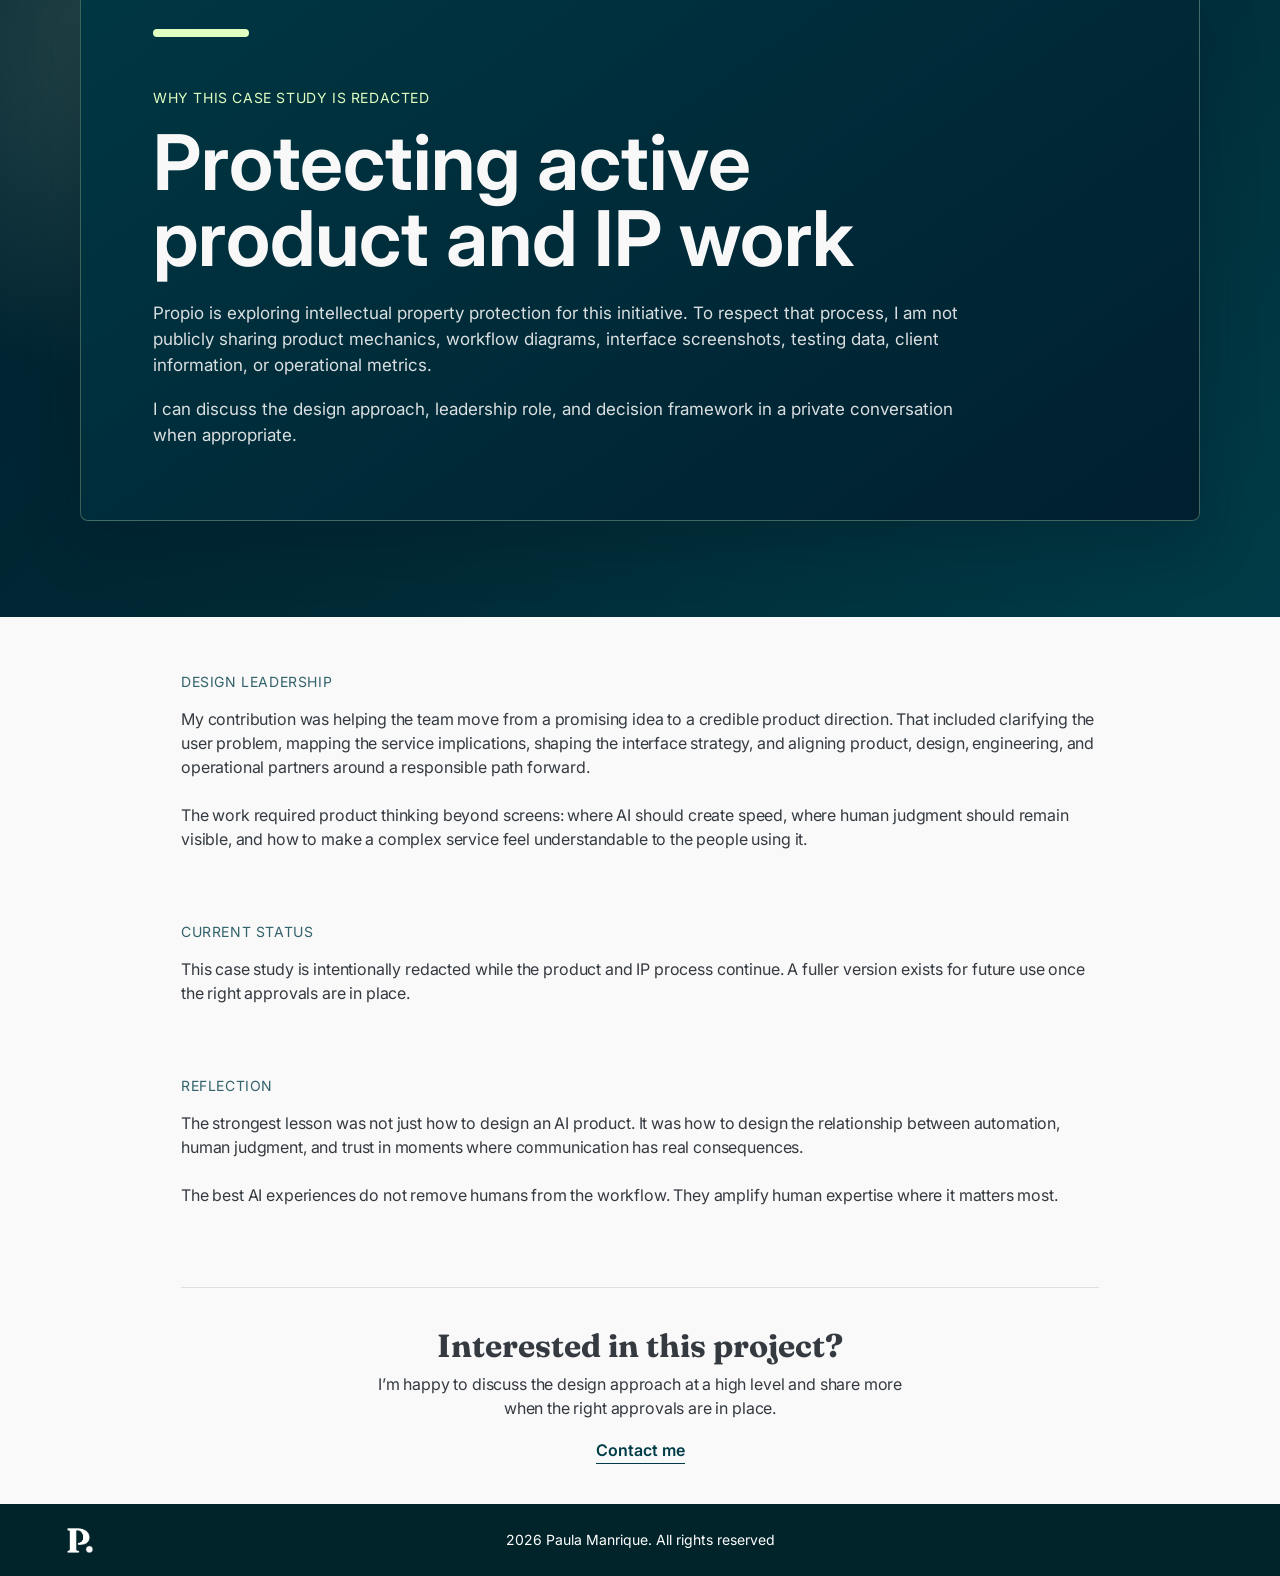
==== commit f6b2f4bd: "Improve portfolio loading speed by optimizing images while maintaining quality (6ab538fb2f2b7b442640" ====
--- a/projects/instant-human-review/index.html
+++ b/projects/instant-human-review/index.html
@@ -36,8 +36,8 @@
       </nav>
 
       <section class="case-hero">
-        <img
-          src="../../assets/projects/ihr-hero.png"
+        <img fetchpriority="high" decoding="async"
+          src="/.netlify/images?url=/assets/projects/ihr-hero.png&w=2200&q=82&fm=webp"
           alt="Instant Human Review product preview"
         />
       </section>
--- a/styles.css
+++ b/styles.css
@@ -439,10 +439,10 @@
 }
 
 .tag-list {
-  flex-wrap: nowrap;
+  flex-wrap: wrap;
   gap: 12px;
   max-width: 100%;
-  overflow-x: auto;
+  overflow-x: visible;
   padding-bottom: 2px;
 }
 
@@ -452,9 +452,12 @@
   border-radius: 4px;
   color: var(--body);
   font-size: 12px;
+  flex: 0 1 auto;
   letter-spacing: -0.1504px;
   line-height: 20px;
+  max-width: 100%;
   padding: 4px 8px;
+  overflow-wrap: anywhere;
   white-space: nowrap;
 }
 
@@ -478,6 +481,94 @@
   font-family: Inter, Arial, sans-serif;
   font-size: 24px;
   line-height: 1;
+}
+
+.more-work {
+  margin-top: 32px;
+}
+
+.more-work summary {
+  align-items: center;
+  border: 1px solid rgba(0, 60, 71, 0.24);
+  border-radius: 999px;
+  color: var(--accent);
+  cursor: pointer;
+  display: flex;
+  font-size: 16px;
+  font-weight: 700;
+  gap: 10px;
+  justify-content: center;
+  line-height: 20px;
+  list-style: none;
+  margin: 0 auto;
+  padding: 14px 22px;
+  width: fit-content;
+  transition:
+    background 180ms ease,
+    border-color 180ms ease,
+    transform 180ms ease;
+}
+
+.more-work summary::-webkit-details-marker {
+  display: none;
+}
+
+.more-work summary::after {
+  content: "+";
+  font-size: 20px;
+  line-height: 1;
+}
+
+.more-work summary:hover,
+.more-work summary:focus-visible {
+  background: rgba(225, 255, 193, 0.72);
+  border-color: var(--accent);
+  outline: none;
+  transform: translateY(-2px);
+}
+
+.more-work[open] summary {
+  display: none;
+}
+
+.more-work-grid {
+  margin-top: 24px;
+}
+
+.show-less-button {
+  align-items: center;
+  background: transparent;
+  border: 1px solid rgba(0, 60, 71, 0.24);
+  border-radius: 999px;
+  color: var(--accent);
+  cursor: pointer;
+  display: flex;
+  font: inherit;
+  font-size: 16px;
+  font-weight: 700;
+  gap: 10px;
+  justify-content: center;
+  line-height: 20px;
+  margin: 24px auto 0;
+  padding: 14px 22px;
+  transition:
+    background 180ms ease,
+    border-color 180ms ease,
+    transform 180ms ease;
+}
+
+.show-less-button::after {
+  content: "-";
+  font-size: 20px;
+  line-height: 1;
+}
+
+.show-less-button:hover,
+.show-less-button:focus-visible {
+  background: rgba(225, 255, 193, 0.72);
+  border-color: var(--accent);
+  outline: none;
+  transform: translateY(-2px);
 }
 
 .project-detail main {
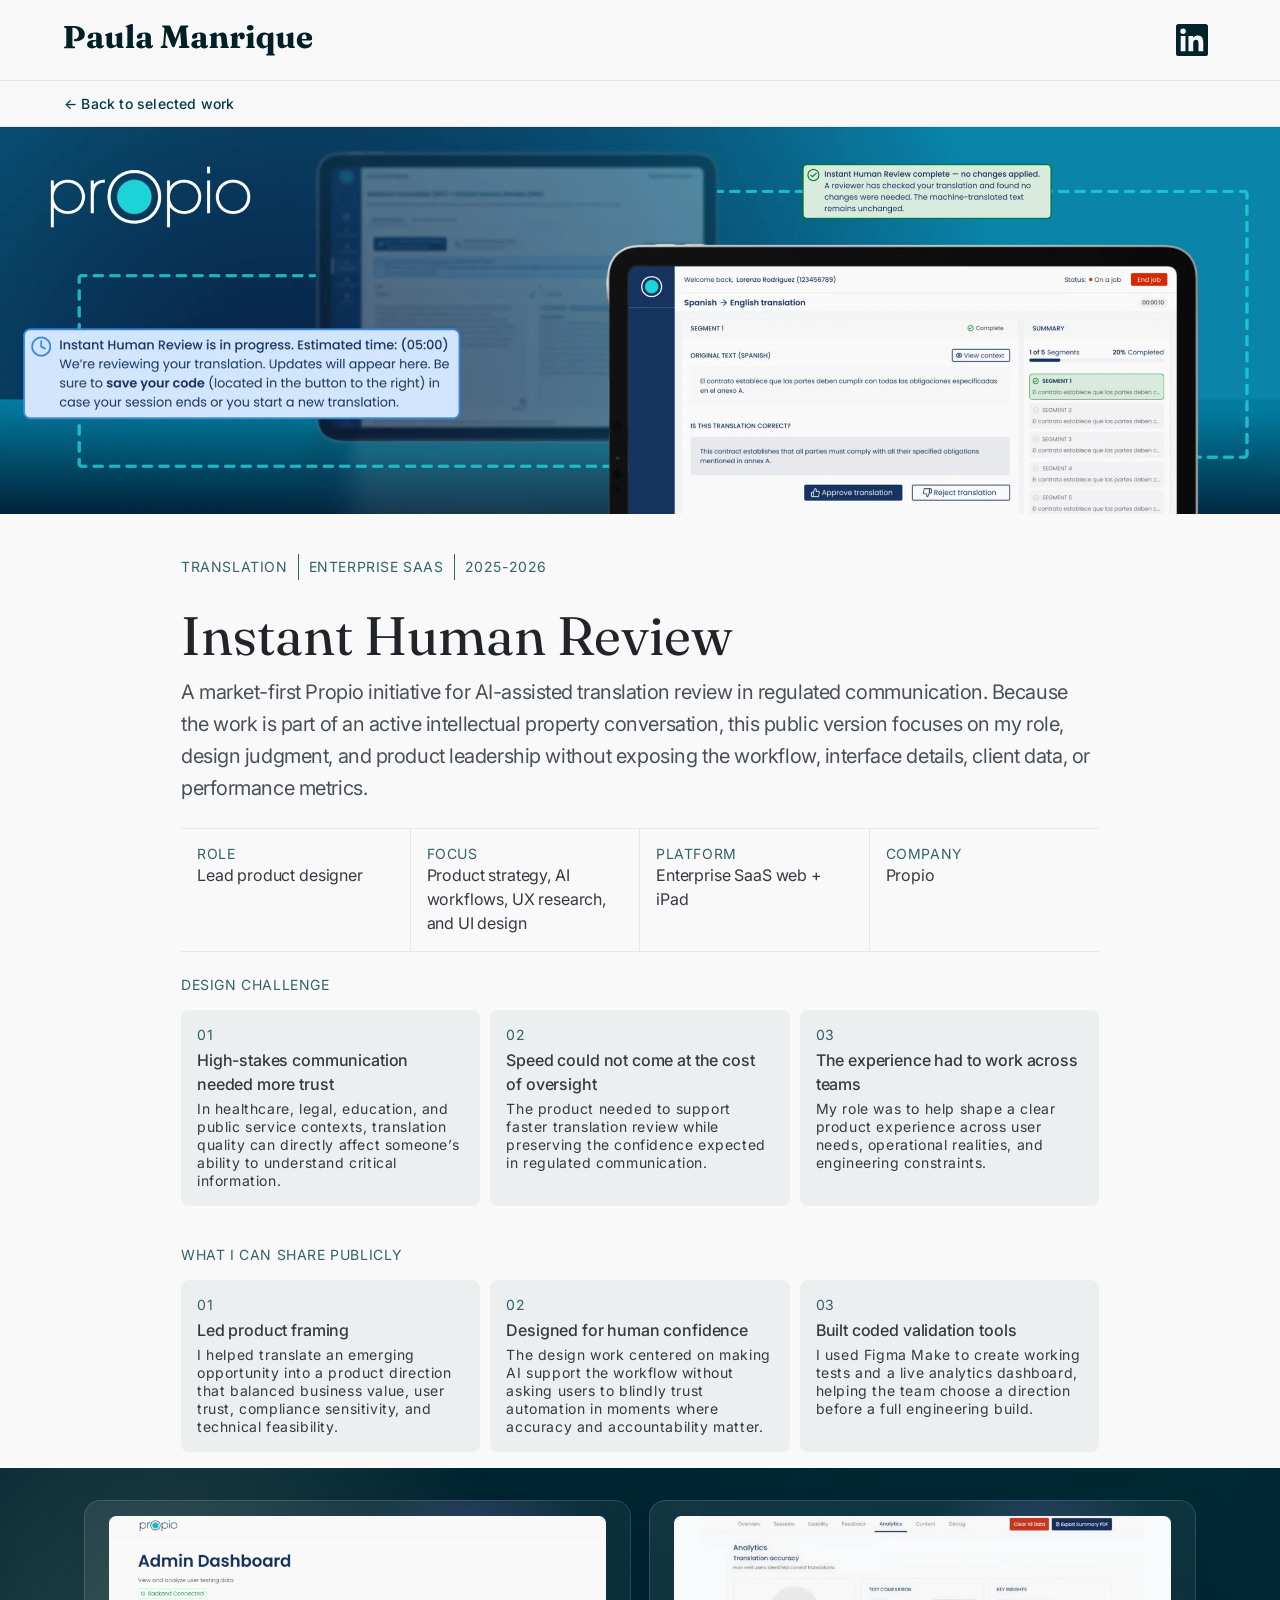
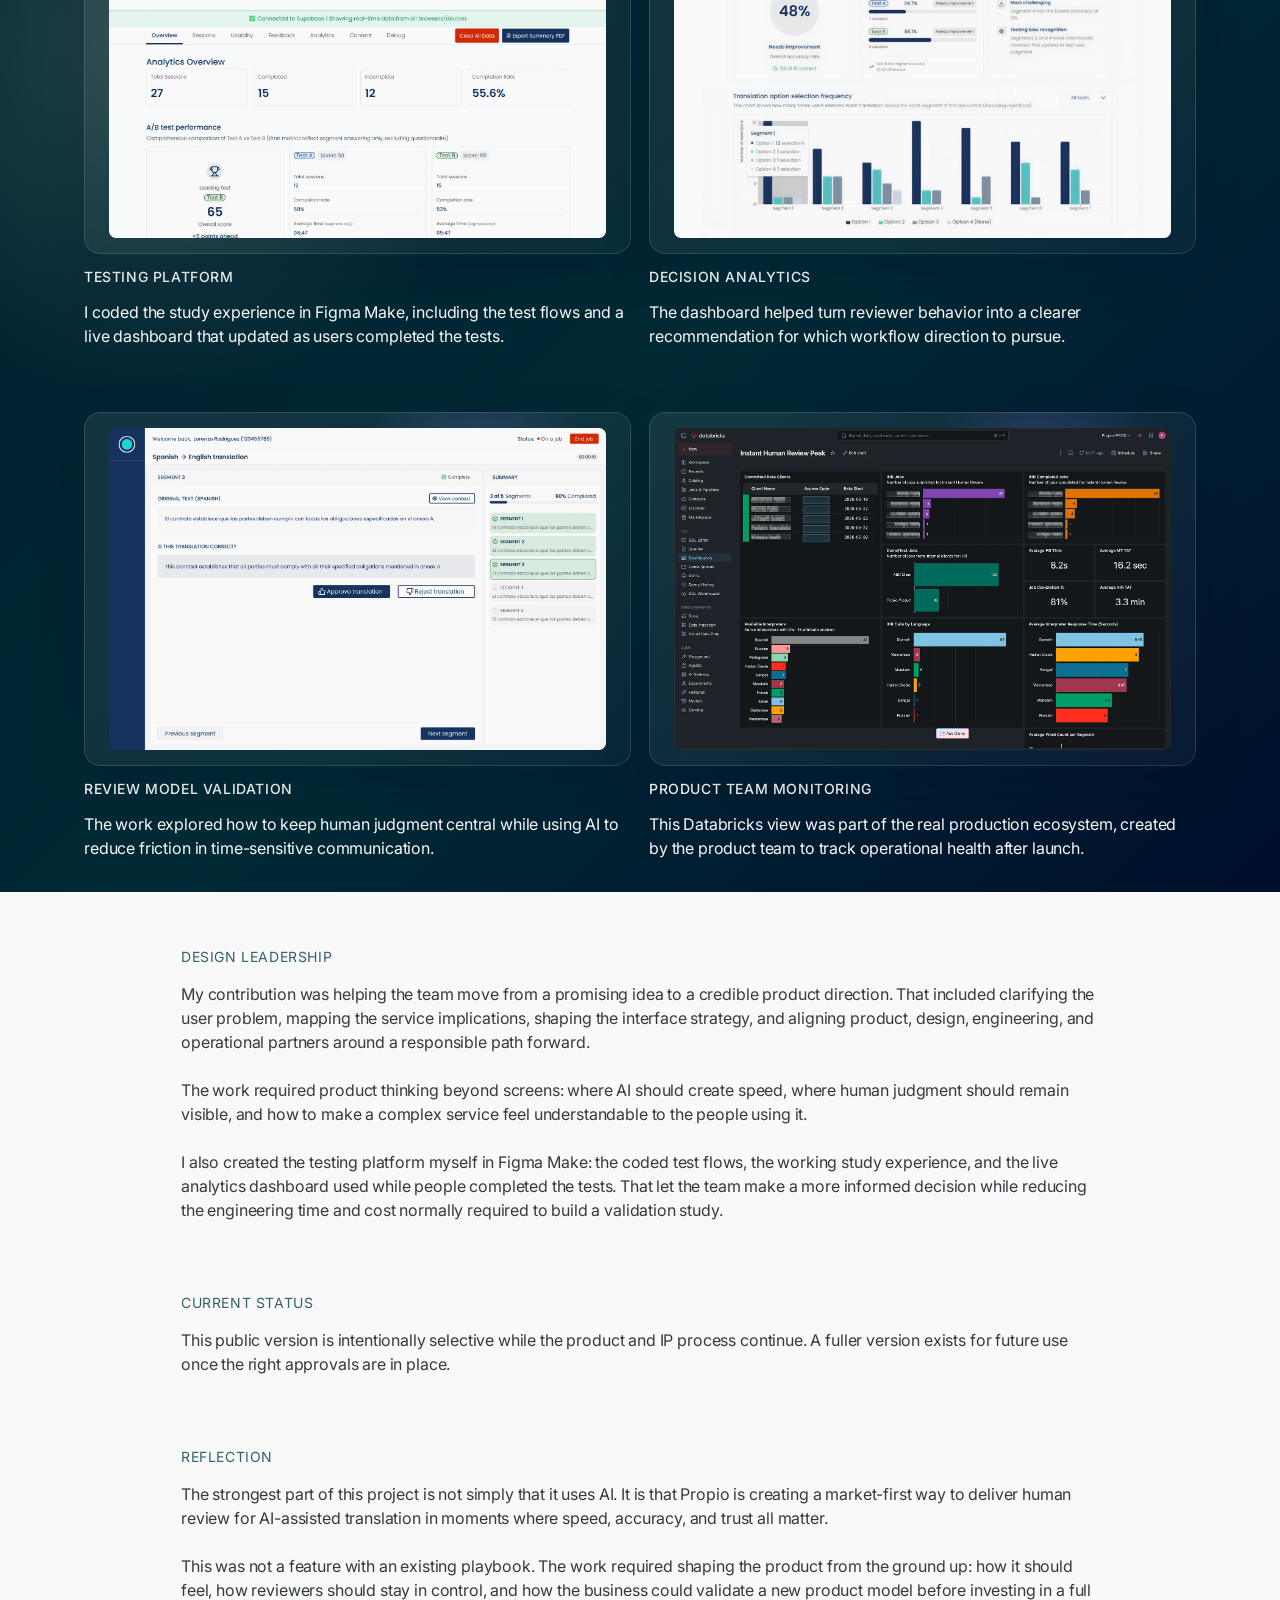
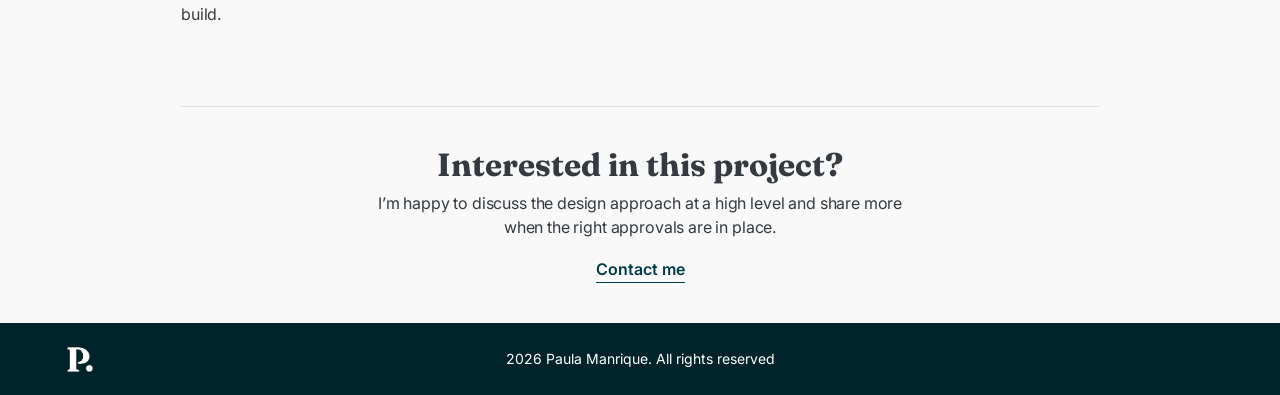
==== commit 9ea55d42: "Update portfolio case studies and optimize assets" ====
--- a/projects/instant-human-review/index.html
+++ b/projects/instant-human-review/index.html
@@ -15,8 +15,7 @@
       rel="stylesheet"
     />
     <link rel="icon" type="image/png" href="../../assets/favicon.png" />
-    <link rel="stylesheet" href="../../styles.css?v=brand-assets-small" />
-    <link rel="stylesheet" href="./redacted-ihr.css" />
+    <link rel="stylesheet" href="../../styles.css?v=web-optimized-assets" />
   </head>
   <body class="project-detail instant-human-review-detail">
     <header class="site-header">
@@ -36,8 +35,8 @@
       </nav>
 
       <section class="case-hero">
-        <img fetchpriority="high" decoding="async"
-          src="/.netlify/images?url=/assets/projects/ihr-hero.png&w=2200&q=82&fm=webp"
+        <img
+          src="../../assets/projects/ihr-hero-2026-web.webp"
           alt="Instant Human Review product preview"
         />
       </section>
@@ -128,31 +127,61 @@
             </article>
             <article>
               <p class="step">03</p>
-              <h2>Prepared the experience for delivery</h2>
-              <p>
-                I created production-ready UX, UI, interaction specs, edge
-                cases, and cross-functional documentation to help teams move
-                from concept to implementation.
-              </p>
-            </article>
-          </div>
-        </section>
-      </section>
-
-      <section class="feature-band confidential-band" aria-label="Instant Human Review confidentiality note">
-        <div class="confidential-note">
-          <p class="case-kicker">Why This Case Study Is Redacted</p>
-          <h2>Protecting active product and IP work</h2>
-          <p>
-            Propio is exploring intellectual property protection for this
-            initiative. To respect that process, I am not publicly sharing
-            product mechanics, workflow diagrams, interface screenshots,
-            testing data, client information, or operational metrics.
-          </p>
-          <p>
-            I can discuss the design approach, leadership role, and decision
-            framework in a private conversation when appropriate.
-          </p>
+              <h2>Built coded validation tools</h2>
+              <p>
+                I used Figma Make to create working tests and a live analytics
+                dashboard, helping the team choose a direction before a full
+                engineering build.
+              </p>
+            </article>
+          </div>
+        </section>
+      </section>
+
+      <section class="feature-band ihr-band" aria-label="Instant Human Review validation highlights">
+        <div class="feature-grid two-up-media">
+          <article class="feature-card tablet-card">
+            <div class="feature-media case-screen-media ihr-screen-media">
+              <img src="../../assets/projects/ihr-feature-admin-dashboard.webp" alt="Instant Human Review testing dashboard showing study activity and product validation views" />
+            </div>
+            <h2>Testing platform</h2>
+            <p>
+              I coded the study experience in Figma Make, including the test
+              flows and a live dashboard that updated as users completed the
+              tests.
+            </p>
+          </article>
+          <article class="feature-card tablet-card">
+            <div class="feature-media case-screen-media ihr-screen-media">
+              <img src="../../assets/projects/ihr-feature-analytics.webp" alt="Instant Human Review analytics dashboard showing comparative review patterns" />
+            </div>
+            <h2>Decision analytics</h2>
+            <p>
+              The dashboard helped turn reviewer behavior into a clearer
+              recommendation for which workflow direction to pursue.
+            </p>
+          </article>
+          <article class="feature-card tablet-card">
+            <div class="feature-media case-screen-media ihr-screen-media">
+              <img src="../../assets/projects/ihr-feature-review-model.webp" alt="Instant Human Review interface concept for validating a translated response" />
+            </div>
+            <h2>Review model validation</h2>
+            <p>
+              The work explored how to keep human judgment central while using
+              AI to reduce friction in time-sensitive communication.
+            </p>
+          </article>
+          <article class="feature-card tablet-card">
+            <div class="feature-media case-screen-media ihr-screen-media">
+              <img src="../../assets/projects/ihr-feature-production-monitoring.webp" alt="Databricks monitoring view used by the product team for Instant Human Review production visibility" />
+            </div>
+            <h2>Product team monitoring</h2>
+            <p>
+              This Databricks view was part of the real production ecosystem,
+              created by the product team to track operational health after
+              launch.
+            </p>
+          </article>
         </div>
       </section>
 
@@ -172,28 +201,37 @@
             to make a complex service feel understandable to the people using
             it.
           </p>
+          <p>
+            I also created the testing platform myself in Figma Make: the coded
+            test flows, the working study experience, and the live analytics
+            dashboard used while people completed the tests. That let the team
+            make a more informed decision while reducing the engineering time
+            and cost normally required to build a validation study.
+          </p>
         </section>
 
         <section class="case-section">
           <p class="case-kicker">Current Status</p>
           <p>
-            This case study is intentionally redacted while the product and IP
-            process continue. A fuller version exists for future use once the
-            right approvals are in place.
+            This public version is intentionally selective while the product
+            and IP process continue. A fuller version exists for future use
+            once the right approvals are in place.
           </p>
         </section>
 
         <section class="case-section">
           <p class="case-kicker">Reflection</p>
           <p>
-            The strongest lesson was not just how to design an AI product. It
-            was how to design the relationship between automation, human
-            judgment, and trust in moments where communication has real
-            consequences.
-          </p>
-          <p>
-            The best AI experiences do not remove humans from the workflow.
-            They amplify human expertise where it matters most.
+            The strongest part of this project is not simply that it uses AI.
+            It is that Propio is creating a market-first way to deliver human
+            review for AI-assisted translation in moments where speed,
+            accuracy, and trust all matter.
+          </p>
+          <p>
+            This was not a feature with an existing playbook. The work required
+            shaping the product from the ground up: how it should feel, how
+            reviewers should stay in control, and how the business could
+            validate a new product model before investing in a full build.
           </p>
         </section>
 
--- a/styles.css
+++ b/styles.css
@@ -11,6 +11,7 @@
   --border: rgba(205, 204, 216, 0.4);
   --tag-bg: rgba(0, 60, 71, 0.05);
   --green: #e1ffc1;
+  --serif: Fraunces, Georgia, serif;
 }
 
 * {
@@ -288,6 +289,38 @@
     linear-gradient(135deg, #00183f 0%, #003c47 55%, #0a102c 100%);
 }
 
+.platform-media {
+  background:
+    radial-gradient(circle at 18% 18%, rgba(225, 255, 193, 0.42), transparent 28%),
+    radial-gradient(circle at 84% 72%, rgba(168, 195, 255, 0.28), transparent 30%),
+    linear-gradient(135deg, #001f2f 0%, #003c47 58%, #000f2c 100%);
+  padding: 0;
+}
+
+.platform-thumbnail {
+  display: grid;
+  gap: 10px;
+  grid-template-columns: repeat(3, minmax(0, 1fr));
+  height: 100%;
+}
+
+.platform-thumbnail span {
+  align-items: center;
+  background: rgba(248, 248, 248, 0.12);
+  border: 1px solid rgba(248, 248, 248, 0.2);
+  border-radius: 10px;
+  color: var(--surface);
+  display: flex;
+  font-size: 13px;
+  font-weight: 700;
+  justify-content: center;
+  letter-spacing: 0.2px;
+  line-height: 18px;
+  min-height: 64px;
+  padding: 10px;
+  text-align: center;
+}
+
 .project-card-link .sticker-collage {
   transition: transform 220ms ease;
 }
@@ -716,6 +749,221 @@
   margin-bottom: 0;
 }
 
+.before-gallery {
+  background: #eef1f2;
+  border: 1px solid rgba(0, 60, 71, 0.1);
+  border-radius: 12px;
+  display: grid;
+  gap: 18px;
+  grid-template-columns: repeat(2, minmax(0, 1fr));
+  margin-top: 24px;
+  padding: 18px;
+}
+
+.before-gallery article {
+  min-width: 0;
+}
+
+.before-gallery figure {
+  align-items: center;
+  background: #f8f8f8;
+  border: 1px solid rgba(0, 60, 71, 0.08);
+  border-radius: 10px;
+  display: flex;
+  justify-content: center;
+  margin: 0 0 12px;
+  overflow: hidden;
+  padding: 10px;
+}
+
+.before-gallery img {
+  border-radius: 8px;
+  display: block;
+  height: auto;
+  object-fit: contain;
+  width: 100%;
+}
+
+.before-gallery h2 {
+  color: var(--text);
+  font-size: 15px;
+  font-weight: 600;
+  letter-spacing: -0.08px;
+  line-height: 20px;
+  margin: 0 0 6px;
+  text-transform: none;
+}
+
+.before-gallery p {
+  color: var(--body);
+  font-size: 14px;
+  letter-spacing: -0.08px;
+  line-height: 21px;
+  margin: 0;
+}
+
+.legacy-audit-section {
+  background: #eef1f2;
+  margin-bottom: 16px;
+  margin-left: calc(50% - 50vw);
+  margin-right: calc(50% - 50vw);
+  margin-top: 16px;
+  padding: 32px 0;
+  width: 100vw;
+}
+
+.legacy-audit-inner {
+  margin: 0 auto;
+  width: min(calc(100% - 32px), 1232px);
+}
+
+.legacy-audit-inner > .case-kicker {
+  margin-bottom: 16px;
+}
+
+.legacy-audit-inner > p:not(.case-kicker) {
+  color: var(--body);
+  font-size: 16px;
+  letter-spacing: -0.1504px;
+  line-height: 24px;
+  margin: 0 0 24px;
+}
+
+.legacy-audit-grid {
+  display: grid;
+  gap: clamp(18px, 2vw, 28px);
+  grid-template-columns: repeat(4, minmax(0, 1fr));
+  margin: 26px 0 0;
+  padding: 0;
+  width: 100%;
+}
+
+.legacy-audit-card {
+  background: transparent;
+  border-radius: 0;
+  display: flex;
+  flex-direction: column;
+  gap: 10px;
+  padding: 0;
+}
+
+.legacy-audit-phone {
+  align-items: center;
+  background: rgba(248, 248, 248, 0.58);
+  border-radius: 16px;
+  display: flex;
+  justify-content: center;
+  margin: 0;
+  min-height: clamp(360px, 31vw, 460px);
+  overflow: hidden;
+  padding: clamp(16px, 2vw, 24px);
+}
+
+.legacy-audit-phone img {
+  border-radius: 8px;
+  box-shadow: 0 10px 24px rgba(0, 15, 44, 0.08);
+  height: auto;
+  max-height: clamp(320px, 28vw, 420px);
+  object-fit: contain;
+  width: auto;
+}
+
+.legacy-audit-card h2 {
+  color: var(--text);
+  font-size: 14px;
+  font-weight: 500;
+  letter-spacing: 0.6px;
+  line-height: 18px;
+  margin: 0;
+  text-transform: uppercase;
+}
+
+.legacy-audit-card p {
+  color: var(--body) !important;
+  font-size: 16px;
+  letter-spacing: -0.1504px;
+  line-height: 24px;
+  margin: 0;
+}
+
+.platform-fragmented-section {
+  background: #eef1f2;
+  border-radius: 16px;
+  margin: 8px auto 40px;
+  max-width: 950px;
+  padding: clamp(24px, 4vw, 40px) 16px;
+  width: calc(100% - 32px);
+}
+
+.platform-fragmented-inner {
+  margin: 0 auto;
+  max-width: 918px;
+}
+
+.platform-fragmented-section .case-kicker {
+  color: rgba(0, 60, 71, 0.8);
+  font-size: 14px;
+  font-weight: 400;
+  letter-spacing: 0.6px;
+  line-height: 18px;
+  margin-bottom: 16px;
+  text-transform: uppercase;
+}
+
+.platform-fragmented-inner > p {
+  color: var(--body);
+  font-size: 16px;
+  letter-spacing: -0.1504px;
+  line-height: 24px;
+  margin: 0 0 24px;
+  max-width: none;
+}
+
+.platform-fragmented-gallery {
+  display: grid;
+  gap: clamp(18px, 3vw, 32px);
+  grid-template-columns: repeat(3, minmax(0, 1fr));
+}
+
+.platform-fragmented-gallery article {
+  min-width: 0;
+}
+
+.platform-fragmented-gallery figure {
+  aspect-ratio: 4 / 3;
+  border: 1px solid rgba(0, 60, 71, 0.16);
+  border-radius: 8px;
+  box-shadow: 0 10px 24px rgba(0, 15, 44, 0.06);
+  margin: 0 0 16px;
+  overflow: hidden;
+}
+
+.platform-fragmented-gallery img {
+  display: block;
+  height: 100%;
+  object-fit: cover;
+  object-position: left top;
+  width: 100%;
+}
+
+.platform-fragmented-gallery h3 {
+  color: var(--text);
+  font-size: 15px;
+  font-weight: 600;
+  letter-spacing: 0.8px;
+  line-height: 20px;
+  margin: 0 0 8px;
+  text-transform: uppercase;
+}
+
+.platform-fragmented-gallery p {
+  color: var(--body);
+  font-size: 16px;
+  letter-spacing: -0.12px;
+  line-height: 24px;
+  margin: 0;
+}
+
 .info-grid,
 .outcomes-grid,
 .feature-grid {
@@ -829,6 +1077,32 @@
 .case-screen-media img {
   border-radius: 12px;
   object-fit: contain;
+}
+
+.ihr-band {
+  background:
+    radial-gradient(circle at 12% 16%, rgba(225, 255, 193, 0.16), transparent 26%),
+    linear-gradient(135deg, #001f2f 0%, #002a35 52%, #000f2c 100%);
+}
+
+.ihr-band .feature-grid {
+  column-gap: 18px;
+  row-gap: clamp(36px, 5vw, 64px);
+}
+
+.ihr-band .feature-card {
+  gap: 14px;
+}
+
+.ihr-screen-media {
+  aspect-ratio: 1629 / 1053;
+  min-height: 0;
+}
+
+.ihr-screen-media img {
+  height: 100%;
+  object-fit: contain;
+  width: 100%;
 }
 
 .phone-media {
@@ -1005,6 +1279,73 @@
   display: block;
 }
 
+.app-store-content {
+  padding-bottom: 16px;
+  padding-top: 16px;
+}
+
+.app-store-section h2 {
+  color: var(--text);
+  font-family: Fraunces, Georgia, serif;
+  font-size: 34px;
+  font-weight: 400;
+  line-height: 38px;
+  margin: 0 0 14px;
+}
+
+.app-store-badge {
+  align-items: center;
+  background: #050505;
+  border-radius: 10px;
+  color: #ffffff;
+  display: inline-flex;
+  gap: 9px;
+  margin-top: 2px;
+  padding: 8px 14px 9px;
+  text-decoration: none;
+  transition:
+    background-color 180ms ease,
+    transform 180ms ease;
+}
+
+.app-store-badge:hover {
+  background: #1b1d1f;
+  transform: translateY(-1px);
+}
+
+.app-store-badge > span:first-child {
+  font-size: 26px;
+  line-height: 1;
+}
+
+.app-store-badge > span:last-child {
+  display: grid;
+  font-size: 19px;
+  font-weight: 650;
+  letter-spacing: -0.2px;
+  line-height: 19px;
+}
+
+.app-store-badge small {
+  font-size: 9px;
+  font-weight: 500;
+  letter-spacing: 0.1px;
+  line-height: 10px;
+}
+
+.app-store-overview {
+  border-radius: 20px;
+  box-shadow: 0 18px 48px rgba(0, 15, 44, 0.12);
+  margin: 24px 0 0;
+  overflow: hidden;
+}
+
+.app-store-overview img {
+  display: block;
+  height: auto;
+  width: 100%;
+}
+
 .promo-video-section {
   border-top: 1px solid rgba(33, 36, 36, 0.12);
   padding-top: 34px;
@@ -1049,6 +1390,11 @@
     radial-gradient(circle at 76% 20%, rgba(142, 113, 255, 0.28), transparent 26%),
     radial-gradient(circle at 18% 78%, rgba(47, 190, 214, 0.16), transparent 28%),
     linear-gradient(145deg, #07072f 0%, #171236 48%, #000f2c 100%);
+}
+
+.pulse-band .feature-grid {
+  column-gap: 18px;
+  row-gap: clamp(36px, 5vw, 64px);
 }
 
 .pulse-band .tablet-media {
@@ -2400,6 +2746,745 @@
   background: var(--surface);
 }
 
+.platform-detail main {
+  background: var(--surface);
+}
+
+.platform-decision-showcase {
+  background:
+    linear-gradient(135deg, #003c47 0%, #002f45 44%, #000f2c 100%);
+  color: var(--surface);
+  display: grid;
+  gap: 24px;
+  padding: clamp(48px, 7vw, 88px) clamp(24px, 5vw, 64px);
+}
+
+.platform-showcase-pill {
+  align-items: center;
+  background: var(--green);
+  border: 1px solid rgba(0, 60, 71, 0.5);
+  border-radius: 999px;
+  color: var(--accent);
+  display: inline-flex;
+  font-size: 15px;
+  font-weight: 650;
+  justify-content: center;
+  letter-spacing: -0.12px;
+  line-height: 20px;
+  margin: 0 0 6px;
+  max-width: 1480px;
+  padding: 9px 18px;
+  width: fit-content;
+  justify-self: start;
+}
+
+.platform-showcase-decision {
+  background: transparent;
+  border-radius: 0;
+  display: grid;
+  gap: clamp(28px, 4vw, 56px);
+  grid-template-columns: minmax(260px, 0.28fr) minmax(0, 1fr);
+  margin: 0 auto;
+  max-width: 1480px;
+  overflow: visible;
+  width: 100%;
+}
+
+.platform-showcase-decision + .platform-showcase-decision {
+  border-top: 1px solid rgba(248, 248, 248, 0.12);
+  padding-top: clamp(40px, 6vw, 72px);
+}
+
+.platform-showcase-decision .decision-copy {
+  align-self: center;
+  padding: 0;
+}
+
+.platform-showcase-decision .step {
+  color: var(--green);
+  margin-bottom: 14px;
+}
+
+.platform-showcase-decision h2,
+.platform-shell-copy h2 {
+  color: var(--surface);
+  font-family: var(--serif);
+  font-size: clamp(26px, 2.35vw, 42px);
+  font-weight: 650;
+  letter-spacing: 0.04em;
+  line-height: 1.08;
+  margin: 0 0 28px;
+  text-transform: uppercase;
+}
+
+.platform-showcase-decision .decision-copy p:not(.step) {
+  color: rgba(248, 248, 248, 0.88);
+  font-size: clamp(16px, 1.1vw, 19px);
+  letter-spacing: -0.2px;
+  line-height: 1.4;
+  margin: 0;
+}
+
+.platform-showcase-decision .artifact-image {
+  background: transparent;
+  border-radius: 0;
+  box-shadow: none;
+  min-height: clamp(280px, 31vw, 520px);
+  padding: 0;
+}
+
+.platform-showcase-decision .artifact-image img {
+  border-radius: 0;
+  max-height: 100%;
+  object-fit: contain;
+}
+
+.platform-system-collage {
+  align-items: stretch;
+  background:
+    radial-gradient(circle at 72% 18%, rgba(154, 130, 255, 0.22), transparent 24%),
+    linear-gradient(145deg, rgba(248, 248, 248, 0.08), rgba(248, 248, 248, 0.03));
+  border-radius: 16px;
+  box-shadow:
+    inset 0 0 0 1px rgba(248, 248, 248, 0.14),
+    0 18px 48px rgba(0, 15, 44, 0.18);
+  display: grid;
+  gap: clamp(16px, 2vw, 28px);
+  grid-template-columns: minmax(0, 0.9fr) minmax(0, 1.34fr) minmax(0, 0.92fr);
+  padding: clamp(16px, 2.4vw, 28px);
+  width: 100%;
+}
+
+.platform-collage-item {
+  align-items: center;
+  display: flex;
+  min-width: 0;
+  position: relative;
+}
+
+.platform-collage-item img {
+  align-self: center;
+  border-radius: 10px;
+  display: block;
+  height: auto;
+  max-height: clamp(260px, 28vw, 500px);
+  object-fit: contain;
+  width: 100%;
+}
+
+.platform-hero {
+  background:
+    radial-gradient(circle at 14% 22%, rgba(225, 255, 193, 0.3), transparent 30%),
+    linear-gradient(135deg, #001f2f 0%, #003c47 56%, #000f2c 100%);
+  color: var(--surface);
+  display: grid;
+  gap: 40px;
+  grid-template-columns: minmax(0, 0.92fr) minmax(360px, 1.08fr);
+  min-height: 560px;
+  padding: 72px 64px;
+}
+
+.platform-hero-copy {
+  align-self: center;
+  max-width: 660px;
+}
+
+.platform-hero .meta span {
+  border-color: rgba(225, 255, 193, 0.66);
+  color: var(--green);
+}
+
+.platform-hero h1 {
+  color: var(--surface);
+  font-family: var(--serif);
+  font-size: clamp(48px, 6vw, 86px);
+  font-weight: 650;
+  letter-spacing: 0;
+  line-height: 0.98;
+  margin: 14px 0 24px;
+}
+
+.platform-hero-copy > p:not(.meta) {
+  color: rgba(248, 248, 248, 0.82);
+  font-size: 19px;
+  line-height: 30px;
+  margin: 0;
+}
+
+.platform-hero-visual {
+  align-self: center;
+  min-height: 360px;
+}
+
+.platform-hero-composition {
+  min-height: 500px;
+  position: relative;
+}
+
+.platform-hero-composition::before {
+  background:
+    radial-gradient(circle, rgba(225, 255, 193, 0.42), transparent 62%);
+  content: "";
+  height: 360px;
+  left: 8%;
+  position: absolute;
+  top: 2%;
+  width: 360px;
+}
+
+.platform-surface {
+  background: rgba(248, 248, 248, 0.96);
+  border: 1px solid rgba(248, 248, 248, 0.38);
+  border-radius: 20px;
+  box-shadow: 0 28px 80px rgba(0, 15, 44, 0.32);
+  overflow: hidden;
+  position: absolute;
+}
+
+.platform-surface-main {
+  bottom: 34px;
+  left: 0;
+  min-height: 360px;
+  width: 74%;
+  z-index: 2;
+}
+
+.platform-surface-side {
+  min-height: 320px;
+  right: 0;
+  top: 22px;
+  transform: rotate(3deg);
+  width: 58%;
+  z-index: 3;
+}
+
+.platform-surface-small {
+  bottom: 0;
+  min-height: 210px;
+  right: 10%;
+  transform: rotate(-2deg);
+  width: 48%;
+  z-index: 4;
+}
+
+.platform-window-bar {
+  align-items: center;
+  background: #eef3f5;
+  border-bottom: 1px solid rgba(0, 60, 71, 0.1);
+  display: flex;
+  gap: 7px;
+  height: 38px;
+  padding: 0 14px;
+}
+
+.platform-window-bar span {
+  background: rgba(0, 60, 71, 0.2);
+  border-radius: 999px;
+  display: block;
+  height: 9px;
+  width: 9px;
+}
+
+.platform-window-body {
+  display: grid;
+  gap: 14px;
+  padding: 22px;
+}
+
+.platform-window-body i {
+  background: rgba(0, 60, 71, 0.1);
+  border-radius: 14px;
+  display: block;
+  min-height: 44px;
+}
+
+.platform-dashboard-layout {
+  grid-template-columns: 0.72fr 1fr;
+}
+
+.platform-dashboard-layout i:first-child {
+  background: #003c47;
+  grid-row: span 4;
+}
+
+.platform-dashboard-layout i:nth-child(2),
+.platform-form-layout i:first-child,
+.platform-token-layout i:first-child {
+  background: rgba(0, 60, 71, 0.18);
+  min-height: 24px;
+}
+
+.platform-dashboard-layout i:nth-child(3),
+.platform-dashboard-layout i:nth-child(4) {
+  min-height: 86px;
+}
+
+.platform-form-layout {
+  grid-template-columns: 1fr;
+}
+
+.platform-form-layout i:nth-child(2) {
+  min-height: 108px;
+}
+
+.platform-token-layout {
+  grid-template-columns: repeat(2, minmax(0, 1fr));
+}
+
+.platform-token-layout i:first-child {
+  grid-column: 1 / -1;
+}
+
+.platform-token-layout i:nth-child(2) {
+  background: #e1ffc1;
+}
+
+.platform-token-layout i:nth-child(3) {
+  background: #003c47;
+}
+
+.platform-token-layout i:nth-child(4) {
+  background: #0b2a66;
+}
+
+.platform-token-layout i:nth-child(5) {
+  background: #cdd6da;
+}
+
+.placeholder-visual {
+  align-items: center;
+  background:
+    radial-gradient(circle at 18% 20%, rgba(225, 255, 193, 0.16), transparent 28%),
+    linear-gradient(145deg, rgba(0, 60, 71, 0.94), rgba(0, 31, 47, 0.96));
+  border: 1px solid rgba(225, 255, 193, 0.22);
+  border-radius: 12px;
+  color: var(--surface);
+  display: flex;
+  flex-direction: column;
+  justify-content: center;
+  min-height: 280px;
+  padding: 32px;
+  text-align: center;
+}
+
+.placeholder-visual p {
+  color: var(--green);
+  font-size: 12px;
+  font-weight: 700;
+  letter-spacing: 1.2px;
+  line-height: 18px;
+  margin: 0 0 10px;
+  text-transform: uppercase;
+}
+
+.placeholder-visual span {
+  color: rgba(248, 248, 248, 0.82);
+  font-size: 16px;
+  line-height: 24px;
+  max-width: 560px;
+}
+
+.wide-placeholder {
+  margin-top: 24px;
+  min-height: 340px;
+}
+
+.platform-image-frame {
+  align-items: center;
+  background:
+    radial-gradient(circle at 14% 18%, rgba(225, 255, 193, 0.14), transparent 26%),
+    linear-gradient(135deg, #001f2f 0%, #003c47 56%, #000f2c 100%);
+  border-radius: 12px;
+  display: flex;
+  justify-content: center;
+  margin: 0;
+  overflow: hidden;
+}
+
+.platform-image-frame img {
+  display: block;
+  height: auto;
+  object-fit: contain;
+  width: 100%;
+}
+
+.wide-platform-image {
+  margin-top: 24px;
+}
+
+.platform-tabbed-artifact {
+  background:
+    radial-gradient(circle at 18% 14%, rgba(225, 255, 193, 0.13), transparent 24%),
+    linear-gradient(135deg, #001f2f 0%, #003c47 56%, #000f2c 100%);
+  min-height: 420px;
+}
+
+.platform-tabbed-artifact .tabbed-panel img {
+  background: #f8f8f8;
+  box-shadow: 0 18px 44px rgba(0, 15, 44, 0.18);
+}
+
+#translation-before-tab:checked ~ .artifact-tabs label[for="translation-before-tab"],
+#translation-after-tab:checked ~ .artifact-tabs label[for="translation-after-tab"],
+#interpreter-before-tab:checked ~ .artifact-tabs label[for="interpreter-before-tab"],
+#interpreter-after-tab:checked ~ .artifact-tabs label[for="interpreter-after-tab"] {
+  background: var(--green);
+  color: var(--accent);
+}
+
+#translation-before-tab:checked ~ .translation-before-panel,
+#translation-after-tab:checked ~ .translation-after-panel,
+#interpreter-before-tab:checked ~ .interpreter-before-panel,
+#interpreter-after-tab:checked ~ .interpreter-after-panel {
+  display: flex;
+}
+
+.role-permission-story {
+  background:
+    radial-gradient(circle at 18% 12%, rgba(225, 255, 193, 0.14), transparent 24%),
+    linear-gradient(135deg, #001f2f 0%, #003c47 56%, #000f2c 100%);
+  border-radius: 16px;
+  display: grid;
+  gap: 24px;
+  grid-template-columns: 1fr;
+  margin-top: 24px;
+  overflow: hidden;
+  padding: clamp(22px, 3vw, 30px);
+}
+
+.role-permission-story .step {
+  color: var(--green);
+}
+
+.role-person-card,
+.role-product-grid article {
+  background:
+    linear-gradient(145deg, rgba(248, 248, 248, 0.1), rgba(248, 248, 248, 0.045));
+  border: 1px solid rgba(248, 248, 248, 0.18);
+  border-radius: 16px;
+  box-shadow: inset 0 1px 0 rgba(248, 248, 248, 0.08);
+  padding: clamp(20px, 3vw, 28px);
+}
+
+.role-person-card {
+  align-items: center;
+  align-self: start;
+  display: grid;
+  gap: 0 clamp(28px, 3.8vw, 48px);
+  grid-template-columns: minmax(300px, 0.42fr) minmax(0, 1fr);
+  justify-content: start;
+  min-width: 0;
+  padding: clamp(16px, 2vw, 22px) clamp(22px, 3.5vw, 36px);
+}
+
+.role-person-card h2 {
+  color: var(--surface);
+  font-family: var(--serif);
+  font-size: clamp(34px, 3.2vw, 46px);
+  grid-column: 1;
+  line-height: 1;
+  margin: 0;
+  padding-right: clamp(28px, 3.8vw, 48px);
+  position: relative;
+  white-space: nowrap;
+}
+
+.role-person-card h2::after {
+  background: rgba(248, 248, 248, 0.16);
+  content: "";
+  height: 100%;
+  position: absolute;
+  right: 0;
+  top: 0;
+  width: 1px;
+}
+
+.role-person-meta {
+  align-self: center;
+  display: grid;
+  gap: 8px;
+  grid-column: 2;
+  justify-self: start;
+}
+
+.role-person-meta .step {
+  margin: 0;
+}
+
+.role-person-meta p:not(.step) {
+  color: rgba(248, 248, 248, 0.86);
+  font-size: 16px;
+  line-height: 24px;
+  margin: 0;
+  max-width: 640px;
+  text-align: left;
+}
+
+.role-access-path {
+  align-self: stretch;
+  display: flex;
+  gap: 24px;
+  min-width: 0;
+}
+
+.role-access-path span {
+  align-items: center;
+  background: rgba(248, 248, 248, 0.095);
+  border: 1px solid rgba(248, 248, 248, 0.2);
+  border-radius: 14px;
+  color: var(--surface);
+  display: flex;
+  flex: 1 1 0;
+  font-size: clamp(12px, 1vw, 14px);
+  font-weight: 650;
+  justify-content: center;
+  letter-spacing: -0.1px;
+  line-height: 18px;
+  min-height: 88px;
+  min-width: 0;
+  padding: 12px 10px;
+  place-items: center;
+  position: relative;
+  text-align: center;
+}
+
+.role-access-path span:not(:last-child)::after {
+  color: var(--green);
+  content: "→";
+  font-size: 18px;
+  line-height: 1;
+  position: absolute;
+  right: -19px;
+  top: 50%;
+  transform: translateY(-50%);
+  z-index: 2;
+}
+
+.role-product-grid {
+  display: grid;
+  gap: 24px;
+  grid-template-columns: repeat(2, minmax(0, 1fr));
+}
+
+.role-product-grid article {
+  padding: clamp(18px, 2.4vw, 24px);
+}
+
+.platform-principle-grid {
+  margin-top: 24px;
+}
+
+.role-product-grid h3 {
+  color: var(--surface);
+  font-size: clamp(20px, 2vw, 26px);
+  line-height: 1.08;
+  margin: 6px 0 12px;
+}
+
+.role-product-grid dl {
+  display: grid;
+  gap: 8px;
+  margin: 0;
+}
+
+.role-product-grid dl div {
+  border-top: 1px solid rgba(248, 248, 248, 0.14);
+  display: grid;
+  gap: 5px;
+  padding-top: 8px;
+}
+
+.role-product-grid dt {
+  color: var(--green);
+  font-size: 12px;
+  font-weight: 700;
+  letter-spacing: 1px;
+  line-height: 16px;
+  text-transform: uppercase;
+}
+
+.role-product-grid dd {
+  color: rgba(248, 248, 248, 0.86);
+  font-size: 15px;
+  line-height: 22px;
+  margin: 0;
+}
+
+.platform-principle-grid article {
+  border: 1px solid rgba(0, 60, 71, 0.1);
+}
+
+.platform-shell-image {
+  background:
+    radial-gradient(circle at 72% 18%, rgba(225, 255, 193, 0.12), transparent 26%),
+    rgba(248, 248, 248, 0.08);
+  border-radius: 16px;
+  padding: 16px;
+}
+
+.platform-shell-image img {
+  border-radius: 10px;
+}
+
+.platform-band {
+  background:
+    radial-gradient(circle at 80% 18%, rgba(225, 255, 193, 0.18), transparent 26%),
+    linear-gradient(145deg, #001f2f, #000f2c);
+}
+
+.platform-metric {
+  background: rgba(248, 248, 248, 0.08);
+  border: 1px solid rgba(248, 248, 248, 0.14);
+  border-radius: 12px;
+  padding: 24px;
+}
+
+.platform-metric h2 {
+  color: var(--green);
+  font-family: var(--serif);
+  font-size: 38px;
+  line-height: 42px;
+  margin: 0 0 10px;
+}
+
+.platform-metric p {
+  color: rgba(248, 248, 248, 0.82);
+  font-size: 15px;
+  line-height: 22px;
+  margin: 0;
+}
+
+.platform-diagram,
+.platform-roadmap,
+.platform-evolution {
+  display: grid;
+  gap: 10px;
+  margin-top: 24px;
+}
+
+.platform-diagram {
+  align-items: stretch;
+  grid-template-columns: minmax(0, 1fr) auto minmax(0, 1fr);
+}
+
+.platform-diagram > strong {
+  align-self: center;
+  color: var(--accent);
+  font-size: 32px;
+}
+
+.platform-diagram > div,
+.platform-roadmap article,
+.platform-evolution article {
+  background: var(--tag-bg);
+  border-radius: 8px;
+  padding: 16px;
+}
+
+.platform-diagram p,
+.platform-roadmap p,
+.platform-evolution p {
+  color: rgba(0, 60, 71, 0.78);
+  font-size: 12px;
+  font-weight: 700;
+  letter-spacing: 1.1px;
+  line-height: 16px;
+  margin: 0 0 10px;
+  text-transform: uppercase;
+}
+
+.platform-diagram h2,
+.platform-roadmap h2,
+.platform-evolution h2 {
+  color: var(--body);
+  font-family: var(--serif);
+  font-size: 26px;
+  line-height: 31px;
+  margin: 0 0 14px;
+}
+
+.platform-diagram span,
+.platform-roadmap span,
+.platform-evolution span {
+  background: #f8f8f8;
+  border: 1px solid rgba(0, 60, 71, 0.1);
+  border-radius: 999px;
+  color: var(--body);
+  display: inline-flex;
+  font-size: 13px;
+  line-height: 18px;
+  margin: 0 6px 8px 0;
+  padding: 7px 10px;
+}
+
+.platform-proof-grid {
+  display: grid;
+  gap: 18px;
+  grid-template-columns: repeat(2, minmax(0, 1fr));
+  margin-top: 24px;
+}
+
+.platform-access-model {
+  background:
+    radial-gradient(circle at 84% 18%, rgba(225, 255, 193, 0.2), transparent 24%),
+    linear-gradient(145deg, #003c47, #001f2f);
+  border-radius: 12px;
+  display: grid;
+  gap: 10px;
+  grid-template-columns: repeat(5, minmax(0, 1fr));
+  margin: 24px 0 12px;
+  padding: 18px;
+}
+
+.platform-access-model span {
+  align-items: center;
+  background: rgba(248, 248, 248, 0.1);
+  border: 1px solid rgba(248, 248, 248, 0.16);
+  border-radius: 10px;
+  color: var(--surface);
+  display: flex;
+  font-size: 13px;
+  font-weight: 700;
+  justify-content: center;
+  line-height: 18px;
+  min-height: 72px;
+  padding: 10px;
+  text-align: center;
+}
+
+.platform-roadmap {
+  grid-template-columns: repeat(3, minmax(0, 1fr));
+}
+
+.platform-shell-band {
+  align-items: center;
+  background:
+    radial-gradient(circle at 16% 16%, rgba(225, 255, 193, 0.18), transparent 24%),
+    linear-gradient(135deg, #001f2f, #000f2c);
+  display: grid;
+  gap: 32px;
+  grid-template-columns: minmax(0, 0.78fr) minmax(0, 1.22fr);
+}
+
+.platform-shell-copy {
+  max-width: 560px;
+}
+
+.platform-shell-copy p:not(.feature-kicker) {
+  color: rgba(248, 248, 248, 0.8);
+  font-size: 17px;
+  line-height: 27px;
+  margin: 0;
+}
+
+.platform-shell-placeholder {
+  min-height: 420px;
+}
+
+.platform-evolution {
+  grid-template-columns: repeat(2, minmax(0, 1fr));
+}
+
 .helix-tabbed-artifact {
   min-height: 300px;
 }
@@ -2496,6 +3581,18 @@
     grid-template-columns: 1fr;
   }
 
+  .before-gallery {
+    grid-template-columns: 1fr;
+  }
+
+  .platform-fragmented-gallery {
+    grid-template-columns: 1fr;
+  }
+
+  .legacy-audit-grid {
+    grid-template-columns: repeat(2, minmax(0, 1fr));
+  }
+
   .four-up,
   .two-up-media {
     grid-template-columns: repeat(2, minmax(0, 1fr));
@@ -2541,6 +3638,87 @@
 
   .phone-front {
     right: 18%;
+  }
+
+  .platform-hero,
+  .platform-shell-band {
+    grid-template-columns: 1fr;
+    padding: 56px 32px;
+  }
+
+  .platform-showcase-decision {
+    grid-template-columns: 1fr;
+  }
+
+  .platform-showcase-decision .decision-copy {
+    max-width: 720px;
+  }
+
+  .platform-hero {
+    min-height: auto;
+  }
+
+  .platform-hero-visual,
+  .platform-shell-placeholder {
+    min-height: 320px;
+  }
+
+  .platform-hero-composition {
+    min-height: 420px;
+  }
+
+  .platform-surface-main {
+    min-height: 300px;
+    width: 76%;
+  }
+
+  .platform-surface-side {
+    min-height: 270px;
+    width: 56%;
+  }
+
+  .platform-surface-small {
+    min-height: 180px;
+    width: 46%;
+  }
+
+  .platform-access-model {
+    grid-template-columns: repeat(2, minmax(0, 1fr));
+  }
+
+  .platform-roadmap {
+    grid-template-columns: 1fr;
+  }
+
+  .platform-proof-grid,
+  .role-product-grid {
+    grid-template-columns: 1fr;
+  }
+
+  .role-permission-story {
+    grid-template-columns: 1fr;
+  }
+
+  .role-person-card {
+    grid-template-columns: 1fr;
+  }
+
+  .role-person-card h2,
+  .role-person-meta {
+    grid-column: 1;
+  }
+
+  .role-person-card h2 {
+    padding-right: 0;
+  }
+
+  .role-person-card h2::after {
+    display: none;
+  }
+
+  .role-access-path {
+    display: grid;
+    grid-template-columns: repeat(5, minmax(0, 1fr));
   }
 }
 
@@ -2604,6 +3782,154 @@
 
   .work-section {
     padding: 28px 24px;
+  }
+
+  .platform-thumbnail {
+    grid-template-columns: repeat(2, minmax(0, 1fr));
+  }
+
+  .platform-thumbnail span {
+    min-height: 54px;
+  }
+
+  .platform-hero {
+    padding: 44px 24px 52px;
+  }
+
+  .platform-hero h1 {
+    font-size: 44px;
+    line-height: 48px;
+  }
+
+  .platform-hero-copy > p:not(.meta) {
+    font-size: 16px;
+    line-height: 26px;
+  }
+
+  .placeholder-visual {
+    min-height: 240px;
+    padding: 24px;
+  }
+
+  .wide-placeholder,
+  .platform-hero-visual,
+  .platform-shell-placeholder {
+    min-height: 260px;
+  }
+
+  .platform-hero-composition {
+    min-height: 340px;
+  }
+
+  .platform-hero-composition::before {
+    height: 240px;
+    width: 240px;
+  }
+
+  .platform-surface {
+    border-radius: 14px;
+  }
+
+  .platform-surface-main {
+    bottom: 28px;
+    min-height: 230px;
+    width: 82%;
+  }
+
+  .platform-surface-side {
+    min-height: 210px;
+    top: 16px;
+    width: 62%;
+  }
+
+  .platform-surface-small {
+    min-height: 140px;
+    right: 8%;
+    width: 56%;
+  }
+
+  .platform-window-bar {
+    height: 30px;
+    padding: 0 10px;
+  }
+
+  .platform-window-body {
+    gap: 10px;
+    padding: 14px;
+  }
+
+  .platform-window-body i {
+    border-radius: 10px;
+    min-height: 32px;
+  }
+
+  .platform-diagram,
+  .platform-evolution {
+    grid-template-columns: 1fr;
+  }
+
+  .platform-diagram > strong {
+    justify-self: center;
+    transform: rotate(90deg);
+  }
+
+  .platform-access-model {
+    grid-template-columns: 1fr;
+  }
+
+  .role-permission-story {
+    padding: 22px;
+  }
+
+  .role-access-path {
+    display: grid;
+    grid-template-columns: 1fr;
+    gap: 26px;
+  }
+
+  .role-access-path span:not(:last-child)::after {
+    bottom: -16px;
+    left: 50%;
+    right: auto;
+    top: auto;
+    transform: translateX(-50%) rotate(90deg);
+  }
+
+  .platform-decision-showcase {
+    padding: 40px 24px;
+  }
+
+  .platform-showcase-decision {
+    gap: 22px;
+  }
+
+  .platform-showcase-decision + .platform-showcase-decision {
+    padding-top: 40px;
+  }
+
+  .platform-showcase-decision h2,
+  .platform-shell-copy h2 {
+    font-size: 26px;
+    margin-bottom: 18px;
+  }
+
+  .platform-showcase-decision .decision-copy p:not(.step) {
+    font-size: 16px;
+    line-height: 24px;
+  }
+
+  .platform-showcase-decision .artifact-image {
+    min-height: 220px;
+    padding: 0;
+  }
+
+  .platform-system-collage {
+    gap: 14px;
+    grid-template-columns: 1fr;
+  }
+
+  .platform-shell-band {
+    padding: 36px 24px;
   }
 
   .stickerswap-hero {
@@ -2690,9 +4016,14 @@
   .outcomes-grid,
   .challenge-grid,
   .improvement-grid,
+  .legacy-audit-grid,
   .four-up,
   .two-up-media {
     grid-template-columns: 1fr;
+  }
+
+  .legacy-audit-phone {
+    min-height: 360px;
   }
 
   .decision-card {
